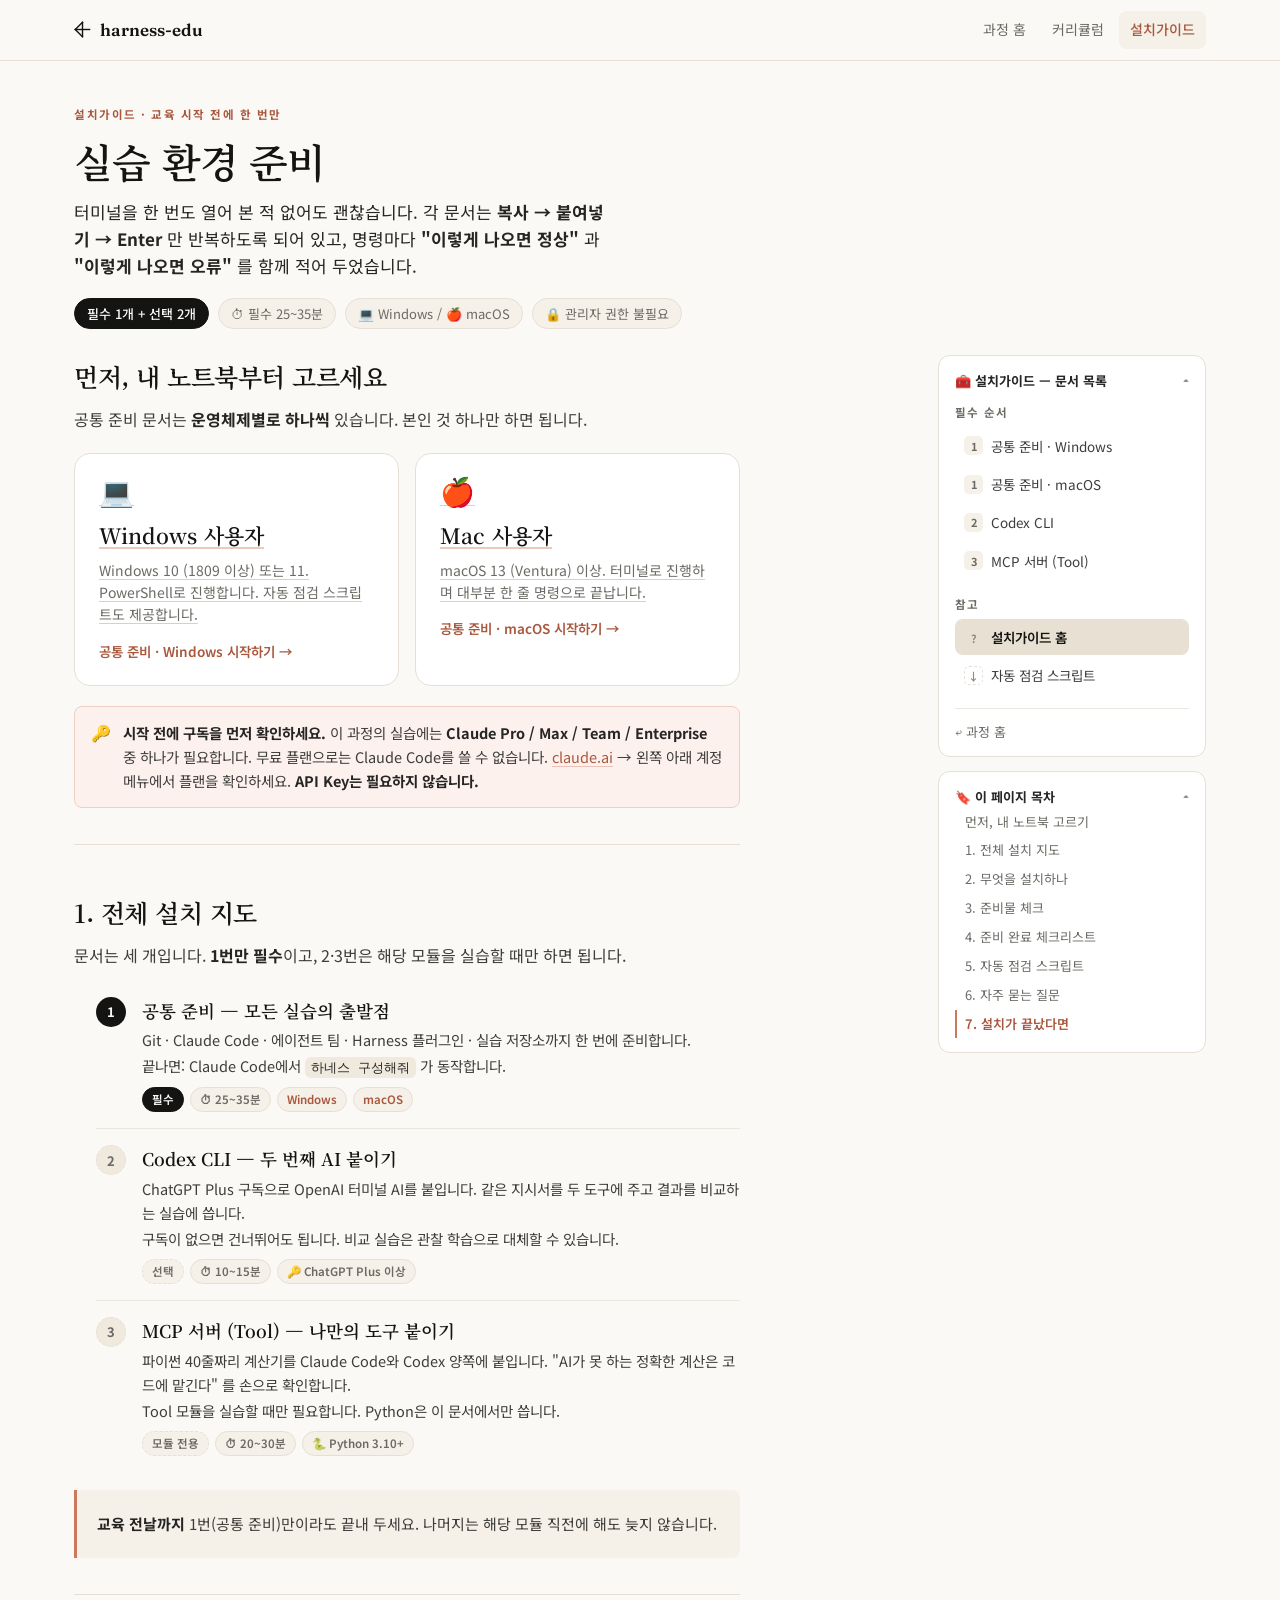
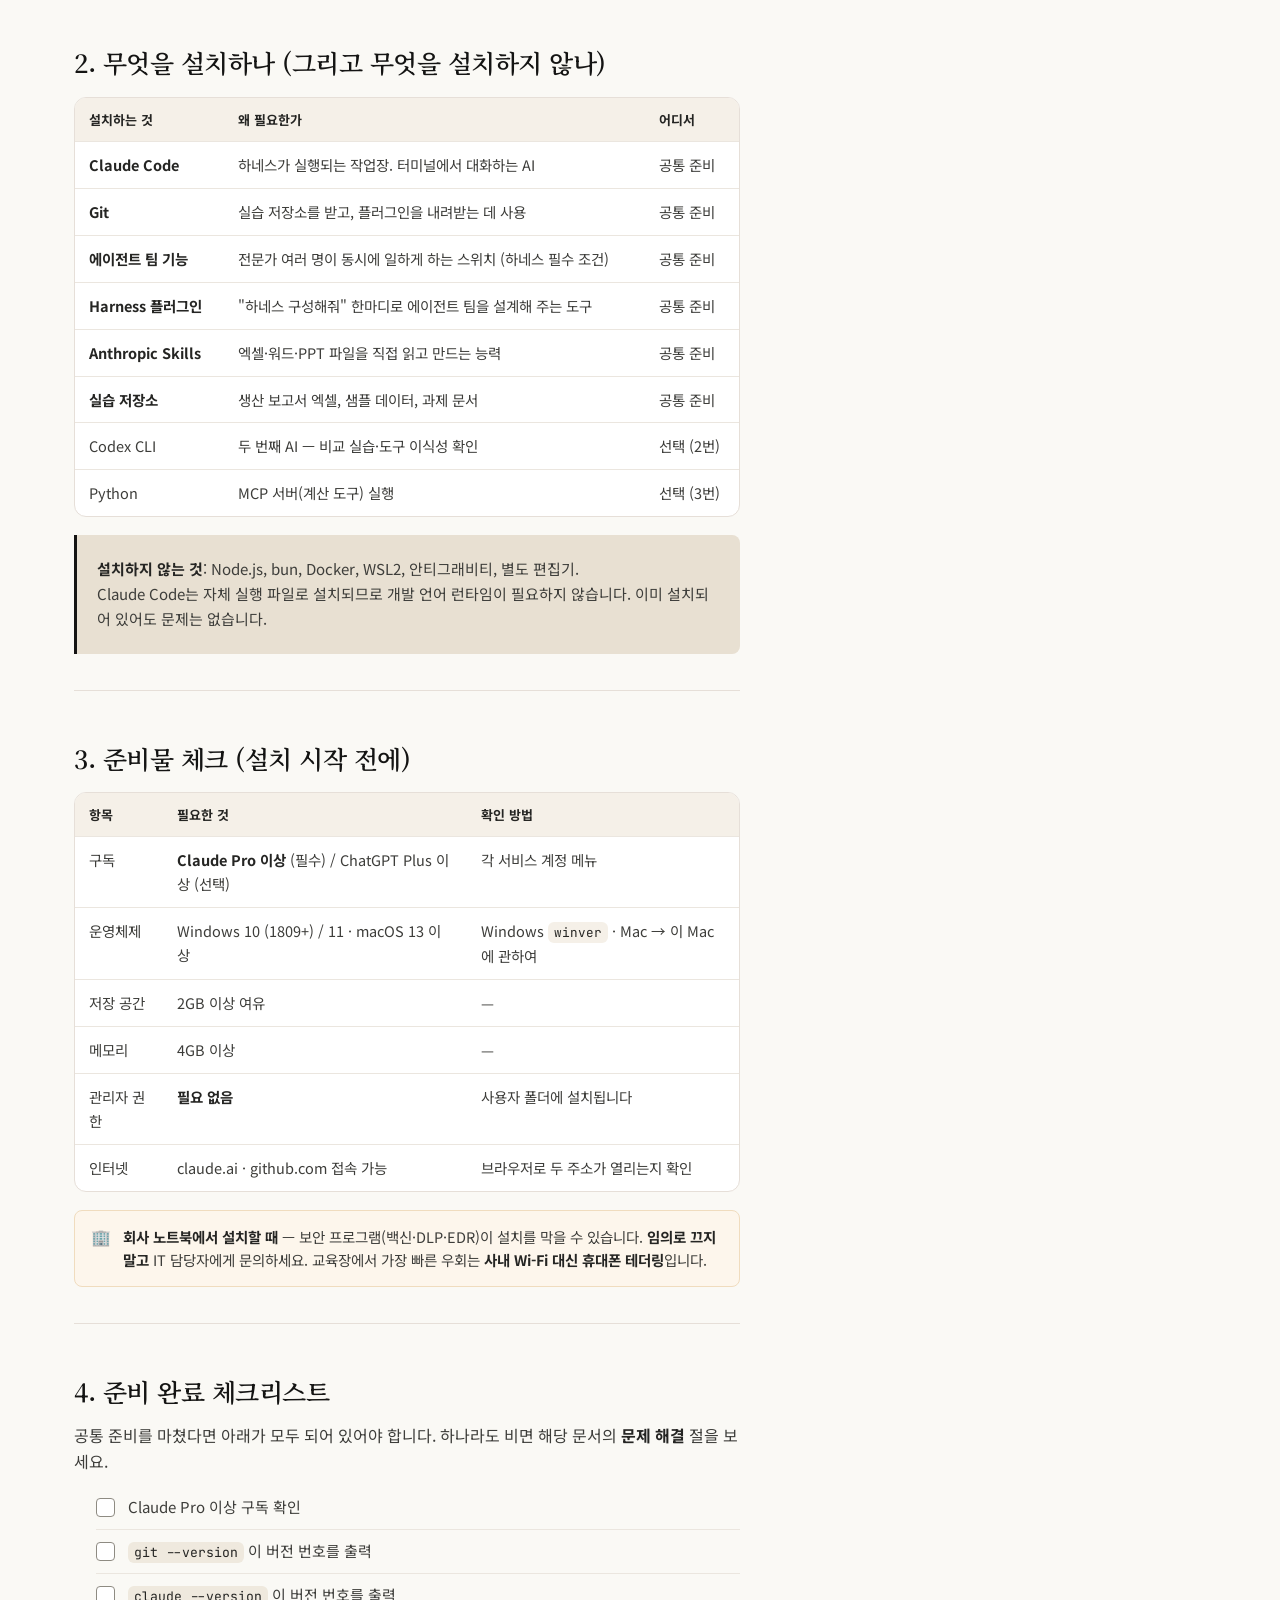
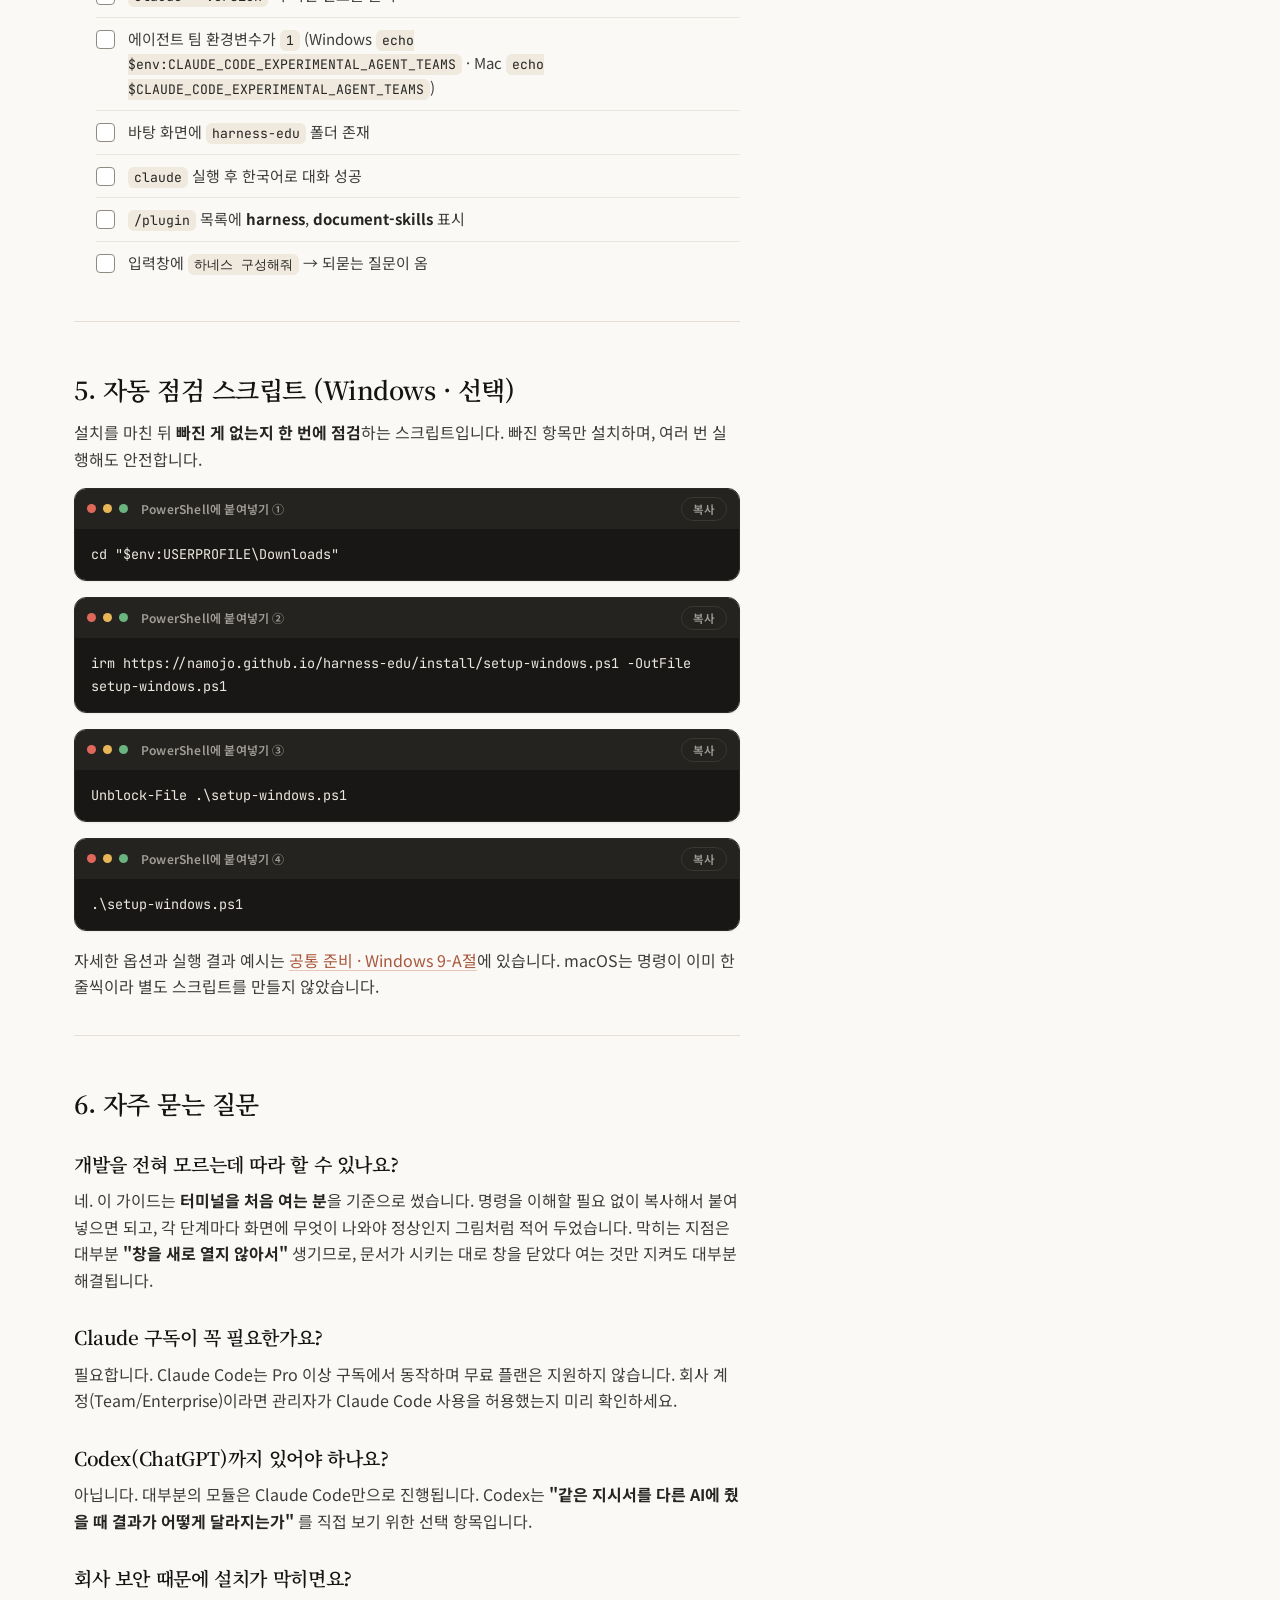
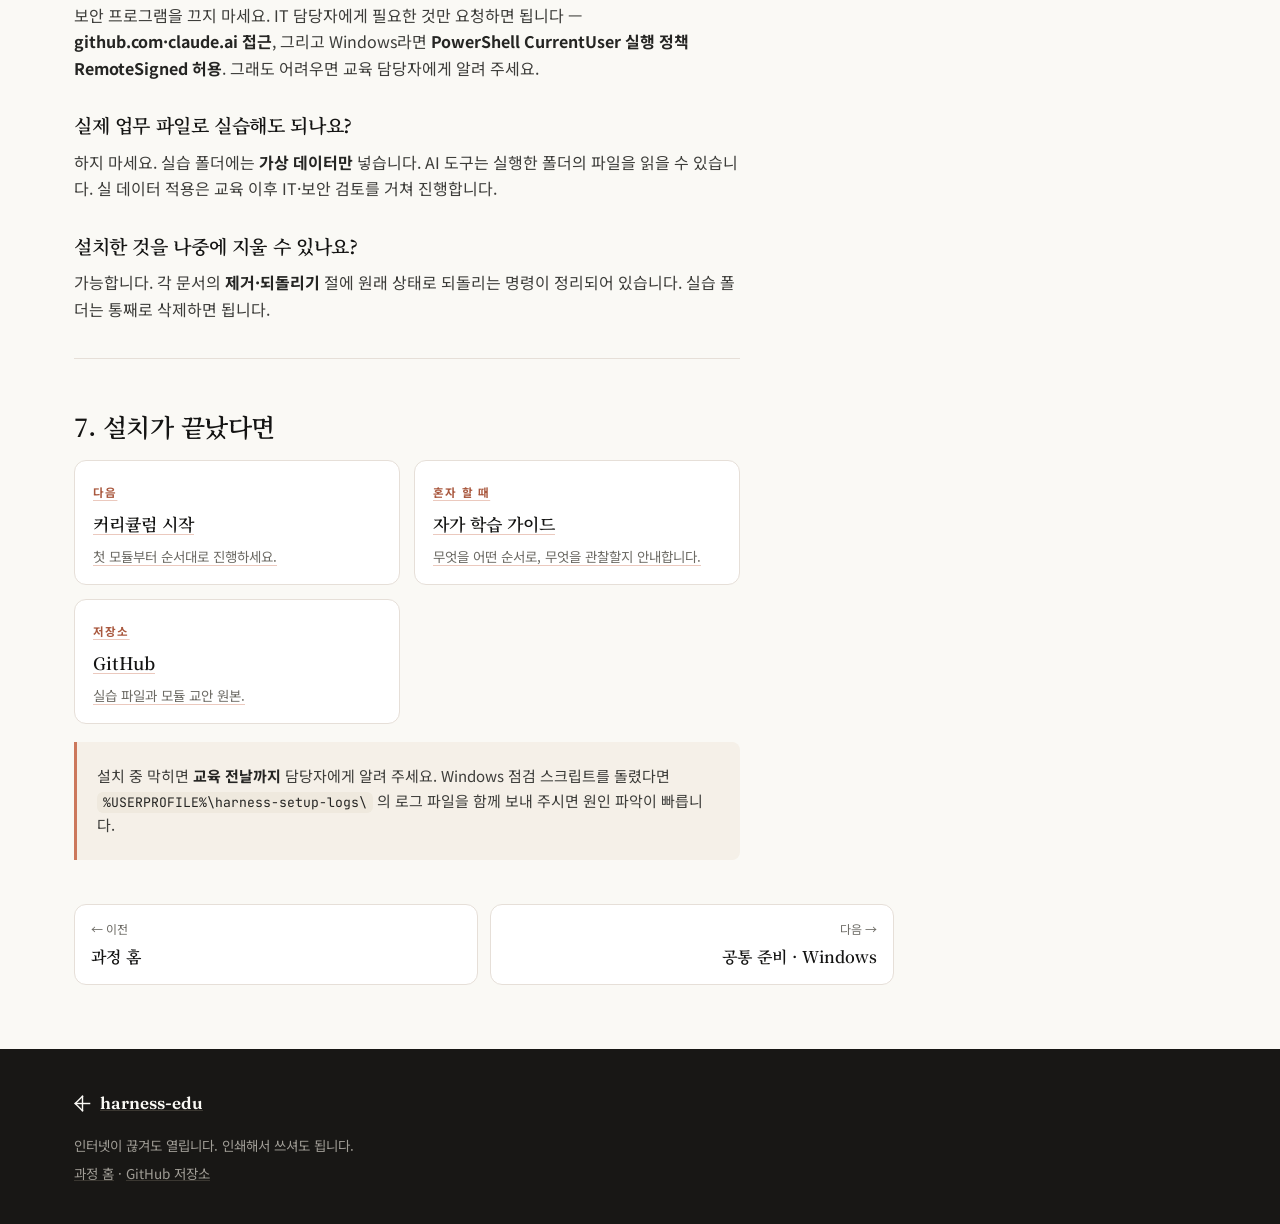
==== docs/install/index.html @ 48fcc291 "교육 사이트 개편: 설치가이드 + 7차시 커리큘럼 비전공자(광고·마케팅 실무자) 대상 교육 사이트를 새로 구성했다. 문서 구조는 law-edu의 설치문서 골격을, 색·서체는 기존 " ====
<!doctype html>
<html lang="ko">
<head>
<meta charset="utf-8">
<meta name="viewport" content="width=device-width, initial-scale=1">
<title>설치가이드 — 실습 환경 준비 · harness-edu</title>
<meta name="description" content="harness-edu 실습 환경 설치가이드 모음. 터미널을 처음 열어 보는 분도 순서대로 따라 하면 30분 안에 준비가 끝납니다.">
<link rel="icon" href="data:image/svg+xml,%3Csvg xmlns='http://www.w3.org/2000/svg' viewBox='0 0 24 24'%3E%3Crect width='24' height='24' fill='%23faf9f5'/%3E%3Cg fill='%23141413'%3E%3Crect x='11' y='1' width='2' height='22'/%3E%3Crect x='1' y='11' width='22' height='2'/%3E%3Crect x='3.8' y='3.8' width='2' height='16.4' transform='rotate(45 12 12)'/%3E%3Crect x='3.8' y='3.8' width='2' height='16.4' transform='rotate(-45 12 12)'/%3E%3C/g%3E%3C/svg%3E">
<link rel="preconnect" href="https://fonts.googleapis.com">
<link rel="preconnect" href="https://fonts.gstatic.com" crossorigin>
<link href="https://fonts.googleapis.com/css2?family=Fraunces:opsz,wght@9..144,400;9..144,600&family=Noto+Sans+KR:wght@400;500;700&family=Noto+Serif+KR:wght@500;600&family=JetBrains+Mono:wght@400;500&display=swap" rel="stylesheet">
<link rel="stylesheet" href="../assets/site.css">
</head>
<body data-page="install-home">
<a class="skip-link" href="#main">본문으로 건너뛰기</a>

<header class="topnav"><div class="wrap">
  <a class="brand" href="../index.html">
    <span class="spike" aria-hidden="true"><svg viewBox="0 0 24 24"><g fill="#141413"><rect x="11" y="1" width="2" height="22"/><rect x="1" y="11" width="22" height="2"/><rect x="3.8" y="3.8" width="2" height="16.4" transform="rotate(45 12 12)"/><rect x="3.8" y="3.8" width="2" height="16.4" transform="rotate(-45 12 12)"/></g></svg></span>
    <span class="brand-full">harness-edu</span>
  </a>
  <nav aria-label="주요 메뉴">
    <a href="../index.html">과정 홈</a>
    <a href="../index.html#curriculum">커리큘럼</a>
    <a href="index.html" aria-current="page">설치가이드</a>
  </nav>
</div></header>

<div class="wrap page-head">
  <div class="eyebrow">설치가이드 · 교육 시작 전에 한 번만</div>
  <h1>실습 환경 준비</h1>
  <p class="sub">터미널을 한 번도 열어 본 적 없어도 괜찮습니다. 각 문서는 <strong>복사 → 붙여넣기 → Enter</strong> 만 반복하도록 되어 있고, 명령마다 <strong>&quot;이렇게 나오면 정상&quot;</strong> 과 <strong>&quot;이렇게 나오면 오류&quot;</strong> 를 함께 적어 두었습니다.</p>
  <div class="meta">
    <span class="badge">필수 1개 + 선택 2개</span>
    <span>⏱ 필수 25~35분</span>
    <span>💻 Windows / 🍎 macOS</span>
    <span>🔒 관리자 권한 불필요</span>
  </div>
</div>

<div class="wrap layout">
  <main id="main" class="main-col">
    <article class="prose">

<h2 id="0-먼저-내-노트북-고르기">먼저, 내 노트북부터 고르세요</h2>

<p>공통 준비 문서는 <strong>운영체제별로 하나씩</strong> 있습니다. 본인 것 하나만 하면 됩니다.</p>

<div class="os-grid">
  <a class="os-card" href="setup-windows.html">
    <span class="os-icon" aria-hidden="true">💻</span>
    <strong>Windows 사용자</strong>
    <p>Windows 10 (1809 이상) 또는 11. PowerShell로 진행합니다. 자동 점검 스크립트도 제공합니다.</p>
    <span class="go">공통 준비 · Windows 시작하기 →</span>
  </a>
  <a class="os-card" href="setup-mac.html">
    <span class="os-icon" aria-hidden="true">🍎</span>
    <strong>Mac 사용자</strong>
    <p>macOS 13 (Ventura) 이상. 터미널로 진행하며 대부분 한 줄 명령으로 끝납니다.</p>
    <span class="go">공통 준비 · macOS 시작하기 →</span>
  </a>
</div>

<section class="callout callout-stop"><span class="callout-icon" aria-hidden="true">🔑</span><div class="callout-body">
<p><strong>시작 전에 구독을 먼저 확인하세요.</strong> 이 과정의 실습에는 <strong>Claude Pro / Max / Team / Enterprise</strong> 중 하나가 필요합니다. 무료 플랜으로는 Claude Code를 쓸 수 없습니다. <a href="https://claude.ai" target="_blank" rel="noopener">claude.ai</a> → 왼쪽 아래 계정 메뉴에서 플랜을 확인하세요. <strong>API Key는 필요하지 않습니다.</strong></p>
</div></section>

<hr>

<h2 id="1-전체-설치-지도">1. 전체 설치 지도</h2>

<p>문서는 세 개입니다. <strong>1번만 필수</strong>이고, 2·3번은 해당 모듈을 실습할 때만 하면 됩니다.</p>

<ul class="flow">
  <li>
    <span class="num">1</span>
    <div class="body">
      <strong><a href="setup-windows.html">공통 준비</a> — 모든 실습의 출발점</strong>
      <p>Git · Claude Code · 에이전트 팀 · Harness 플러그인 · 실습 저장소까지 한 번에 준비합니다.</p>
      <p class="muted">끝나면: Claude Code에서 <code>하네스 구성해줘</code> 가 동작합니다.</p>
      <div class="tags"><span class="tag req">필수</span><span class="tag">⏱ 25~35분</span><span class="tag"><a href="setup-windows.html">Windows</a></span><span class="tag"><a href="setup-mac.html">macOS</a></span></div>
    </div>
  </li>
  <li>
    <span class="num opt">2</span>
    <div class="body">
      <strong><a href="codex.html">Codex CLI</a> — 두 번째 AI 붙이기</strong>
      <p>ChatGPT Plus 구독으로 OpenAI 터미널 AI를 붙입니다. 같은 지시서를 두 도구에 주고 결과를 비교하는 실습에 씁니다.</p>
      <p class="muted">구독이 없으면 건너뛰어도 됩니다. 비교 실습은 관찰 학습으로 대체할 수 있습니다.</p>
      <div class="tags"><span class="tag opt">선택</span><span class="tag">⏱ 10~15분</span><span class="tag">🔑 ChatGPT Plus 이상</span></div>
    </div>
  </li>
  <li>
    <span class="num opt">3</span>
    <div class="body">
      <strong><a href="mcp-server.html">MCP 서버 (Tool)</a> — 나만의 도구 붙이기</strong>
      <p>파이썬 40줄짜리 계산기를 Claude Code와 Codex 양쪽에 붙입니다. &quot;AI가 못 하는 정확한 계산은 코드에 맡긴다&quot; 를 손으로 확인합니다.</p>
      <p class="muted">Tool 모듈을 실습할 때만 필요합니다. Python은 이 문서에서만 씁니다.</p>
      <div class="tags"><span class="tag opt">모듈 전용</span><span class="tag">⏱ 20~30분</span><span class="tag">🐍 Python 3.10+</span></div>
    </div>
  </li>
</ul>

<blockquote>
  <p><strong>교육 전날까지</strong> 1번(공통 준비)만이라도 끝내 두세요. 나머지는 해당 모듈 직전에 해도 늦지 않습니다.</p>
</blockquote>

<hr>

<h2 id="2-무엇을-설치하나">2. 무엇을 설치하나 (그리고 무엇을 설치하지 않나)</h2>

<div class="table-wrap"><table>
<thead><tr><th>설치하는 것</th><th>왜 필요한가</th><th>어디서</th></tr></thead>
<tbody>
<tr><td><strong>Claude Code</strong></td><td>하네스가 실행되는 작업장. 터미널에서 대화하는 AI</td><td>공통 준비</td></tr>
<tr><td><strong>Git</strong></td><td>실습 저장소를 받고, 플러그인을 내려받는 데 사용</td><td>공통 준비</td></tr>
<tr><td><strong>에이전트 팀 기능</strong></td><td>전문가 여러 명이 동시에 일하게 하는 스위치 (하네스 필수 조건)</td><td>공통 준비</td></tr>
<tr><td><strong>Harness 플러그인</strong></td><td>&quot;하네스 구성해줘&quot; 한마디로 에이전트 팀을 설계해 주는 도구</td><td>공통 준비</td></tr>
<tr><td><strong>Anthropic Skills</strong></td><td>엑셀·워드·PPT 파일을 직접 읽고 만드는 능력</td><td>공통 준비</td></tr>
<tr><td><strong>실습 저장소</strong></td><td>생산 보고서 엑셀, 샘플 데이터, 과제 문서</td><td>공통 준비</td></tr>
<tr><td>Codex CLI</td><td>두 번째 AI — 비교 실습·도구 이식성 확인</td><td>선택 (2번)</td></tr>
<tr><td>Python</td><td>MCP 서버(계산 도구) 실행</td><td>선택 (3번)</td></tr>
</tbody></table></div>

<blockquote class="rule">
  <p><strong>설치하지 않는 것</strong>: Node.js, bun, Docker, WSL2, 안티그래비티, 별도 편집기.<br>
  Claude Code는 자체 실행 파일로 설치되므로 개발 언어 런타임이 필요하지 않습니다. 이미 설치되어 있어도 문제는 없습니다.</p>
</blockquote>

<hr>

<h2 id="3-준비물-체크">3. 준비물 체크 (설치 시작 전에)</h2>

<div class="table-wrap"><table>
<thead><tr><th>항목</th><th>필요한 것</th><th>확인 방법</th></tr></thead>
<tbody>
<tr><td>구독</td><td><strong>Claude Pro 이상</strong> (필수) / ChatGPT Plus 이상 (선택)</td><td>각 서비스 계정 메뉴</td></tr>
<tr><td>운영체제</td><td>Windows 10 (1809+) / 11 · macOS 13 이상</td><td>Windows <code>winver</code> · Mac  → 이 Mac에 관하여</td></tr>
<tr><td>저장 공간</td><td>2GB 이상 여유</td><td>—</td></tr>
<tr><td>메모리</td><td>4GB 이상</td><td>—</td></tr>
<tr><td>관리자 권한</td><td><strong>필요 없음</strong></td><td>사용자 폴더에 설치됩니다</td></tr>
<tr><td>인터넷</td><td>claude.ai · github.com 접속 가능</td><td>브라우저로 두 주소가 열리는지 확인</td></tr>
</tbody></table></div>

<section class="callout callout-warn"><span class="callout-icon" aria-hidden="true">🏢</span><div class="callout-body">
<p><strong>회사 노트북에서 설치할 때</strong> — 보안 프로그램(백신·DLP·EDR)이 설치를 막을 수 있습니다. <strong>임의로 끄지 말고</strong> IT 담당자에게 문의하세요. 교육장에서 가장 빠른 우회는 <strong>사내 Wi-Fi 대신 휴대폰 테더링</strong>입니다.</p>
</div></section>

<hr>

<h2 id="4-준비-완료-체크리스트">4. 준비 완료 체크리스트</h2>

<p>공통 준비를 마쳤다면 아래가 모두 되어 있어야 합니다. 하나라도 비면 해당 문서의 <strong>문제 해결</strong> 절을 보세요.</p>

<ul class="checklist">
<li>Claude Pro 이상 구독 확인</li>
<li><code>git --version</code> 이 버전 번호를 출력</li>
<li><code>claude --version</code> 이 버전 번호를 출력</li>
<li>에이전트 팀 환경변수가 <code>1</code> (Windows <code>echo $env:CLAUDE_CODE_EXPERIMENTAL_AGENT_TEAMS</code> · Mac <code>echo $CLAUDE_CODE_EXPERIMENTAL_AGENT_TEAMS</code>)</li>
<li>바탕 화면에 <code>harness-edu</code> 폴더 존재</li>
<li><code>claude</code> 실행 후 한국어로 대화 성공</li>
<li><code>/plugin</code> 목록에 <strong>harness</strong>, <strong>document-skills</strong> 표시</li>
<li>입력창에 <code>하네스 구성해줘</code> → 되묻는 질문이 옴</li>
</ul>

<hr>

<h2 id="5-자동-점검-스크립트">5. 자동 점검 스크립트 (Windows · 선택)</h2>

<p>설치를 마친 뒤 <strong>빠진 게 없는지 한 번에 점검</strong>하는 스크립트입니다. 빠진 항목만 설치하며, 여러 번 실행해도 안전합니다.</p>

<div class="code-card is-term"><div class="terminal"><div class="terminal-bar"><i></i><i></i><i></i><span>PowerShell에 붙여넣기 ①</span><button type="button" class="copy-btn" data-copy>복사</button></div><div class="terminal-body"><pre>cd "$env:USERPROFILE\Downloads"</pre></div></div></div>
<div class="code-card is-term"><div class="terminal"><div class="terminal-bar"><i></i><i></i><i></i><span>PowerShell에 붙여넣기 ②</span><button type="button" class="copy-btn" data-copy>복사</button></div><div class="terminal-body"><pre>irm https://namojo.github.io/harness-edu/install/setup-windows.ps1 -OutFile setup-windows.ps1</pre></div></div></div>
<div class="code-card is-term"><div class="terminal"><div class="terminal-bar"><i></i><i></i><i></i><span>PowerShell에 붙여넣기 ③</span><button type="button" class="copy-btn" data-copy>복사</button></div><div class="terminal-body"><pre>Unblock-File .\setup-windows.ps1</pre></div></div></div>
<div class="code-card is-term"><div class="terminal"><div class="terminal-bar"><i></i><i></i><i></i><span>PowerShell에 붙여넣기 ④</span><button type="button" class="copy-btn" data-copy>복사</button></div><div class="terminal-body"><pre>.\setup-windows.ps1</pre></div></div></div>

<p>자세한 옵션과 실행 결과 예시는 <a href="setup-windows.html#9-a-자동-점검-스크립트">공통 준비 · Windows 9-A절</a>에 있습니다. macOS는 명령이 이미 한 줄씩이라 별도 스크립트를 만들지 않았습니다.</p>

<hr>

<h2 id="6-자주-묻는-질문">6. 자주 묻는 질문</h2>

<h3 id="faq-1">개발을 전혀 모르는데 따라 할 수 있나요?</h3>
<p>네. 이 가이드는 <strong>터미널을 처음 여는 분</strong>을 기준으로 썼습니다. 명령을 이해할 필요 없이 복사해서 붙여넣으면 되고, 각 단계마다 화면에 무엇이 나와야 정상인지 그림처럼 적어 두었습니다. 막히는 지점은 대부분 <strong>&quot;창을 새로 열지 않아서&quot;</strong> 생기므로, 문서가 시키는 대로 창을 닫았다 여는 것만 지켜도 대부분 해결됩니다.</p>

<h3 id="faq-2">Claude 구독이 꼭 필요한가요?</h3>
<p>필요합니다. Claude Code는 Pro 이상 구독에서 동작하며 무료 플랜은 지원하지 않습니다. 회사 계정(Team/Enterprise)이라면 관리자가 Claude Code 사용을 허용했는지 미리 확인하세요.</p>

<h3 id="faq-3">Codex(ChatGPT)까지 있어야 하나요?</h3>
<p>아닙니다. 대부분의 모듈은 Claude Code만으로 진행됩니다. Codex는 <strong>&quot;같은 지시서를 다른 AI에 줬을 때 결과가 어떻게 달라지는가&quot;</strong> 를 직접 보기 위한 선택 항목입니다.</p>

<h3 id="faq-4">회사 보안 때문에 설치가 막히면요?</h3>
<p>보안 프로그램을 끄지 마세요. IT 담당자에게 필요한 것만 요청하면 됩니다 — <strong>github.com·claude.ai 접근</strong>, 그리고 Windows라면 <strong>PowerShell CurrentUser 실행 정책 RemoteSigned 허용</strong>. 그래도 어려우면 교육 담당자에게 알려 주세요.</p>

<h3 id="faq-5">실제 업무 파일로 실습해도 되나요?</h3>
<p>하지 마세요. 실습 폴더에는 <strong>가상 데이터만</strong> 넣습니다. AI 도구는 실행한 폴더의 파일을 읽을 수 있습니다. 실 데이터 적용은 교육 이후 IT·보안 검토를 거쳐 진행합니다.</p>

<h3 id="faq-6">설치한 것을 나중에 지울 수 있나요?</h3>
<p>가능합니다. 각 문서의 <strong>제거·되돌리기</strong> 절에 원래 상태로 되돌리는 명령이 정리되어 있습니다. 실습 폴더는 통째로 삭제하면 됩니다.</p>

<hr>

<h2 id="7-설치가-끝났다면">7. 설치가 끝났다면</h2>

<div class="next-grid">
  <a class="next-card" href="../index.html#curriculum"><span class="k">다음</span><strong>커리큘럼 시작</strong><span>첫 모듈부터 순서대로 진행하세요.</span></a>
  <a class="next-card" href="https://github.com/namojo/harness-edu/blob/main/%EC%9E%90%EA%B0%80%ED%95%99%EC%8A%B5_%EA%B0%80%EC%9D%B4%EB%93%9C.md" target="_blank" rel="noopener"><span class="k">혼자 할 때</span><strong>자가 학습 가이드</strong><span>무엇을 어떤 순서로, 무엇을 관찰할지 안내합니다.</span></a>
  <a class="next-card" href="https://github.com/namojo/harness-edu" target="_blank" rel="noopener"><span class="k">저장소</span><strong>GitHub</strong><span>실습 파일과 모듈 교안 원본.</span></a>
</div>

<blockquote>
  <p>설치 중 막히면 <strong>교육 전날까지</strong> 담당자에게 알려 주세요. Windows 점검 스크립트를 돌렸다면 <code>%USERPROFILE%\harness-setup-logs\</code> 의 로그 파일을 함께 보내 주시면 원인 파악이 빠릅니다.</p>
</blockquote>

    </article>

<nav class="pager" aria-label="페이지 이동">
  <a class="pager-prev" href="../index.html"><span class="dir">← 이전</span><strong>과정 홈</strong></a>
  <a class="pager-next" href="setup-windows.html"><span class="dir">다음 →</span><strong>공통 준비 · Windows</strong></a>
</nav>
  </main>

  <aside class="side" aria-label="설치가이드 내비게이션">
    <details class="side-box" open>
      <summary>🧰 설치가이드 — 문서 목록</summary>
      <h4>필수 순서</h4>
      <div class="map-group">
        <a class="map-link" href="setup-windows.html"><b>1</b>공통 준비 · Windows</a>
        <a class="map-link" href="setup-mac.html"><b>1</b>공통 준비 · macOS</a>
        <a class="map-link" href="codex.html"><b>2</b>Codex CLI</a>
        <a class="map-link" href="mcp-server.html"><b>3</b>MCP 서버 (Tool)</a>
      </div>
      <h4 class="mt">참고</h4>
      <div class="map-group">
        <a class="map-link opt on" href="index.html"><b>?</b>설치가이드 홈</a>
        <a class="map-link opt" href="setup-windows.ps1"><b>↓</b>자동 점검 스크립트</a>
      </div>
      <a class="map-home" href="../index.html">↩ 과정 홈</a>
    </details>
    <details class="side-box side-toc" open>
      <summary>🔖 이 페이지 목차</summary>
      <h4>이 페이지 목차</h4>
      <ul class="toc-list">
        <li><a href="#0-먼저-내-노트북-고르기">먼저, 내 노트북 고르기</a></li>
        <li><a href="#1-전체-설치-지도">1. 전체 설치 지도</a></li>
        <li><a href="#2-무엇을-설치하나">2. 무엇을 설치하나</a></li>
        <li><a href="#3-준비물-체크">3. 준비물 체크</a></li>
        <li><a href="#4-준비-완료-체크리스트">4. 준비 완료 체크리스트</a></li>
        <li><a href="#5-자동-점검-스크립트">5. 자동 점검 스크립트</a></li>
        <li><a href="#6-자주-묻는-질문">6. 자주 묻는 질문</a></li>
        <li><a href="#7-설치가-끝났다면">7. 설치가 끝났다면</a></li>
      </ul>
    </details>
  </aside>
</div>

<footer><div class="wrap">
  <a class="brand" href="../index.html">
    <span class="spike" aria-hidden="true"><svg viewBox="0 0 24 24"><g fill="#faf9f5"><rect x="11" y="1" width="2" height="22"/><rect x="1" y="11" width="22" height="2"/><rect x="3.8" y="3.8" width="2" height="16.4" transform="rotate(45 12 12)"/><rect x="3.8" y="3.8" width="2" height="16.4" transform="rotate(-45 12 12)"/></g></svg></span>
    harness-edu
  </a>
  <p>인터넷이 끊겨도 열립니다. 인쇄해서 쓰셔도 됩니다.</p>
  <p><a href="../index.html">과정 홈</a> · <a href="https://github.com/namojo/harness-edu" target="_blank" rel="noopener">GitHub 저장소</a></p>
</div></footer>

<script src="../assets/site.js"></script>
</body>
</html>
---- docs/assets/site.css ----
/* harness-edu 설치가이드 공용 스타일
   - 색·서체는 docs/index.html 의 디자인 토큰을 따른다.
   - 문서 컴포넌트(code-card / callout / side-toc)는 설치가이드 전용. */

:root{
  --canvas:#faf9f5; --surface-soft:#f5f0e8; --surface-card:#efe9de; --surface-cream-strong:#e8e0d2;
  --surface-dark:#181715; --surface-dark-elevated:#252320;
  --hairline:#e6dfd8; --hairline-soft:#ebe6df;
  --primary:#cc785c; --primary-active:#a9583e; --teal:#5db8a6; --amber:#e8a55a;
  --ink:#141413; --body-strong:#252523; --body:#3d3d3a; --muted:#6c6a64; --muted-soft:#8e8b82;
  --on-dark:#faf9f5; --on-dark-soft:#a09d96; --success:#5db872; --danger:#c0553b;
  --r-sm:6px; --r-md:8px; --r-lg:12px; --r-xl:16px; --pill:9999px;
  --serif:"Noto Serif KR","Fraunces",Garamond,"Times New Roman",serif;
  --serif-latin:"Fraunces","Noto Serif KR",Garamond,serif;
  --sans:"Inter","Noto Sans KR",-apple-system,BlinkMacSystemFont,"Segoe UI",sans-serif;
  --mono:"JetBrains Mono",ui-monospace,SFMono-Regular,Menlo,Consolas,monospace;
  --maxw:1180px;
}

*{box-sizing:border-box;margin:0;padding:0}
html{scroll-behavior:smooth;scroll-padding-top:84px}
body{background:var(--canvas);color:var(--body);font-family:var(--sans);font-size:16px;line-height:1.65;-webkit-font-smoothing:antialiased;text-rendering:optimizeLegibility}
h1,h2,h3,h4,h5{font-family:var(--serif);color:var(--ink);font-weight:600;letter-spacing:-.02em;line-height:1.25}
a{color:inherit;text-decoration:none}
.wrap{max-width:var(--maxw);margin:0 auto;padding:0 24px}

.skip-link{position:absolute;left:-9999px;top:0;background:var(--ink);color:var(--on-dark);padding:10px 16px;border-radius:0 0 var(--r-md) 0;z-index:100}
.skip-link:focus{left:0}

/* ── 상단 내비게이션 ─────────────────────────────────────────── */
.topnav{position:sticky;top:0;z-index:50;background:rgba(250,249,245,.88);backdrop-filter:saturate(180%) blur(12px);border-bottom:1px solid var(--hairline)}
.topnav .wrap{display:flex;align-items:center;gap:20px;height:60px}
.brand{display:inline-flex;align-items:center;gap:9px;font-family:var(--serif-latin);font-size:17px;font-weight:600;color:var(--ink);white-space:nowrap}
.brand .spike{width:17px;height:17px;display:inline-block;flex:0 0 auto}
.brand .spike svg{width:100%;height:100%;display:block}
.topnav nav{display:flex;gap:4px;margin-left:auto;flex-wrap:wrap}
.topnav nav a{font-size:14px;color:var(--muted);padding:7px 11px;border-radius:var(--r-md);transition:background .15s,color .15s}
.topnav nav a:hover{background:var(--surface-soft);color:var(--ink)}
.topnav nav a[aria-current="page"]{color:var(--primary-active);background:var(--surface-soft);font-weight:500}

/* ── 페이지 머리 ─────────────────────────────────────────────── */
.page-head{padding:44px 24px 26px}
.eyebrow{font-size:11.5px;font-weight:700;letter-spacing:1.5px;text-transform:uppercase;color:var(--primary-active)}
.page-head h1{font-size:clamp(28px,4vw,40px);margin:12px 0 0}
.page-head .sub{margin-top:12px;font-size:17px;line-height:1.6;color:var(--body-strong);max-width:60ch}
.page-head .meta{display:flex;gap:9px;flex-wrap:wrap;margin-top:18px;font-size:13px;color:var(--muted)}
.page-head .meta>span{display:inline-flex;align-items:center;gap:5px;background:var(--surface-soft);border:1px solid var(--hairline);border-radius:var(--pill);padding:4px 12px}
.page-head .meta .badge{background:var(--ink);color:var(--on-dark);border-color:var(--ink);font-weight:500}
.page-head .meta .badge-opt{background:var(--surface-card);color:var(--body-strong);border-color:var(--hairline)}

/* ── 2단 레이아웃 ───────────────────────────────────────────── */
.layout{display:grid;grid-template-columns:minmax(0,1fr) 268px;gap:44px;align-items:start;padding-bottom:64px}
.main-col{min-width:0}
.side{position:sticky;top:76px;display:flex;flex-direction:column;gap:14px}

/* ── 본문 타이포 ────────────────────────────────────────────── */
.prose{max-width:74ch}
.prose h2{font-size:25px;margin:46px 0 14px;padding-top:6px}
.prose h2:first-child{margin-top:0}
.prose h3{font-size:19px;margin:32px 0 10px}
.prose h4{font-size:16.5px;margin:24px 0 8px;font-family:var(--sans);font-weight:700}
.prose p{margin:12px 0}
.prose ul,.prose ol{margin:12px 0 12px 22px}
.prose li{margin:6px 0}
.prose li>p{margin:6px 0}
.prose strong{color:var(--body-strong);font-weight:700}
.prose .muted{color:var(--muted);font-size:14px}
.prose hr{border:0;border-top:1px solid var(--hairline);margin:36px 0}
.prose a:not(.btn){color:var(--primary-active);text-decoration:underline;text-decoration-color:rgba(204,120,92,.4);text-underline-offset:3px}
.prose a:not(.btn):hover{text-decoration-color:var(--primary-active)}
/* 카드형 링크는 밑줄을 쓰지 않는다 */
.prose .os-card,.prose .next-card,.prose .flow strong a,.prose .tag a,.prose .pager a{text-decoration:none}
.prose .flow strong a:hover,.prose .tag a:hover{text-decoration:underline;text-decoration-color:var(--primary-active)}
.prose code{font-family:var(--mono);font-size:.875em;background:var(--surface-card);border-radius:var(--r-sm);padding:2px 6px;color:var(--body-strong);word-break:break-word}
.prose kbd{font-family:var(--sans);font-size:.85em;font-weight:600;background:#fff;border:1px solid var(--hairline);border-bottom-width:2px;border-radius:var(--r-sm);padding:2px 7px;color:var(--ink);white-space:nowrap}

.prose blockquote{margin:18px 0;padding:16px 20px;background:var(--surface-soft);border-left:3px solid var(--primary);border-radius:0 var(--r-md) var(--r-md) 0}
.prose blockquote p{margin:6px 0;font-size:15px}
.prose blockquote.rule{background:var(--surface-cream-strong);border-left-color:var(--ink)}

/* ── 표 ─────────────────────────────────────────────────────── */
.table-wrap{overflow-x:auto;margin:18px 0;border:1px solid var(--hairline);border-radius:var(--r-lg);background:#fff}
.table-wrap table{border-collapse:collapse;width:100%;font-size:14.5px;min-width:460px}
.table-wrap th,.table-wrap td{text-align:left;padding:11px 14px;border-bottom:1px solid var(--hairline-soft);vertical-align:top}
.table-wrap thead th{background:var(--surface-soft);font-family:var(--sans);font-weight:700;font-size:13px;color:var(--body-strong);white-space:nowrap}
.table-wrap tbody tr:last-child td{border-bottom:0}
.table-wrap code{background:var(--surface-soft)}

/* ── 코드 카드 ──────────────────────────────────────────────── */
.code-card{margin:14px 0}
.code-bar{display:flex;align-items:center;gap:10px;padding:7px 12px;font-size:12px;font-weight:600;color:var(--muted);background:var(--surface-soft);border:1px solid var(--hairline);border-bottom:0;border-radius:var(--r-md) var(--r-md) 0 0}
.code-label{letter-spacing:.2px}
.copy-btn{margin-left:auto;font-family:var(--sans);font-size:11.5px;font-weight:600;color:var(--body-strong);background:#fff;border:1px solid var(--hairline);border-radius:var(--pill);padding:3px 11px;cursor:pointer;transition:background .15s,color .15s,border-color .15s}
.copy-btn:hover{background:var(--ink);color:var(--on-dark);border-color:var(--ink)}
.copy-btn.done{background:var(--success);border-color:var(--success);color:#fff}

.code-card pre{font-family:var(--mono);font-size:13.5px;line-height:1.7;white-space:pre-wrap;word-break:break-word;overflow-x:auto}

/* 주소창·검색창에 붙여넣는 짧은 문자열 */
.code-card.is-lite pre{background:#fff;border:1px solid var(--hairline);border-radius:0 0 var(--r-md) var(--r-md);padding:13px 15px;color:var(--body-strong)}

/* 터미널 붙여넣기 */
.code-card.is-term{margin:16px 0}
.terminal{border-radius:var(--r-lg);overflow:hidden;border:1px solid #2c2a26;box-shadow:0 1px 2px rgba(20,20,19,.06)}
.terminal-bar{display:flex;align-items:center;gap:7px;background:var(--surface-dark-elevated);padding:8px 12px;font-size:12px;color:var(--on-dark-soft)}
.terminal-bar i{width:9px;height:9px;border-radius:50%;background:#4a463f;flex:0 0 auto}
.terminal-bar i:first-child{background:#e0685a}
.terminal-bar i:nth-child(2){background:#e8b657}
.terminal-bar i:nth-child(3){background:#69b47f}
.terminal-bar span{margin-left:6px;font-family:var(--sans);font-weight:600;letter-spacing:.2px}
.terminal-bar .copy-btn{background:transparent;color:var(--on-dark-soft);border-color:#3a3731}
.terminal-bar .copy-btn:hover{background:var(--on-dark);color:var(--ink);border-color:var(--on-dark)}
.terminal-body{background:var(--surface-dark);padding:14px 16px}
.terminal-body pre{color:#ede9e0}

/* 예상 화면(출력) */
.code-card.is-out .code-bar{background:transparent;border-style:dashed}
.code-card.is-out pre{background:var(--surface-soft);border:1px dashed var(--hairline);border-radius:0 0 var(--r-md) var(--r-md);padding:13px 15px;color:var(--muted);font-size:13px}

/* AI 프롬프트 입력 */
.code-card.is-prompt .code-bar{background:#f3ece6;border-color:#e6d8cd;color:var(--primary-active)}
.code-card.is-prompt pre{background:#fffdfb;border:1px solid #e6d8cd;border-radius:0 0 var(--r-md) var(--r-md);padding:13px 15px;color:var(--body-strong);font-family:var(--sans);font-size:14.5px;line-height:1.6}

/* ── 콜아웃 ─────────────────────────────────────────────────── */
.callout{display:flex;gap:12px;margin:14px 0;padding:14px 16px;border-radius:var(--r-md);border:1px solid var(--hairline);background:#fff;font-size:14.5px}
.callout p{margin:0}
.callout p+p,.callout .code-card{margin-top:10px}
.callout-icon{flex:0 0 auto;font-size:16px;line-height:1.4}
.callout-body{min-width:0;flex:1}
.callout-expect{background:#f2faf8;border-color:#cfe9e2}
.callout-warn{background:#fdf6ec;border-color:#f0dcbe}
.callout-stop{background:#fdf1ee;border-color:#f0cec3}
.callout-tip{background:var(--surface-soft);border-color:var(--hairline)}

/* ── 체크리스트 ─────────────────────────────────────────────── */
.checklist{list-style:none;margin:16px 0 16px 0;padding:0}
.checklist li{position:relative;padding:9px 0 9px 32px;border-bottom:1px solid var(--hairline-soft);font-size:15px;margin:0}
.checklist li:last-child{border-bottom:0}
.checklist li::before{content:"";position:absolute;left:0;top:12px;width:17px;height:17px;border:1.5px solid var(--muted-soft);border-radius:4px;background:#fff}

/* ── 다음 단계 카드 ─────────────────────────────────────────── */
.next-grid{display:grid;grid-template-columns:repeat(auto-fit,minmax(220px,1fr));gap:14px;margin:18px 0}
.next-card{display:block;border:1px solid var(--hairline);border-radius:var(--r-lg);padding:16px 18px;background:#fff;transition:border-color .15s,transform .15s}
.next-card:hover{border-color:var(--primary);transform:translateY(-1px)}
.next-card .k{font-size:11.5px;font-weight:700;letter-spacing:1.2px;text-transform:uppercase;color:var(--primary-active)}
.next-card strong{display:block;font-family:var(--serif);font-size:17px;color:var(--ink);margin:6px 0 4px;font-weight:600}
.next-card span{font-size:13.5px;color:var(--muted);line-height:1.55}

/* ── 허브 전용 ──────────────────────────────────────────────── */
/* OS 선택 카드 */
.os-grid{display:grid;grid-template-columns:repeat(auto-fit,minmax(260px,1fr));gap:16px;margin:20px 0}
.os-card{display:block;border:1px solid var(--hairline);border-radius:var(--r-xl);padding:22px 24px;background:#fff;transition:border-color .15s,transform .15s,box-shadow .15s}
.os-card:hover{border-color:var(--primary);transform:translateY(-2px);box-shadow:0 6px 18px rgba(20,20,19,.06)}
.os-card .os-icon{font-size:28px;line-height:1}
.os-card strong{display:block;font-family:var(--serif);font-size:21px;color:var(--ink);margin:10px 0 6px;font-weight:600}
.os-card p{margin:0;font-size:14px;color:var(--muted);line-height:1.6}
.os-card .go{display:inline-block;margin-top:14px;font-size:13.5px;font-weight:600;color:var(--primary-active)}

/* 설치 순서 흐름 */
.flow{list-style:none;margin:20px 0;padding:0;counter-reset:flow}
.flow>li{position:relative;display:flex;gap:16px;padding:16px 0;border-top:1px solid var(--hairline-soft);margin:0}
.flow>li:first-child{border-top:0}
.flow .num{flex:0 0 auto;width:30px;height:30px;display:grid;place-items:center;border-radius:50%;background:var(--ink);color:var(--on-dark);font-family:var(--sans);font-size:13px;font-weight:700}
.flow .num.opt{background:var(--surface-card);color:var(--muted);border:1px dashed var(--hairline)}
.flow .body{min-width:0;flex:1}
.flow .body strong{display:block;font-family:var(--serif);font-size:17.5px;color:var(--ink);font-weight:600;margin-bottom:3px}
.flow .body strong a{color:inherit;text-decoration:none}
.flow .body strong a:hover{color:var(--primary-active)}
.flow .body p{margin:2px 0;font-size:14.5px;color:var(--body)}
.flow .tags{display:flex;gap:6px;flex-wrap:wrap;margin-top:8px}
.flow .tag{font-size:11.5px;font-weight:600;color:var(--muted);background:var(--surface-soft);border:1px solid var(--hairline);border-radius:var(--pill);padding:2px 9px}
.flow .tag.req{background:var(--ink);color:var(--on-dark);border-color:var(--ink)}
.flow .tag.opt{border-style:dashed}

/* ── 페이저 ─────────────────────────────────────────────────── */
.pager{display:flex;gap:12px;margin:44px 0 0;flex-wrap:wrap}
.pager a{flex:1 1 200px;border:1px solid var(--hairline);border-radius:var(--r-lg);padding:14px 16px;background:#fff;transition:border-color .15s}
.pager a:hover{border-color:var(--primary)}
.pager .dir{display:block;font-size:12px;color:var(--muted);margin-bottom:4px}
.pager strong{font-family:var(--serif);font-size:16px;color:var(--ink);font-weight:600}
.pager .pager-next{text-align:right}

/* ── 사이드바 ───────────────────────────────────────────────── */
.side-box{background:#fff;border:1px solid var(--hairline);border-radius:var(--r-lg);padding:14px 16px}
.side-box>summary{cursor:pointer;font-family:var(--sans);font-size:13px;font-weight:700;color:var(--body-strong);list-style:none}
.side-box>summary::-webkit-details-marker{display:none}
.side-box>summary::after{content:"▾";float:right;color:var(--muted-soft);font-size:11px}
.side-box[open]>summary::after{content:"▴"}
.side-toc h4{display:none} /* summary와 중복이라 화면에서는 감춘다 */
.side-box h4{font-family:var(--sans);font-size:11.5px;font-weight:700;letter-spacing:1.2px;text-transform:uppercase;color:var(--muted);margin:14px 0 8px}
.side-box h4.mt{margin-top:18px}
.map-group{display:flex;flex-direction:column;gap:2px}
.map-link{display:flex;align-items:center;gap:8px;font-size:13.5px;color:var(--body);padding:7px 9px;border-radius:var(--r-md);transition:background .15s,color .15s}
.map-link:hover{background:var(--surface-soft);color:var(--ink)}
.map-link.on{background:var(--surface-cream-strong);color:var(--ink);font-weight:600}
.map-link b{flex:0 0 auto;width:19px;height:19px;display:grid;place-items:center;background:var(--surface-soft);border-radius:5px;font-size:11px;font-weight:700;color:var(--muted)}
.map-link.on b{background:var(--primary);color:#fff}
.map-link.opt b{background:transparent;border:1px dashed var(--hairline);color:var(--muted-soft)}
.map-home{display:block;margin-top:14px;padding-top:12px;border-top:1px solid var(--hairline-soft);font-size:13px;color:var(--muted)}
.map-home:hover{color:var(--primary-active)}
.toc-list{list-style:none;margin:0;padding:0}
.toc-list a{display:block;font-size:13px;color:var(--muted);padding:5px 8px;border-left:2px solid transparent;line-height:1.45}
.toc-list a:hover{color:var(--ink);background:var(--surface-soft)}
.toc-list a.active{color:var(--primary-active);border-left-color:var(--primary);font-weight:600}
.toc-l3 a{padding-left:20px;font-size:12.5px}

/* ── 푸터 ───────────────────────────────────────────────────── */
footer{background:var(--surface-dark);color:var(--on-dark-soft);padding:40px 0 34px;font-size:13.5px}
footer .brand{color:var(--on-dark);margin-bottom:12px}
footer a{color:var(--on-dark-soft);text-decoration:underline;text-decoration-color:#3a3731}
footer a:hover{color:var(--on-dark)}
footer p{margin:5px 0;line-height:1.7}

/* ── 반응형 ─────────────────────────────────────────────────── */
@media (max-width:1000px){
  .layout{grid-template-columns:1fr;gap:28px}
  .side{position:static;order:-1}
  .side-box{padding:12px 14px}
  .side-box.side-toc{order:2}
}
@media (max-width:640px){
  body{font-size:15.5px}
  .wrap{padding:0 16px}
  .page-head{padding:30px 16px 20px}
  .prose h2{font-size:22px;margin-top:38px}
  .topnav .wrap{height:auto;padding:10px 16px;flex-wrap:wrap;gap:8px}
  .topnav nav{margin-left:0;width:100%}
  .brand-full{display:none}
}

/* ── 인쇄 ───────────────────────────────────────────────────── */
@media print{
  .topnav,.side,.pager,.copy-btn,.skip-link,footer{display:none!important}
  body{background:#fff;font-size:11pt}
  .layout{display:block;padding:0}
  .prose{max-width:none}
  .prose h2{page-break-after:avoid}
  .code-card,.callout,.table-wrap{page-break-inside:avoid}
  .terminal{border:1px solid #999}
  .terminal-bar{background:#eee;color:#333}
  .terminal-body{background:#f6f6f6}
  .terminal-body pre{color:#111}
  a{text-decoration:none}
}

/* ══════════════════════════════════════════════════════════════
   차시(교재) 페이지 전용 컴포넌트
   ══════════════════════════════════════════════════════════════ */

/* 이 차시에서 배우는 것 */
.goals{list-style:none;margin:16px 0;padding:0;display:grid;gap:10px}
.goals li{position:relative;padding:12px 16px 12px 44px;background:var(--surface-soft);border:1px solid var(--hairline);border-radius:var(--r-md);font-size:15px;margin:0}
.goals li::before{content:counter(g);counter-increment:g;position:absolute;left:14px;top:12px;width:20px;height:20px;display:grid;place-items:center;background:var(--primary);color:#fff;border-radius:50%;font-size:11.5px;font-weight:700;font-family:var(--sans)}
.goals{counter-reset:g}

/* 준비할 것 */
.prep{display:grid;grid-template-columns:repeat(auto-fit,minmax(200px,1fr));gap:12px;margin:16px 0}
.prep-item{border:1px solid var(--hairline);border-left:3px solid var(--teal);border-radius:var(--r-md);padding:12px 14px;background:#fff}
.prep-item b{display:block;font-family:var(--sans);font-size:12px;font-weight:700;letter-spacing:.6px;text-transform:uppercase;color:var(--muted);margin-bottom:4px}
.prep-item span{font-size:14.5px;color:var(--body-strong)}

/* 처음 나오는 말 (용어 사전) */
.terms{margin:16px 0;border:1px solid var(--hairline);border-radius:var(--r-lg);overflow:hidden;background:#fff}
.terms dl{margin:0;display:grid;grid-template-columns:minmax(110px,auto) 1fr}
.terms dt{font-family:var(--sans);font-weight:700;font-size:14px;color:var(--ink);padding:11px 14px;background:var(--surface-soft);border-bottom:1px solid var(--hairline-soft)}
.terms dd{margin:0;font-size:14.5px;padding:11px 16px;border-bottom:1px solid var(--hairline-soft);color:var(--body)}
.terms dt:last-of-type,.terms dd:last-of-type{border-bottom:0}

/* A/B 비교 */
.vs{display:grid;grid-template-columns:1fr 1fr;gap:14px;margin:18px 0}
.vs>div{border:1px solid var(--hairline);border-radius:var(--r-lg);padding:16px 18px;background:#fff}
.vs .bad{border-top:3px solid var(--danger)}
.vs .good{border-top:3px solid var(--success)}
.vs h4{margin:0 0 8px;font-family:var(--sans);font-size:13px;font-weight:700;letter-spacing:.4px;text-transform:uppercase;color:var(--muted)}
.vs .bad h4{color:var(--danger)}
.vs .good h4{color:#3f8f52}
.vs p{margin:6px 0;font-size:14.5px}
.vs ul{margin:8px 0 0 18px}
.vs li{font-size:14px;margin:4px 0}

/* 실습지(워크시트) */
.worksheet{margin:28px 0;border:2px dashed var(--hairline);border-radius:var(--r-xl);padding:24px;background:#fffdfa}
.worksheet>h3:first-child{margin-top:0}
.ws-head{display:flex;align-items:baseline;gap:12px;flex-wrap:wrap;padding-bottom:14px;margin-bottom:6px;border-bottom:1px solid var(--hairline)}
.ws-head strong{font-family:var(--serif);font-size:20px;color:var(--ink);font-weight:600}
.ws-head span{font-size:12.5px;color:var(--muted)}
.ws-step{margin:22px 0 10px;font-family:var(--sans);font-size:15.5px;font-weight:700;color:var(--ink)}
.ws-step em{font-style:normal;color:var(--primary-active);margin-right:6px}
.worksheet table td{height:40px}
.worksheet .blank{background:repeating-linear-gradient(180deg,transparent,transparent 38px,var(--hairline-soft) 38px,var(--hairline-soft) 39px)}
.fill{display:block;border-bottom:1px solid var(--muted-soft);min-height:30px;margin:10px 0}
.fill.tall{min-height:64px}

/* 차시 이동 카드 */
.lesson-nav{display:grid;grid-template-columns:repeat(auto-fit,minmax(200px,1fr));gap:12px;margin:18px 0}

@media (max-width:640px){
  .vs{grid-template-columns:1fr}
  .terms dl{grid-template-columns:1fr}
  .terms dt{border-bottom:0;padding-bottom:4px}
  .worksheet{padding:16px}
}

@media print{
  .worksheet{break-before:page;border-color:#999;background:#fff}
  .goals li,.prep-item,.terms,.vs>div{border-color:#bbb}
}

/* ══════════════════════════════════════════════════════════════
   사례(케이스) 컴포넌트 — 워크시트를 대체하는 실무 예시 블록
   ══════════════════════════════════════════════════════════════ */

/* 등장인물 소개 */
.persona{display:flex;gap:18px;align-items:flex-start;margin:20px 0;padding:20px 22px;border:1px solid var(--hairline);border-left:4px solid var(--primary);border-radius:var(--r-lg);background:#fff}
.persona .avatar{flex:0 0 auto;width:54px;height:54px;border-radius:50%;background:var(--surface-cream-strong);display:grid;place-items:center;font-size:27px}
.persona .who{min-width:0}
.persona h4{margin:0 0 4px;font-family:var(--serif);font-size:19px;font-weight:600}
.persona p{margin:4px 0;font-size:14.5px;color:var(--body)}
.persona .chips{display:flex;gap:6px;flex-wrap:wrap;margin-top:10px}
.persona .chips span{font-size:11.5px;font-weight:600;color:var(--muted);background:var(--surface-soft);border:1px solid var(--hairline);border-radius:var(--pill);padding:3px 10px}

/* 사례 본문 블록 */
.case{margin:26px 0;border:1px solid var(--hairline);border-radius:var(--r-xl);background:#fffdfa;padding:22px 24px}
.case-head{display:flex;align-items:baseline;gap:12px;flex-wrap:wrap;padding-bottom:12px;margin-bottom:8px;border-bottom:1px solid var(--hairline)}
.case-head strong{font-family:var(--serif);font-size:19px;color:var(--ink);font-weight:600}
.case-head span{font-size:12.5px;color:var(--muted)}
.case-head .tag-case{font-size:11px;font-weight:700;letter-spacing:.6px;text-transform:uppercase;color:#fff;background:var(--primary);border-radius:var(--pill);padding:3px 10px}
.case-step{margin:22px 0 8px;font-family:var(--sans);font-size:15.5px;font-weight:700;color:var(--ink)}
.case-step em{font-style:normal;color:var(--primary-active);margin-right:6px}
.case .table-wrap{background:#fff}
.case .callout{background:#fff}
.case>*:last-child{margin-bottom:0}

/* 해설 (왜 이렇게 했나) */
.why{margin:16px 0;padding:14px 18px;background:var(--surface-soft);border-radius:var(--r-md);border-left:3px solid var(--teal)}
.why b{display:block;font-family:var(--sans);font-size:12px;font-weight:700;letter-spacing:.8px;text-transform:uppercase;color:var(--muted);margin-bottom:6px}
.why p{margin:5px 0;font-size:14.5px}
.why ul{margin:6px 0 0 18px}
.why li{font-size:14.5px;margin:4px 0}

@media (max-width:640px){
  .persona{flex-direction:column;gap:12px;padding:16px}
  .case{padding:16px}
}
@media print{
  .case,.persona{break-inside:avoid;border-color:#bbb;background:#fff}
}
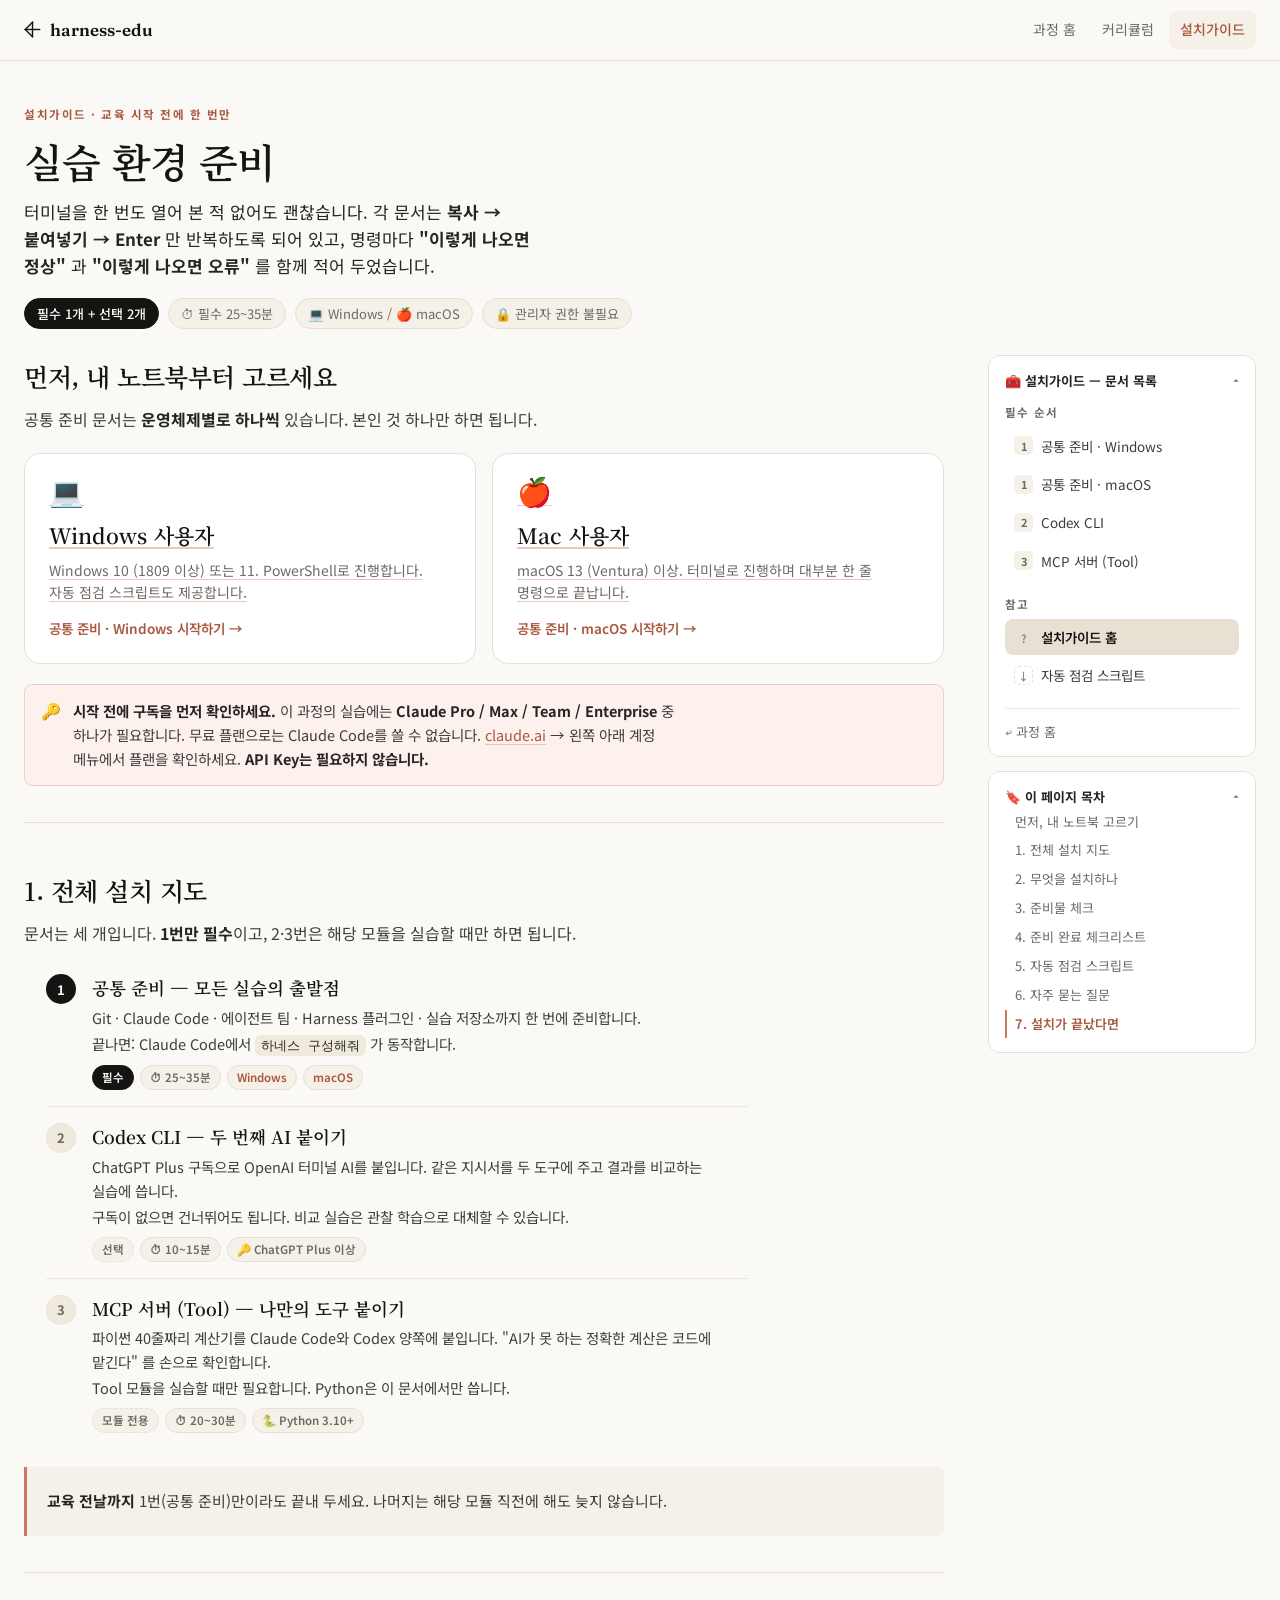
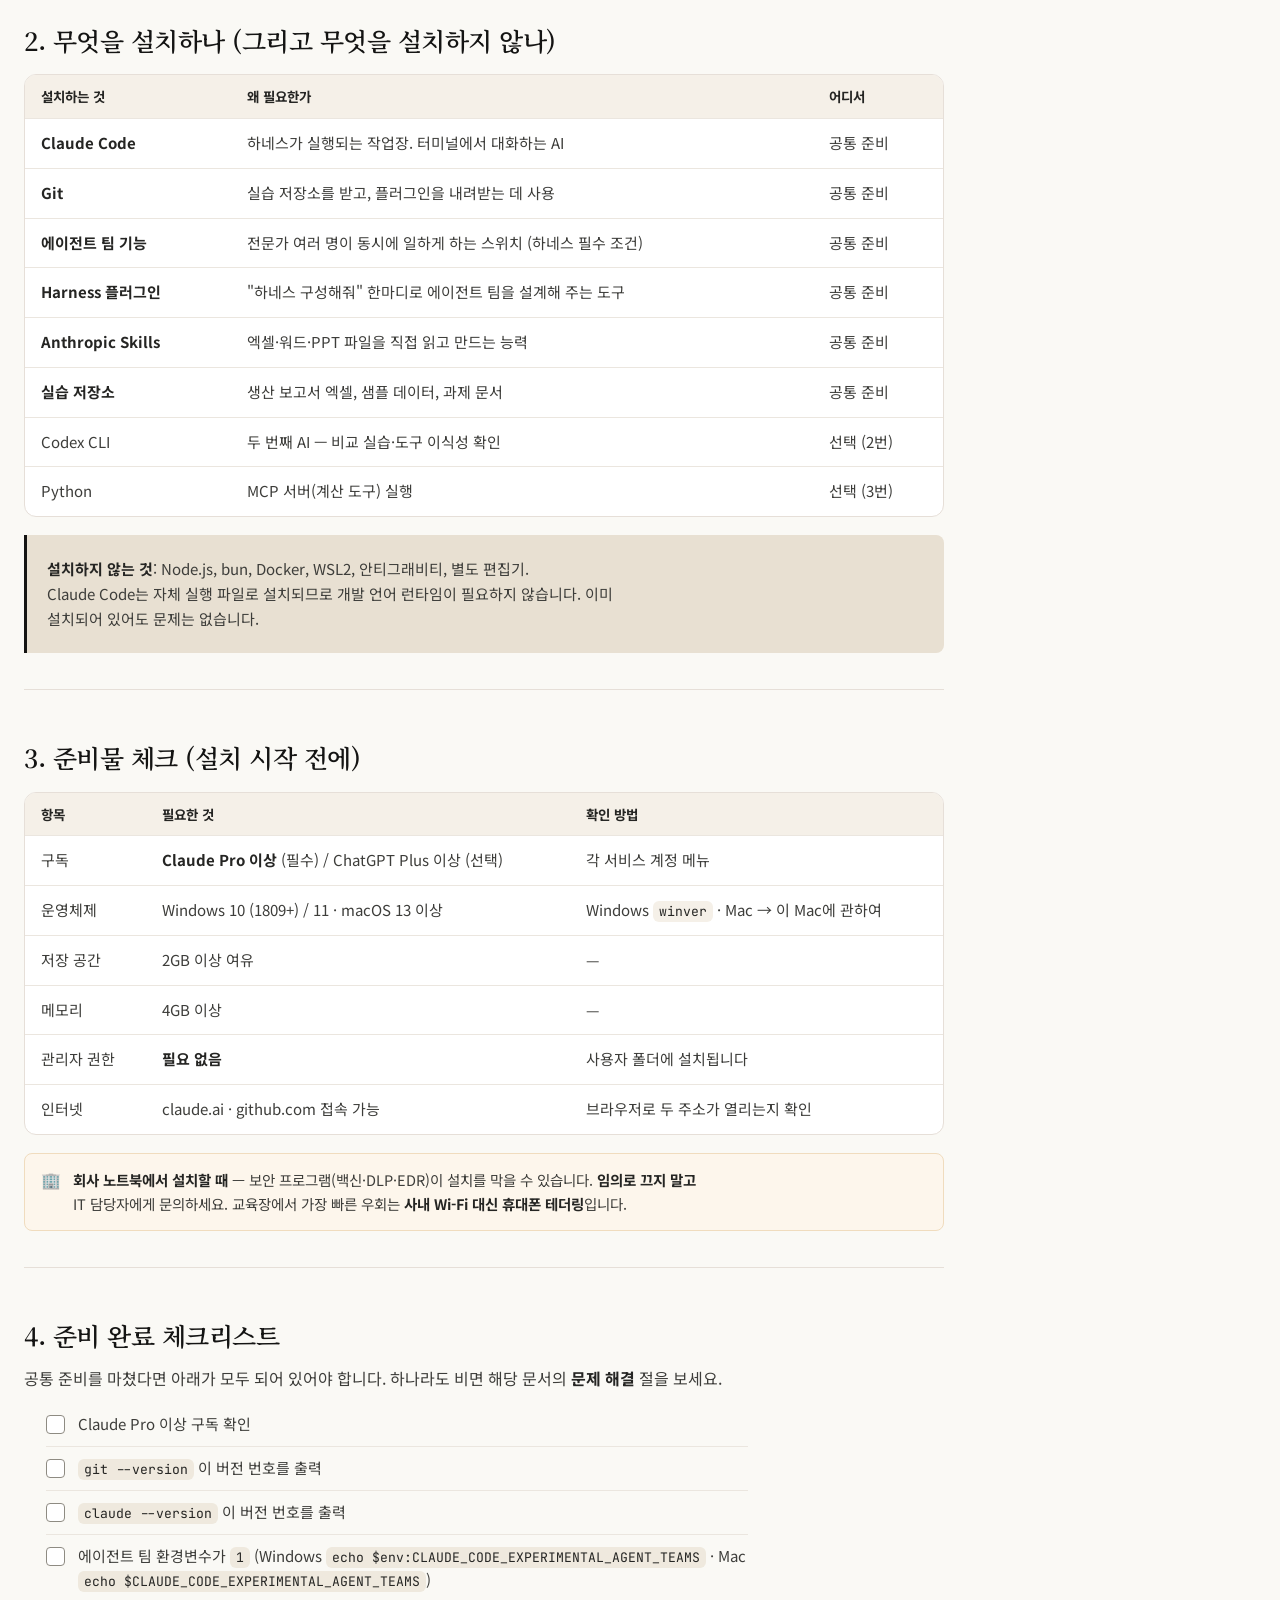
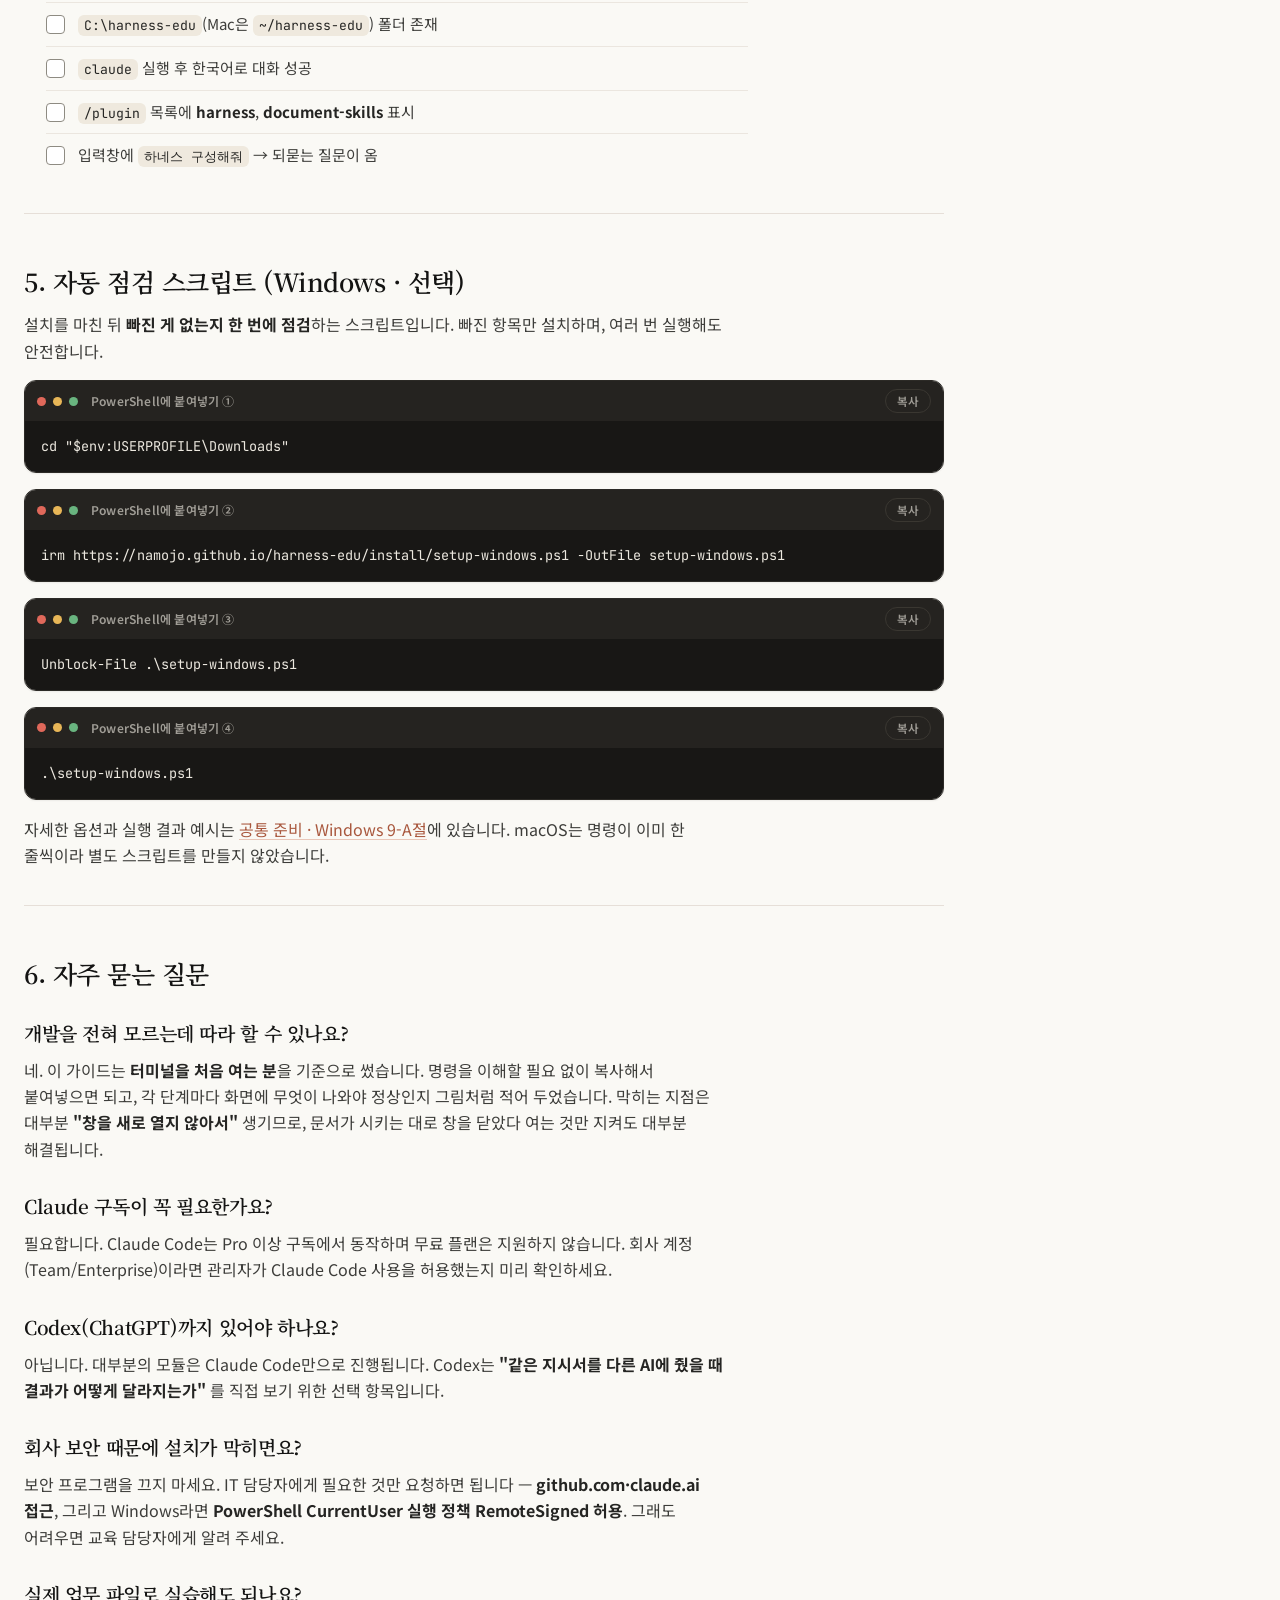
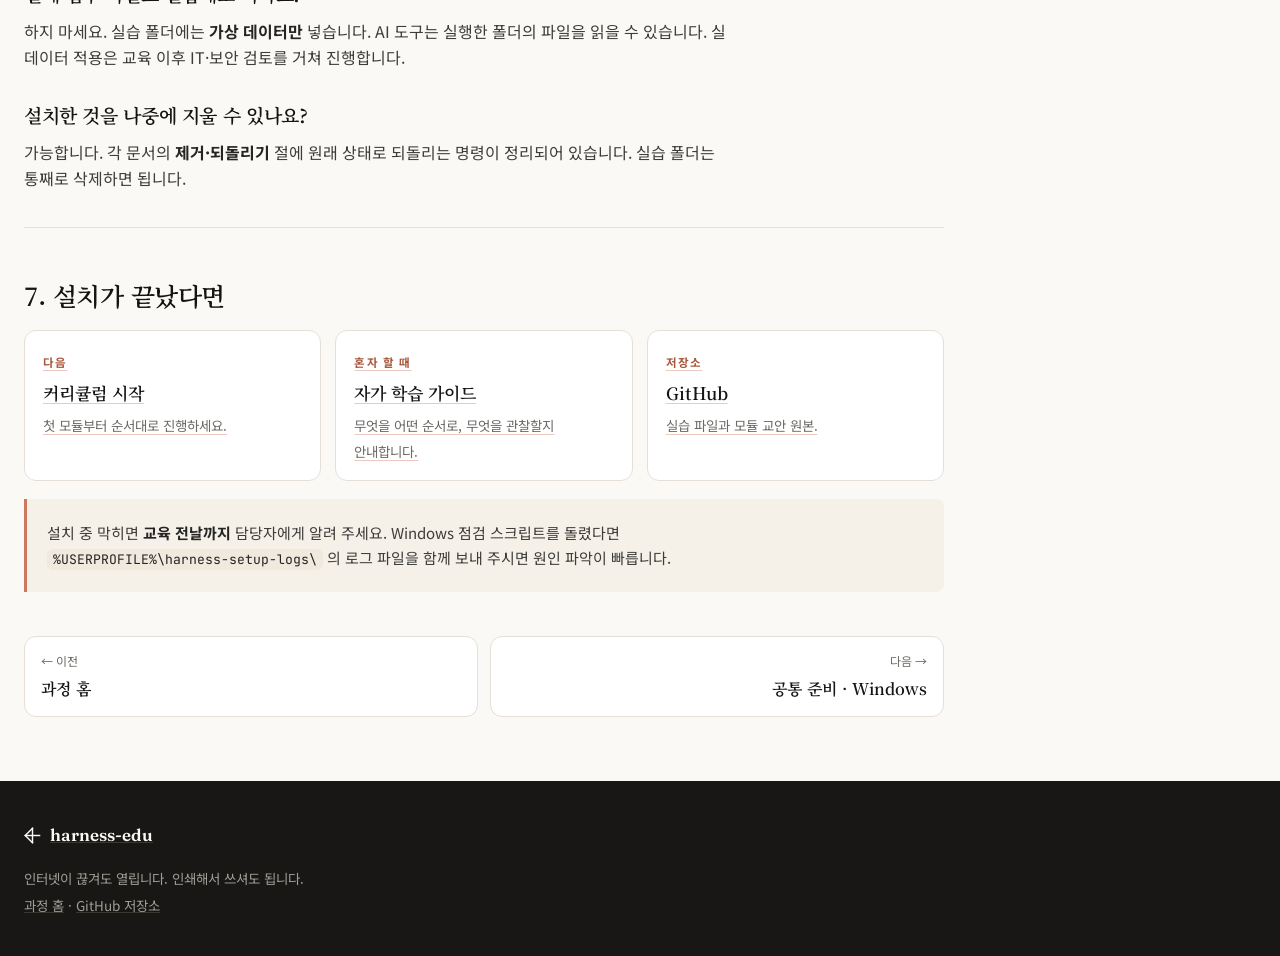
==== commit 95529e6d: "실습 경로를 C:\harness-edu 로 변경 — OneDrive 동기화 문제 원천 차단 문제 바탕 화면에 git clone 하도록 안내했는데, 대부분의 PC에서 OneDrive" ====
--- a/docs/install/index.html
+++ b/docs/install/index.html
@@ -157,7 +157,7 @@
 <li><code>git --version</code> 이 버전 번호를 출력</li>
 <li><code>claude --version</code> 이 버전 번호를 출력</li>
 <li>에이전트 팀 환경변수가 <code>1</code> (Windows <code>echo $env:CLAUDE_CODE_EXPERIMENTAL_AGENT_TEAMS</code> · Mac <code>echo $CLAUDE_CODE_EXPERIMENTAL_AGENT_TEAMS</code>)</li>
-<li>바탕 화면에 <code>harness-edu</code> 폴더 존재</li>
+<li><code>C:\harness-edu</code>(Mac은 <code>~/harness-edu</code>) 폴더 존재</li>
 <li><code>claude</code> 실행 후 한국어로 대화 성공</li>
 <li><code>/plugin</code> 목록에 <strong>harness</strong>, <strong>document-skills</strong> 표시</li>
 <li>입력창에 <code>하네스 구성해줘</code> → 되묻는 질문이 옴</li>
--- a/docs/assets/site.css
+++ b/docs/assets/site.css
@@ -14,12 +14,14 @@
   --serif-latin:"Fraunces","Noto Serif KR",Garamond,serif;
   --sans:"Inter","Noto Sans KR",-apple-system,BlinkMacSystemFont,"Segoe UI",sans-serif;
   --mono:"JetBrains Mono",ui-monospace,SFMono-Regular,Menlo,Consolas,monospace;
-  --maxw:1180px;
+  --maxw:1340px;
 }
 
 *{box-sizing:border-box;margin:0;padding:0}
 html{scroll-behavior:smooth;scroll-padding-top:84px}
-body{background:var(--canvas);color:var(--body);font-family:var(--sans);font-size:16px;line-height:1.65;-webkit-font-smoothing:antialiased;text-rendering:optimizeLegibility}
+body{background:var(--canvas);color:var(--body);font-family:var(--sans);font-size:16px;line-height:1.65;-webkit-font-smoothing:antialiased;text-rendering:optimizeLegibility;
+  /* 한국어는 기본 규칙에서 글자 단위로 잘린다. keep-all 로 어절(공백) 단위 줄바꿈 강제 */
+  word-break:keep-all;overflow-wrap:break-word;hyphens:manual}
 h1,h2,h3,h4,h5{font-family:var(--serif);color:var(--ink);font-weight:600;letter-spacing:-.02em;line-height:1.25}
 a{color:inherit;text-decoration:none}
 .wrap{max-width:var(--maxw);margin:0 auto;padding:0 24px}
@@ -54,7 +56,11 @@
 .side{position:sticky;top:76px;display:flex;flex-direction:column;gap:14px}
 
 /* ── 본문 타이포 ────────────────────────────────────────────── */
-.prose{max-width:74ch}
+/* 읽는 폭은 텍스트에만 제한하고, 표·코드·카드는 단 전체를 쓴다.
+   (예전에는 .prose 전체를 74ch로 묶어 화면이 넓어져도 표가 좁게 눌렸다) */
+.prose{max-width:none}
+.prose > p,.prose > ul,.prose > ol,.prose > blockquote > p{max-width:78ch}
+.prose > h2,.prose > h3,.prose > h4{max-width:60ch}
 .prose h2{font-size:25px;margin:46px 0 14px;padding-top:6px}
 .prose h2:first-child{margin-top:0}
 .prose h3{font-size:19px;margin:32px 0 10px}
@@ -71,18 +77,23 @@
 /* 카드형 링크는 밑줄을 쓰지 않는다 */
 .prose .os-card,.prose .next-card,.prose .flow strong a,.prose .tag a,.prose .pager a{text-decoration:none}
 .prose .flow strong a:hover,.prose .tag a:hover{text-decoration:underline;text-decoration-color:var(--primary-active)}
-.prose code{font-family:var(--mono);font-size:.875em;background:var(--surface-card);border-radius:var(--r-sm);padding:2px 6px;color:var(--body-strong);word-break:break-word}
+.prose code{font-family:var(--mono);font-size:.875em;background:var(--surface-card);border-radius:var(--r-sm);padding:2px 6px;color:var(--body-strong);word-break:keep-all;overflow-wrap:break-word}
 .prose kbd{font-family:var(--sans);font-size:.85em;font-weight:600;background:#fff;border:1px solid var(--hairline);border-bottom-width:2px;border-radius:var(--r-sm);padding:2px 7px;color:var(--ink);white-space:nowrap}
 
 .prose blockquote{margin:18px 0;padding:16px 20px;background:var(--surface-soft);border-left:3px solid var(--primary);border-radius:0 var(--r-md) var(--r-md) 0}
 .prose blockquote p{margin:6px 0;font-size:15px}
 .prose blockquote.rule{background:var(--surface-cream-strong);border-left-color:var(--ink)}
 
+/* 박스(콜아웃·사례·용어) 안의 문장도 읽는 폭을 유지한다 — 폭이 넓어지면 한 줄이 너무 길어진다 */
+.callout-body > p,.case > p,.why p,.persona p,.flow .body p{max-width:78ch}
+.terms dd{max-width:80ch}
+.vs p,.vs li{max-width:52ch}
+
 /* ── 표 ─────────────────────────────────────────────────────── */
 .table-wrap{overflow-x:auto;margin:18px 0;border:1px solid var(--hairline);border-radius:var(--r-lg);background:#fff}
-.table-wrap table{border-collapse:collapse;width:100%;font-size:14.5px;min-width:460px}
-.table-wrap th,.table-wrap td{text-align:left;padding:11px 14px;border-bottom:1px solid var(--hairline-soft);vertical-align:top}
-.table-wrap thead th{background:var(--surface-soft);font-family:var(--sans);font-weight:700;font-size:13px;color:var(--body-strong);white-space:nowrap}
+.table-wrap table{border-collapse:collapse;width:100%;font-size:15px;min-width:460px}
+.table-wrap th,.table-wrap td{text-align:left;padding:12px 16px;border-bottom:1px solid var(--hairline-soft);vertical-align:top;word-break:keep-all;overflow-wrap:break-word}
+.table-wrap thead th{background:var(--surface-soft);font-family:var(--sans);font-weight:700;font-size:13.5px;color:var(--body-strong);white-space:normal;line-height:1.4}
 .table-wrap tbody tr:last-child td{border-bottom:0}
 .table-wrap code{background:var(--surface-soft)}
 
@@ -94,7 +105,7 @@
 .copy-btn:hover{background:var(--ink);color:var(--on-dark);border-color:var(--ink)}
 .copy-btn.done{background:var(--success);border-color:var(--success);color:#fff}
 
-.code-card pre{font-family:var(--mono);font-size:13.5px;line-height:1.7;white-space:pre-wrap;word-break:break-word;overflow-x:auto}
+.code-card pre{font-family:var(--mono);font-size:13.5px;line-height:1.7;white-space:pre-wrap;word-break:normal;overflow-wrap:anywhere;overflow-x:auto}
 
 /* 주소창·검색창에 붙여넣는 짧은 문자열 */
 .code-card.is-lite pre{background:#fff;border:1px solid var(--hairline);border-radius:0 0 var(--r-md) var(--r-md);padding:13px 15px;color:var(--body-strong)}
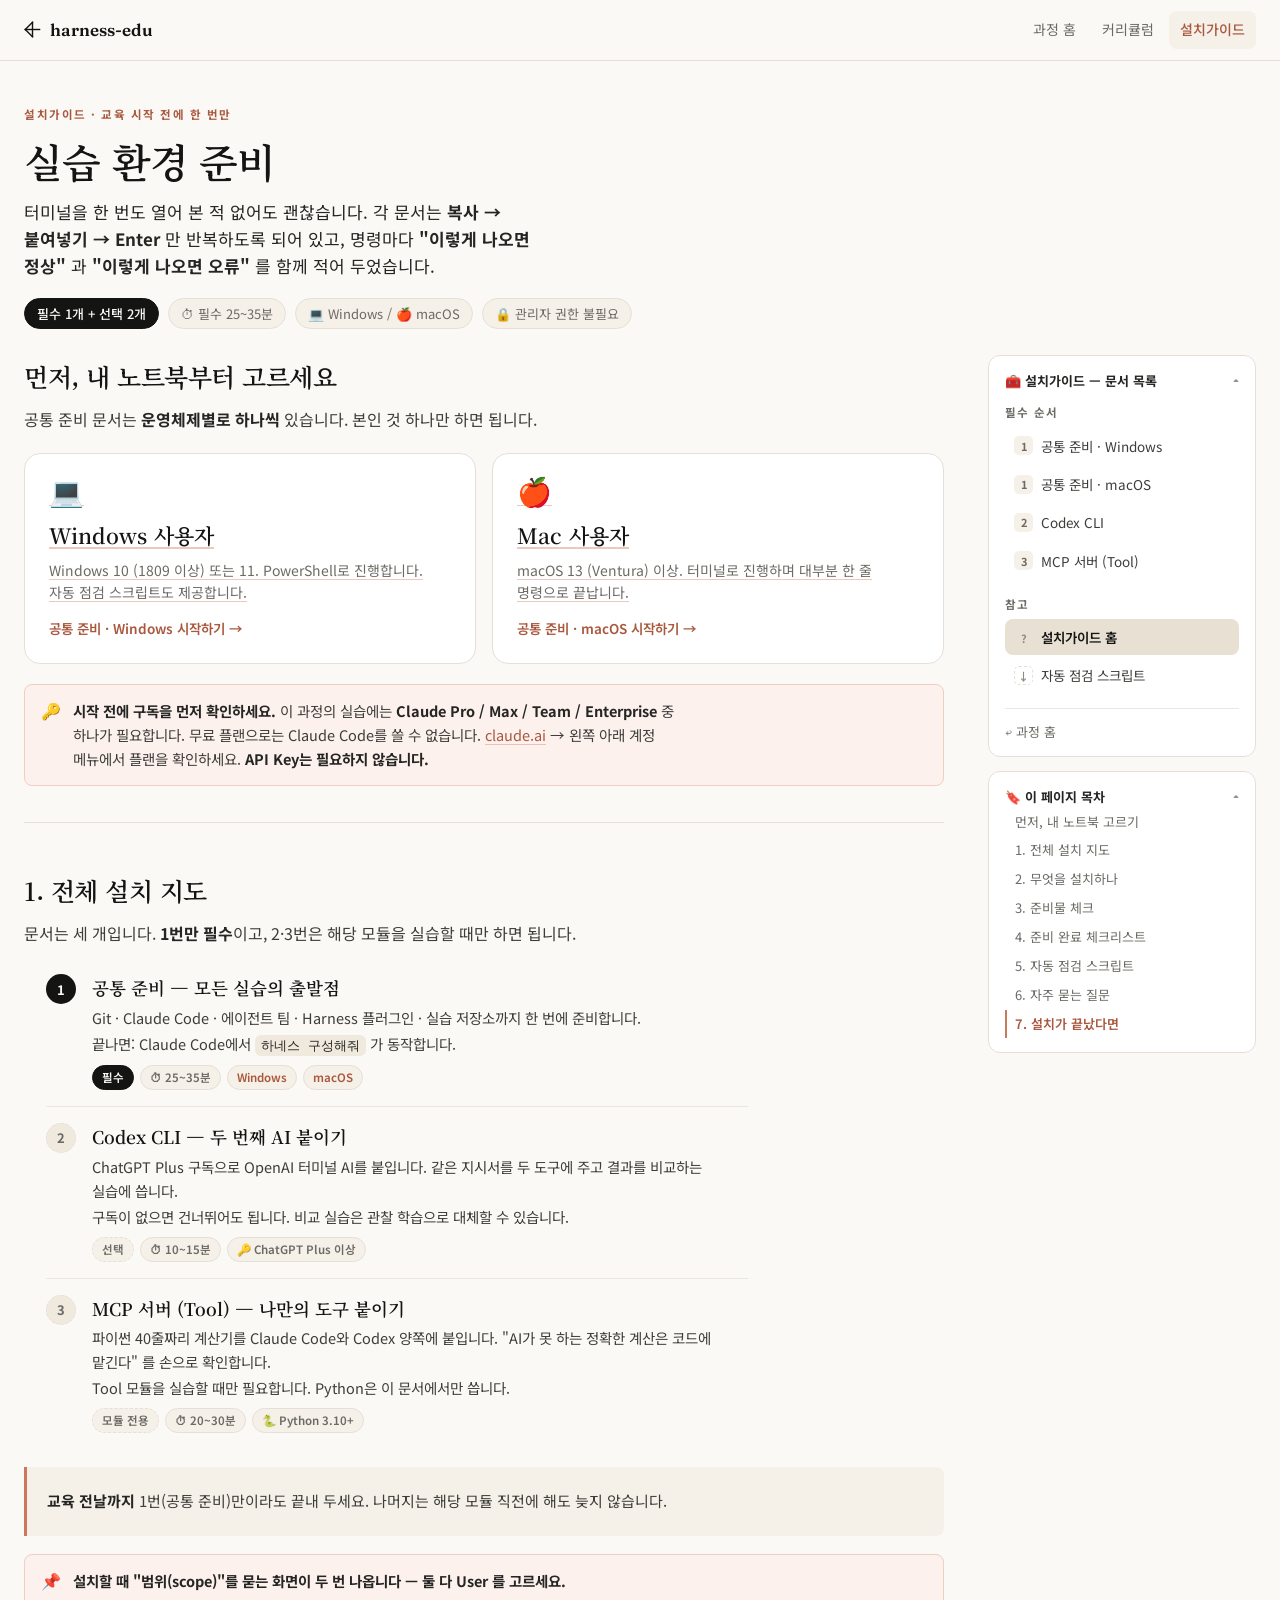
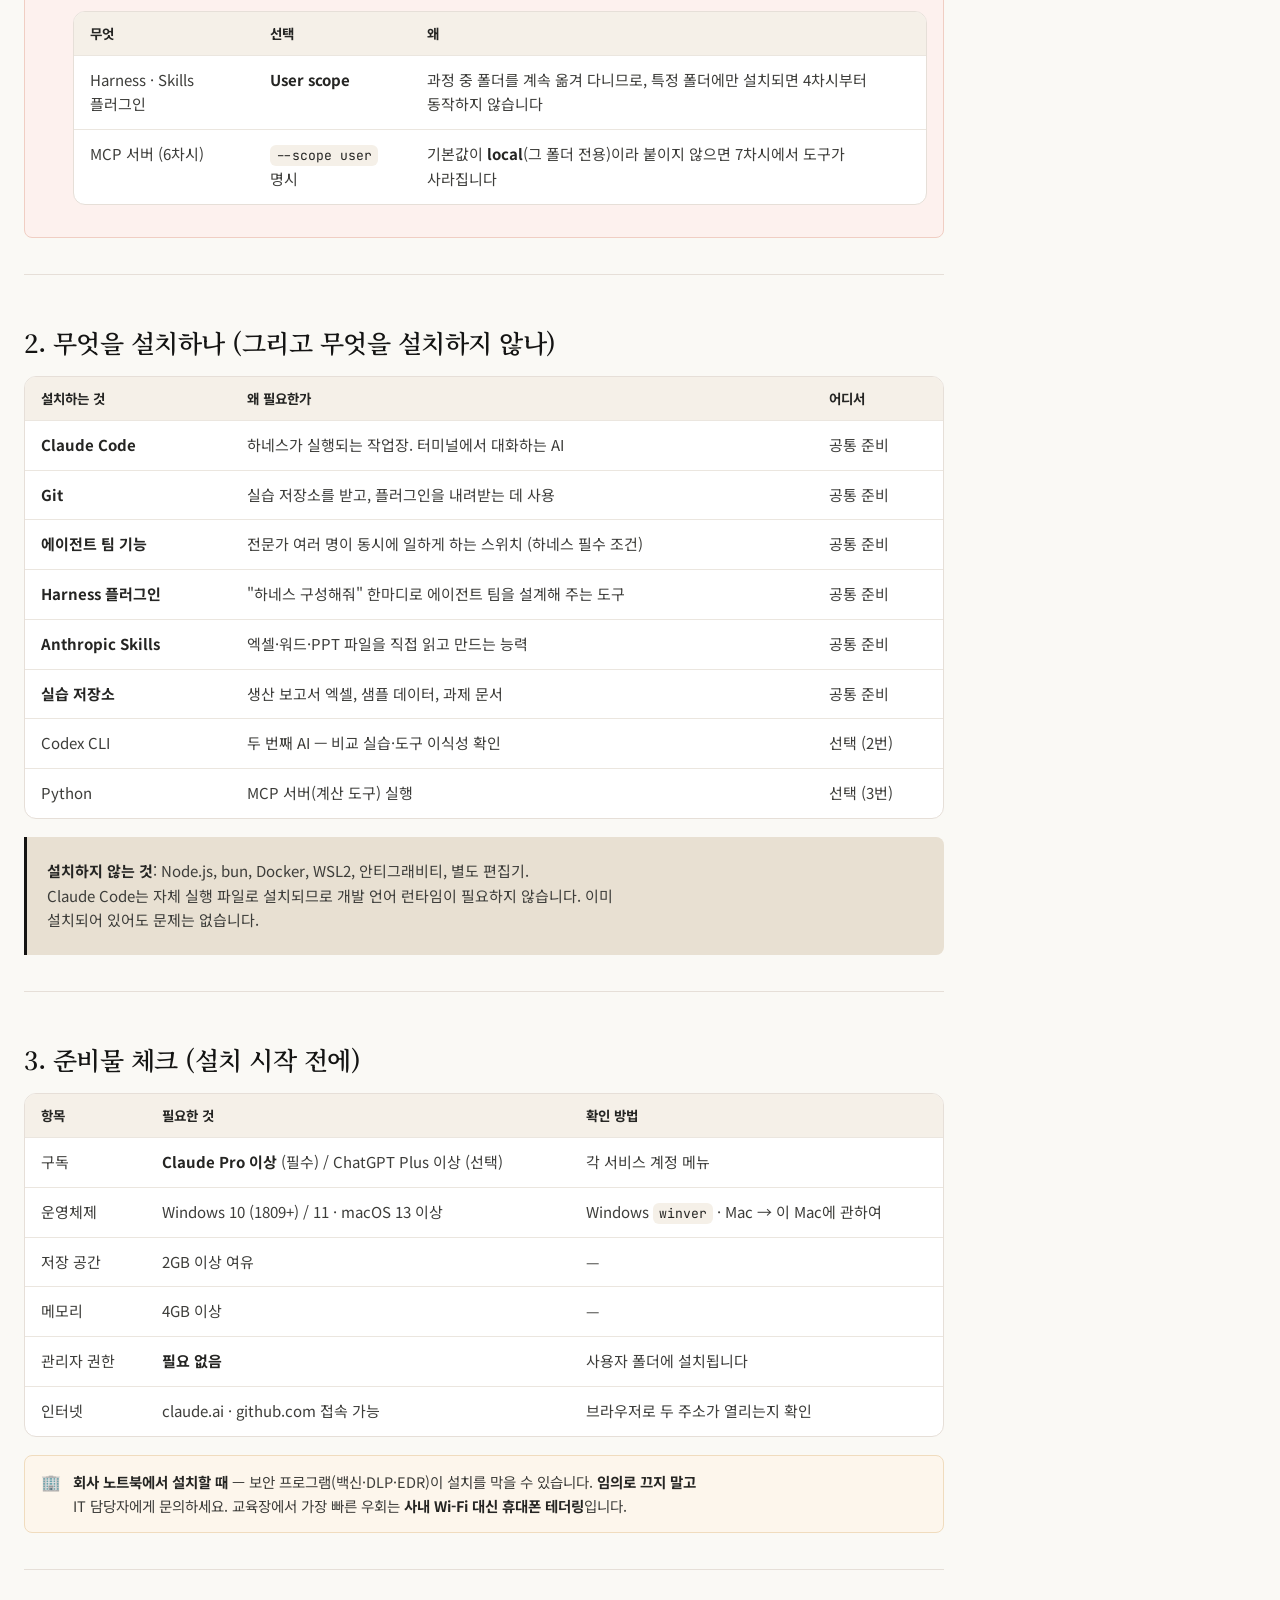
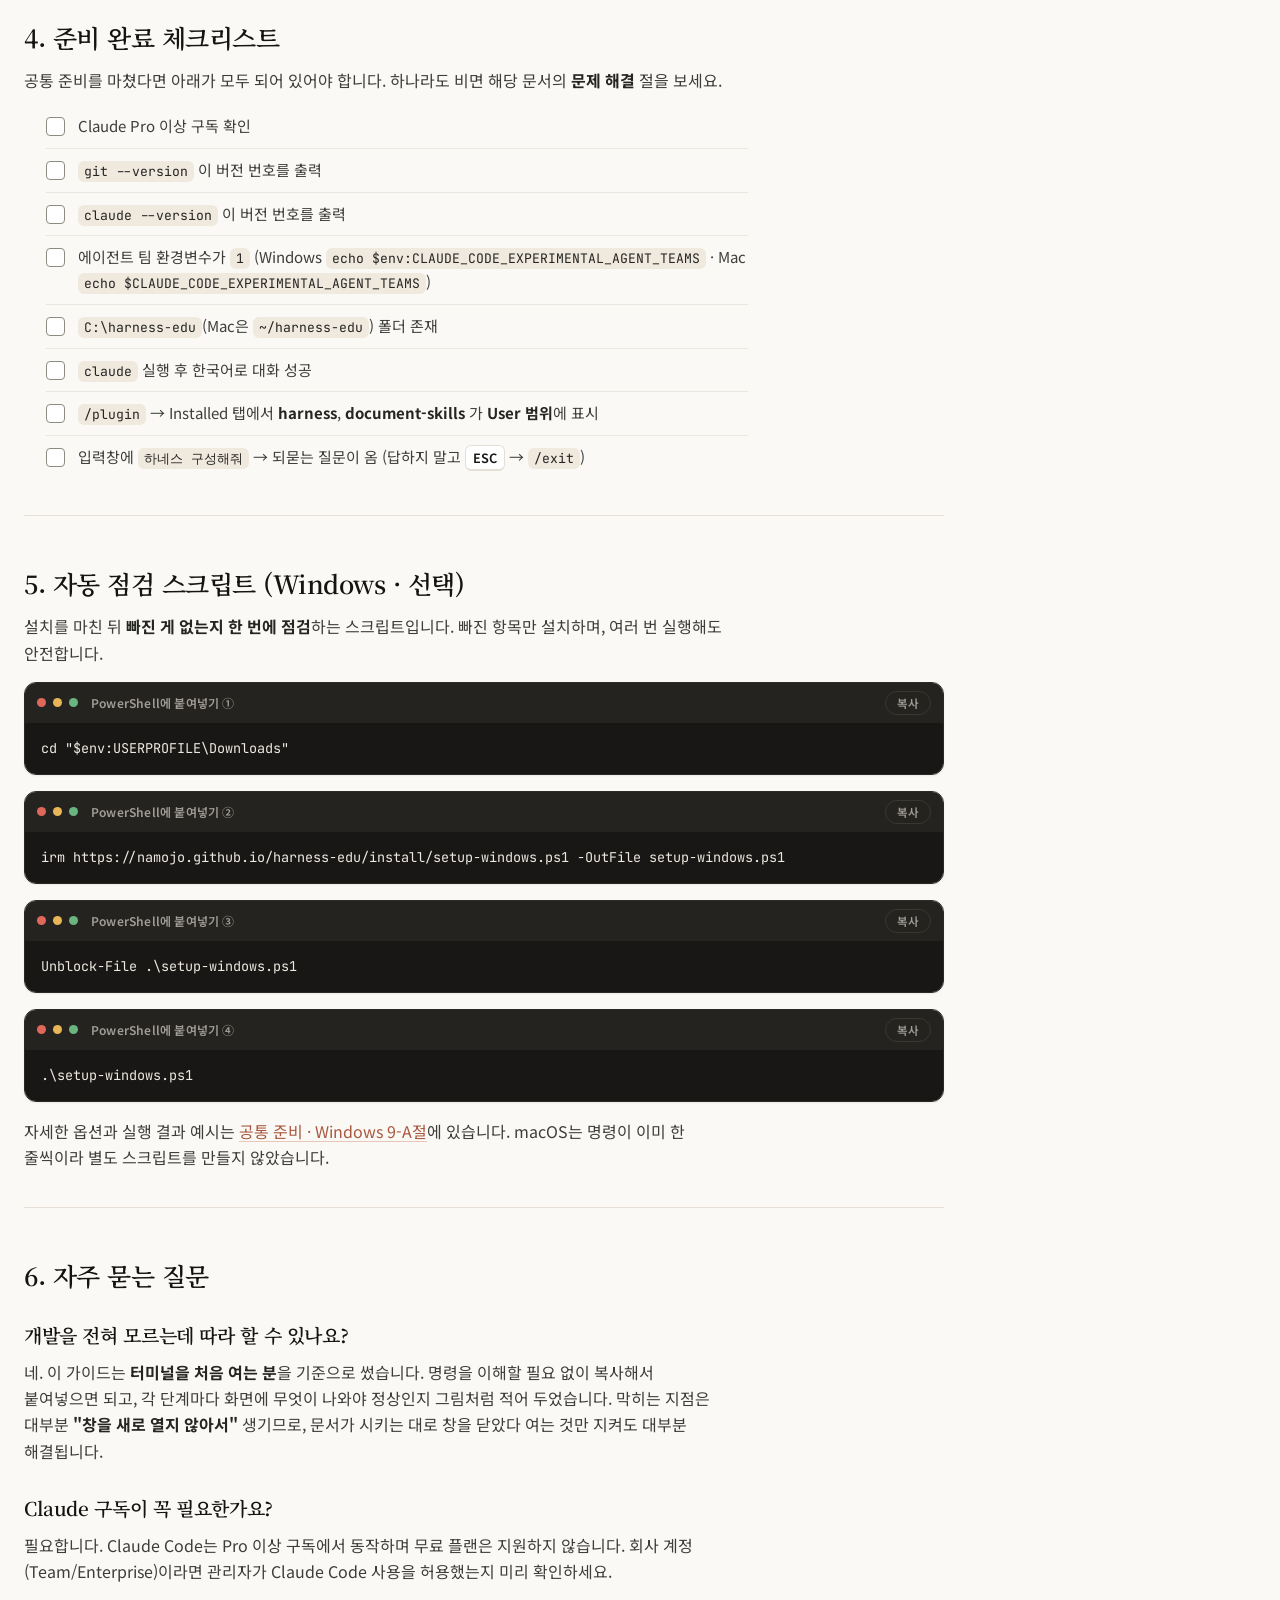
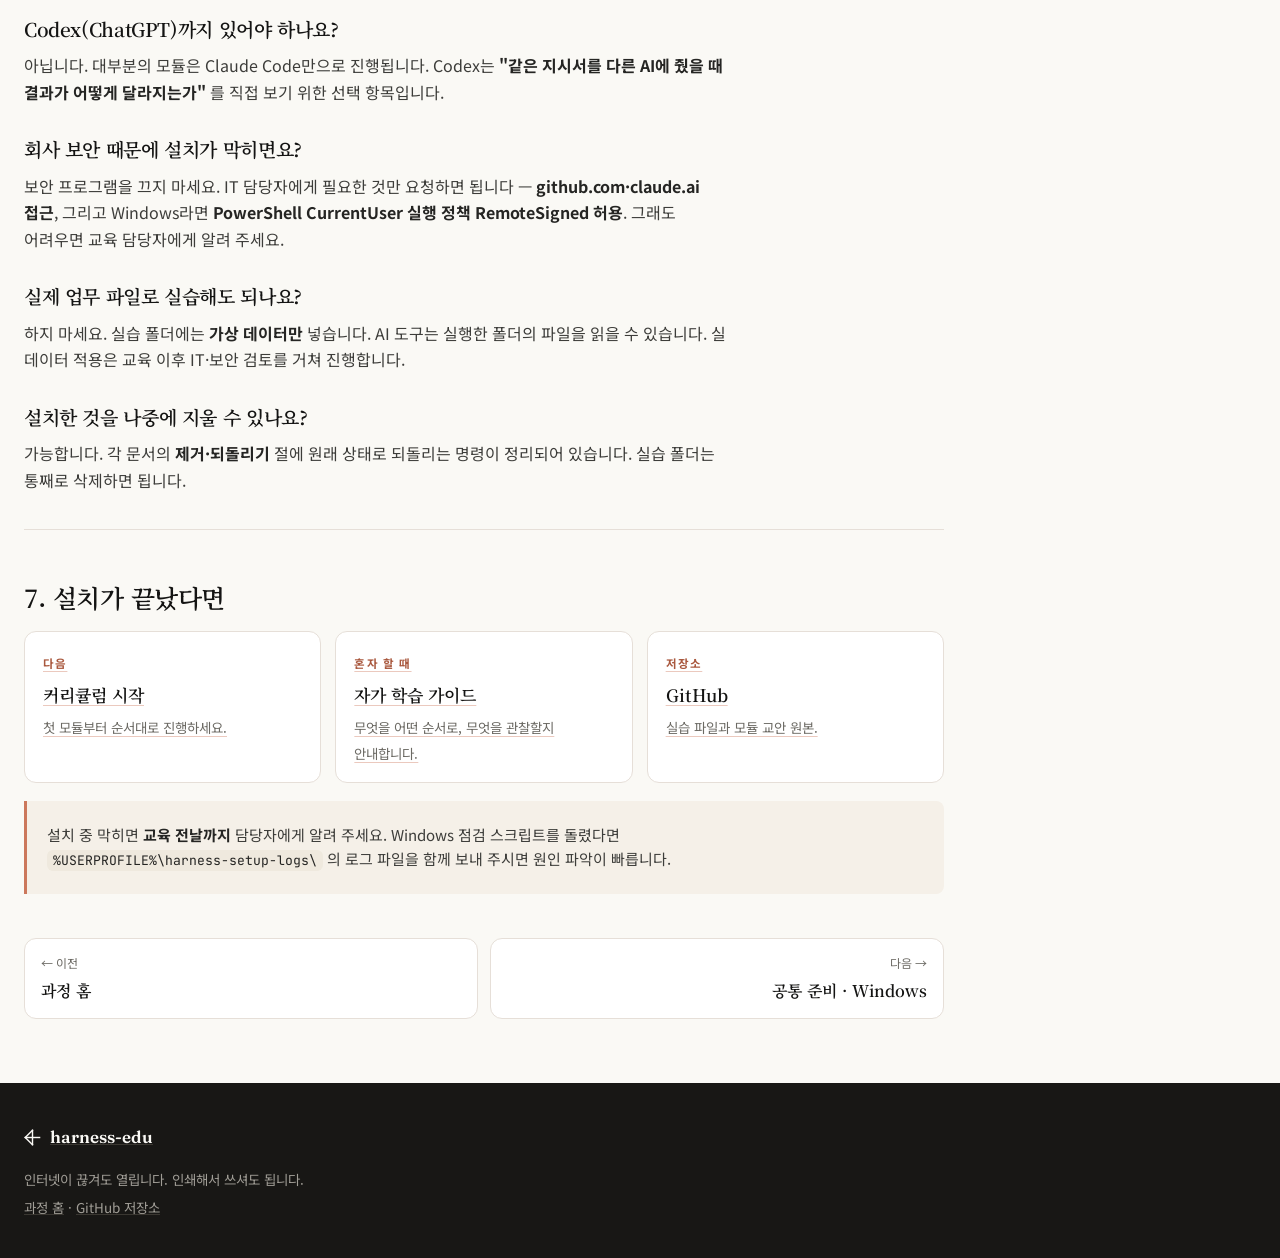
==== commit 86855df9: "설치 스코프 안내 추가 + 동작 확인 후 빠져나오는 방법 상세화 빠져 있던 것 1 — 설치 범위(scope) /plugin install 은 스코프 선택 화면을 띄우는데 안내가 없" ====
--- a/docs/install/index.html
+++ b/docs/install/index.html
@@ -105,6 +105,16 @@
   <p><strong>교육 전날까지</strong> 1번(공통 준비)만이라도 끝내 두세요. 나머지는 해당 모듈 직전에 해도 늦지 않습니다.</p>
 </blockquote>
 
+<section class="callout callout-stop"><span class="callout-icon" aria-hidden="true">📌</span><div class="callout-body">
+<p><strong>설치할 때 &quot;범위(scope)&quot;를 묻는 화면이 두 번 나옵니다 — 둘 다 <span style="white-space:nowrap">User</span> 를 고르세요.</strong></p>
+<div class="table-wrap"><table>
+<thead><tr><th style="width:180px">무엇</th><th>선택</th><th>왜</th></tr></thead>
+<tbody>
+<tr><td>Harness · Skills 플러그인</td><td><strong>User scope</strong></td><td>과정 중 폴더를 계속 옮겨 다니므로, 특정 폴더에만 설치되면 4차시부터 동작하지 않습니다</td></tr>
+<tr><td>MCP 서버 (6차시)</td><td><code>--scope user</code> 명시</td><td>기본값이 <strong>local</strong>(그 폴더 전용)이라 붙이지 않으면 7차시에서 도구가 사라집니다</td></tr>
+</tbody></table></div>
+</div></section>
+
 <hr>
 
 <h2 id="2-무엇을-설치하나">2. 무엇을 설치하나 (그리고 무엇을 설치하지 않나)</h2>
@@ -159,8 +169,8 @@
 <li>에이전트 팀 환경변수가 <code>1</code> (Windows <code>echo $env:CLAUDE_CODE_EXPERIMENTAL_AGENT_TEAMS</code> · Mac <code>echo $CLAUDE_CODE_EXPERIMENTAL_AGENT_TEAMS</code>)</li>
 <li><code>C:\harness-edu</code>(Mac은 <code>~/harness-edu</code>) 폴더 존재</li>
 <li><code>claude</code> 실행 후 한국어로 대화 성공</li>
-<li><code>/plugin</code> 목록에 <strong>harness</strong>, <strong>document-skills</strong> 표시</li>
-<li>입력창에 <code>하네스 구성해줘</code> → 되묻는 질문이 옴</li>
+<li><code>/plugin</code> → Installed 탭에서 <strong>harness</strong>, <strong>document-skills</strong> 가 <strong>User 범위</strong>에 표시</li>
+<li>입력창에 <code>하네스 구성해줘</code> → 되묻는 질문이 옴 (답하지 말고 <kbd>ESC</kbd> → <code>/exit</code>)</li>
 </ul>
 
 <hr>
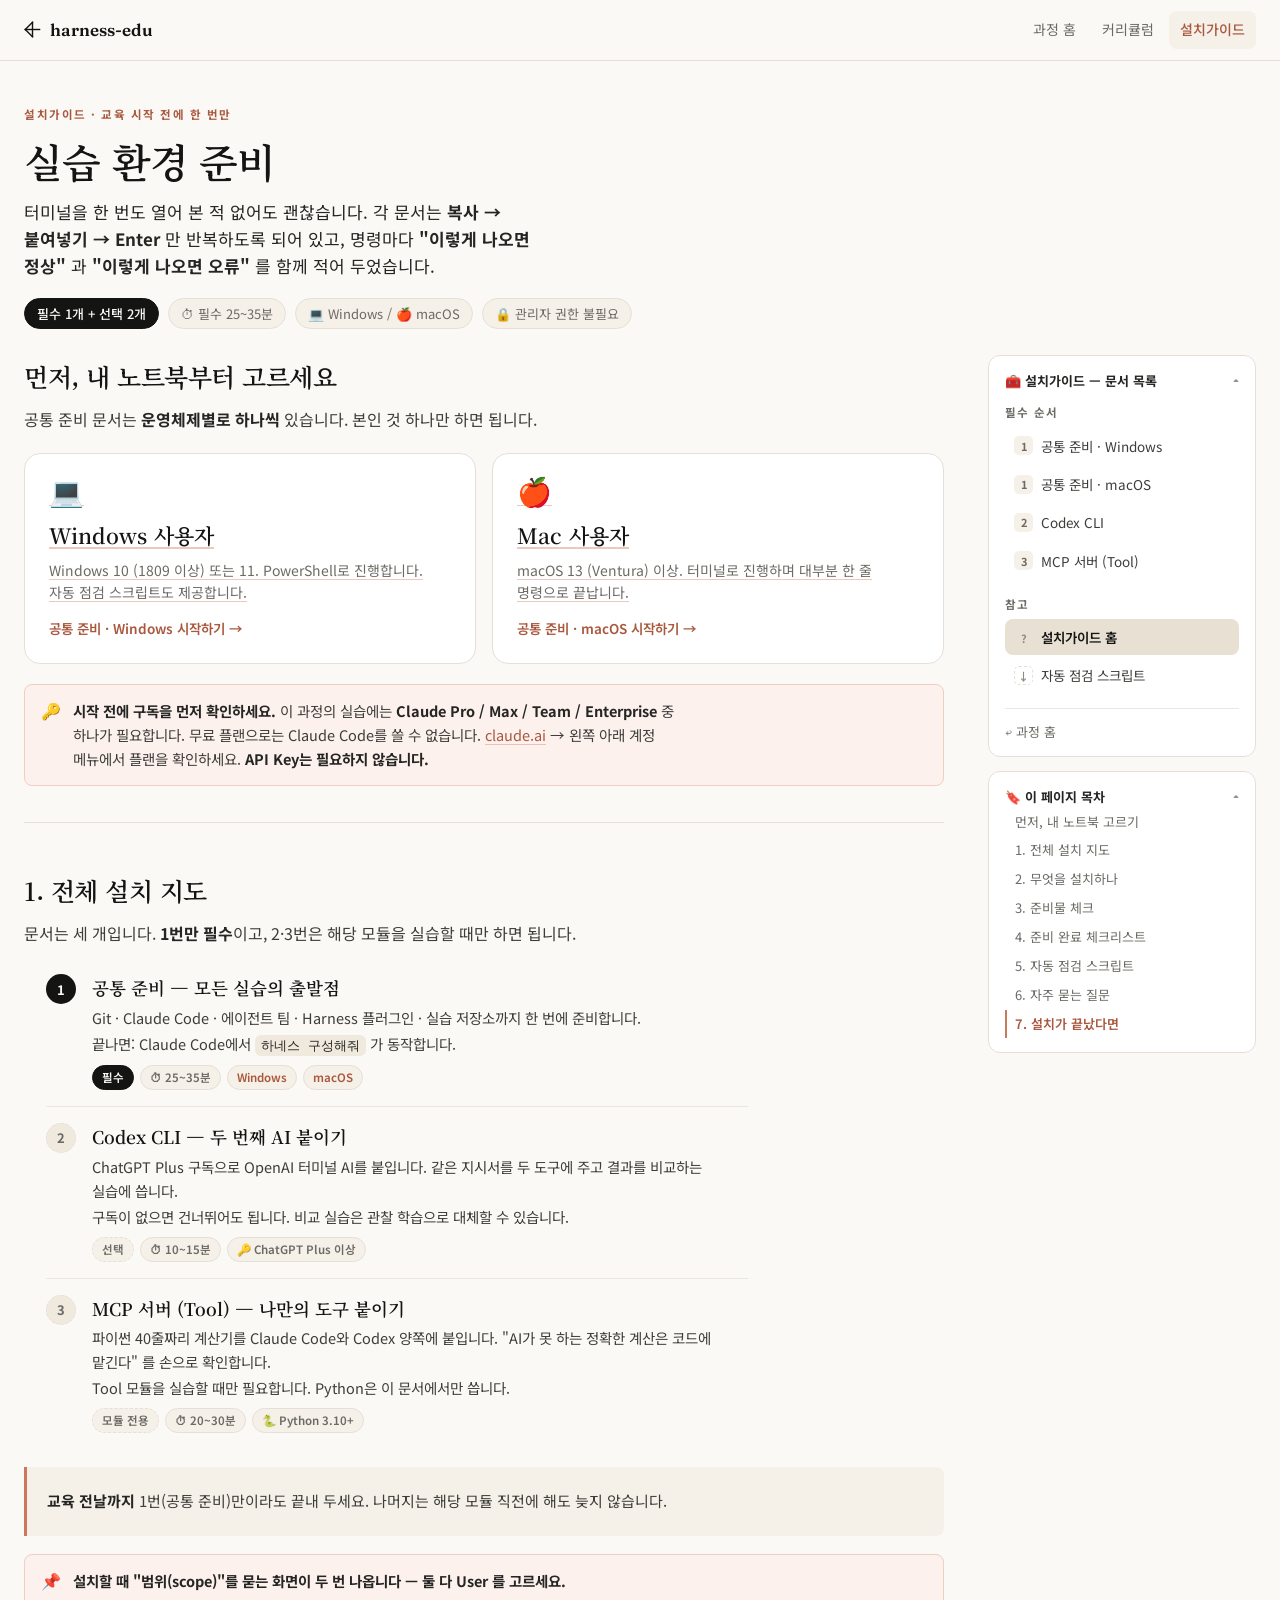
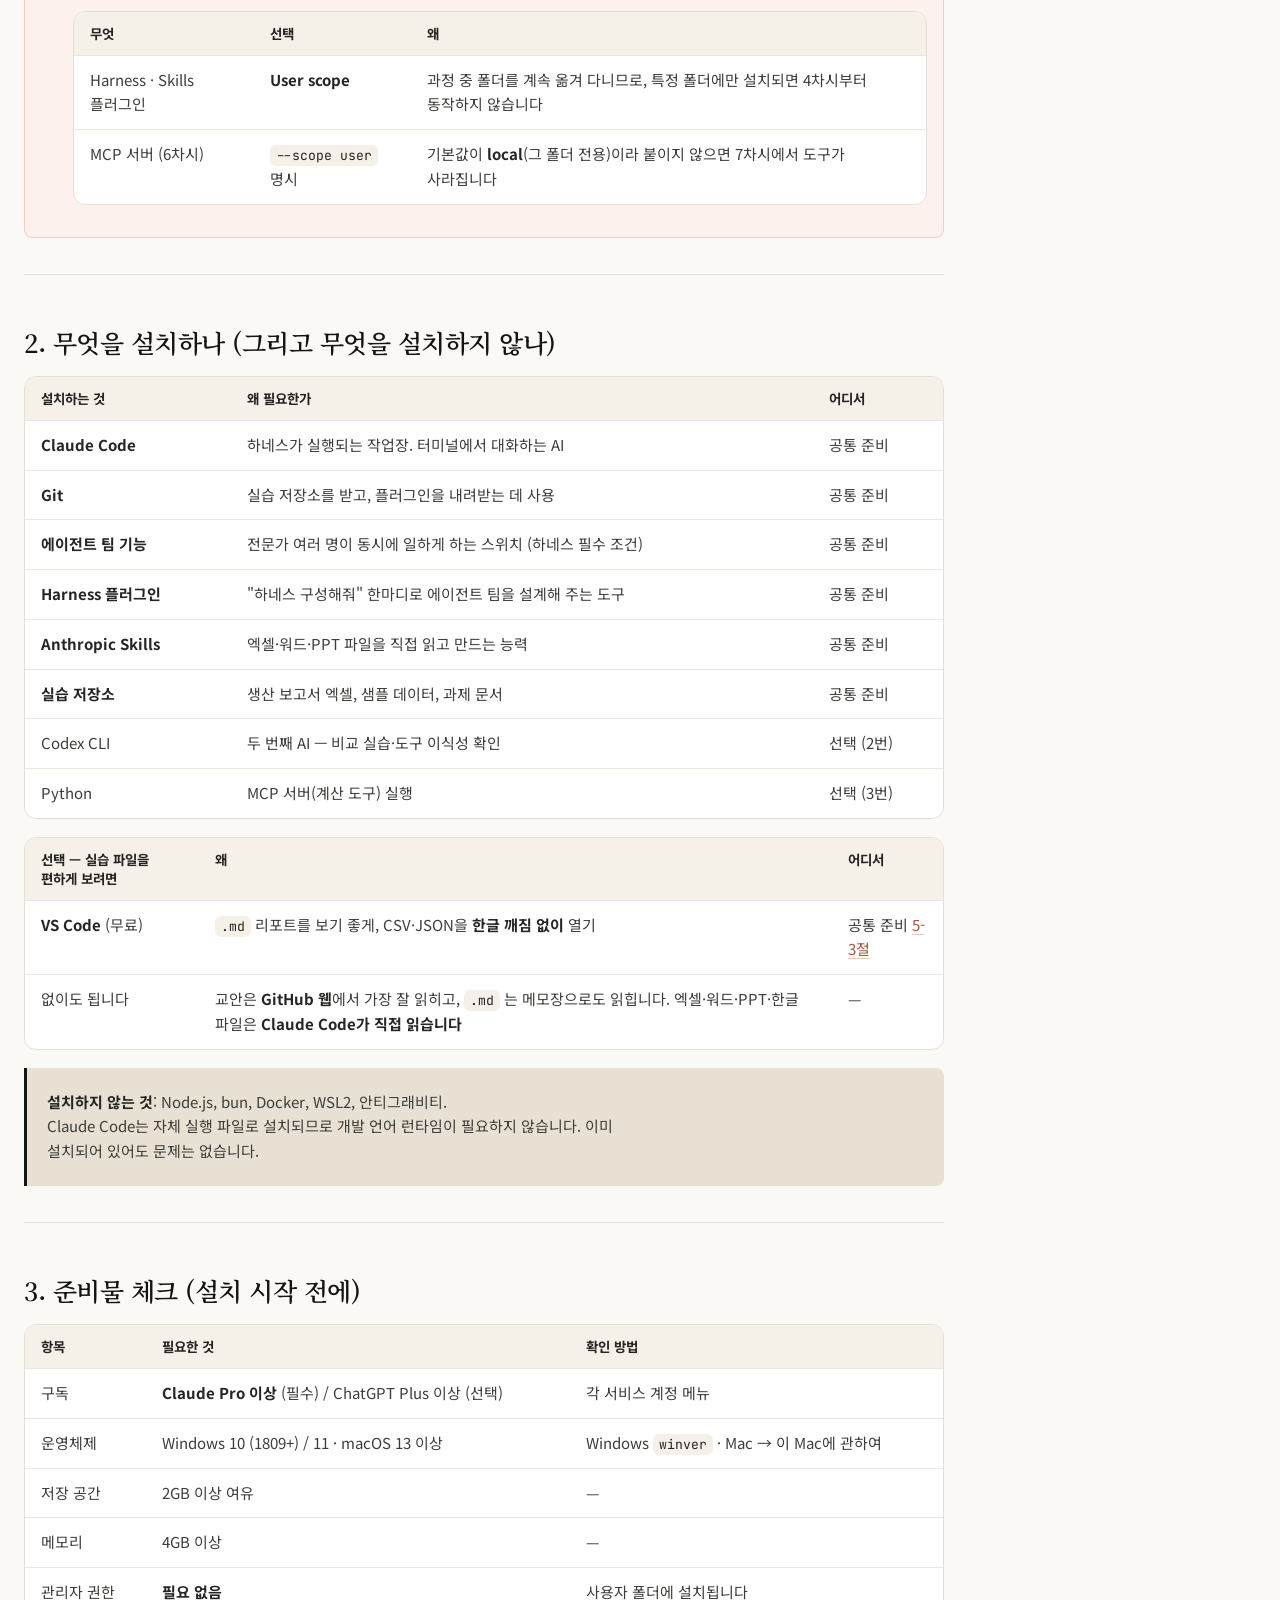
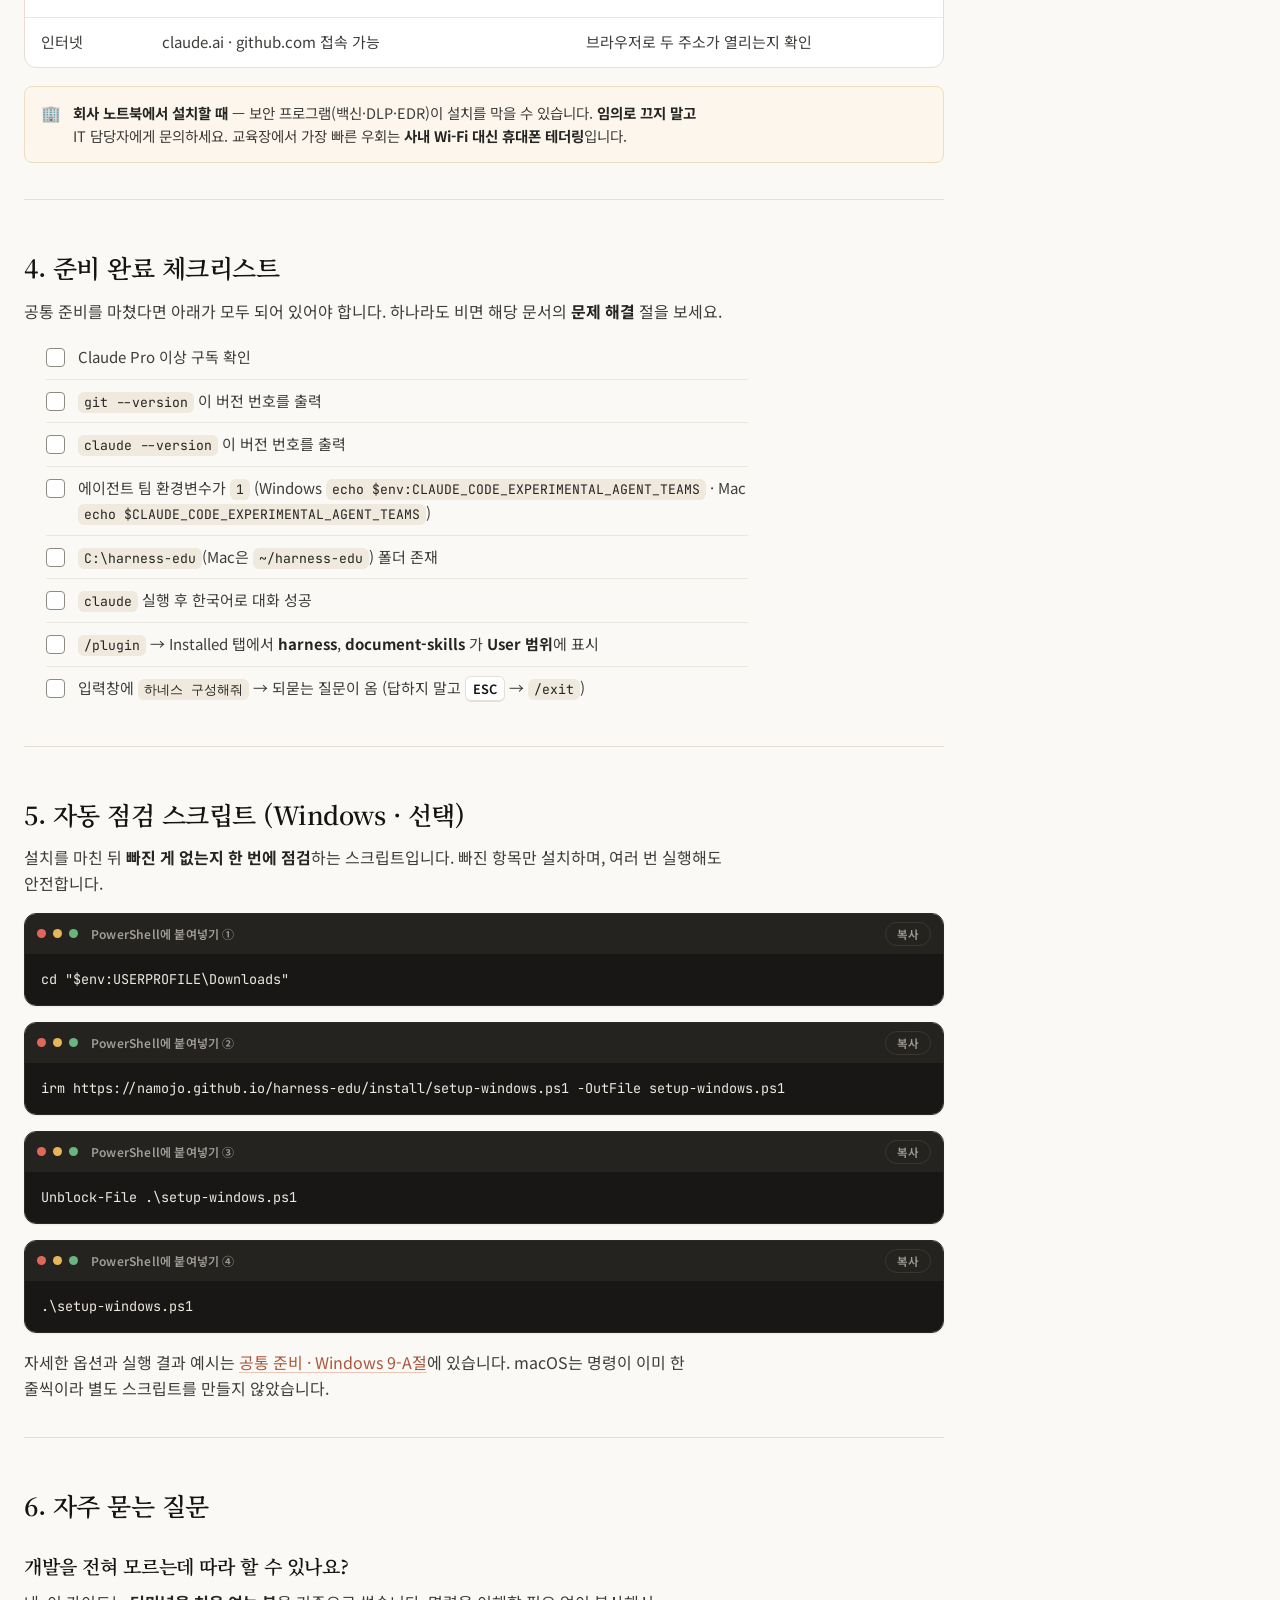
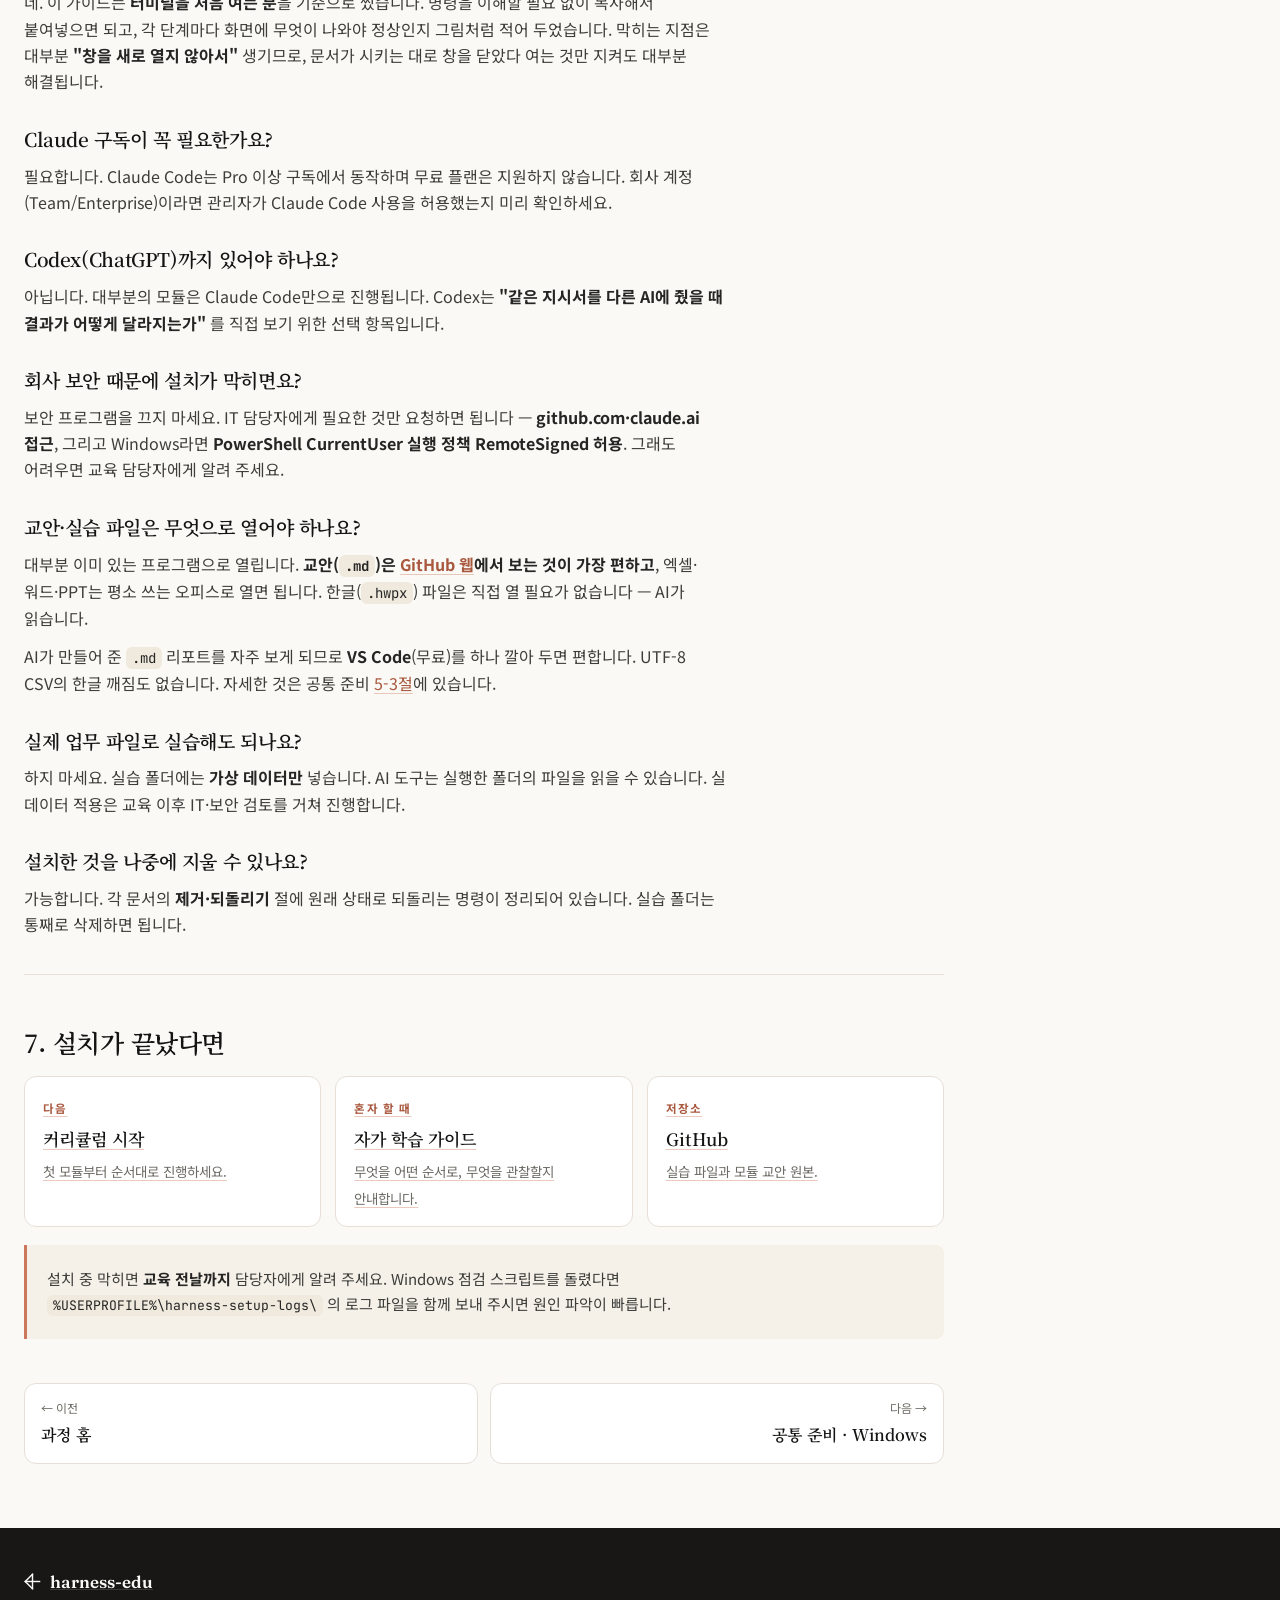
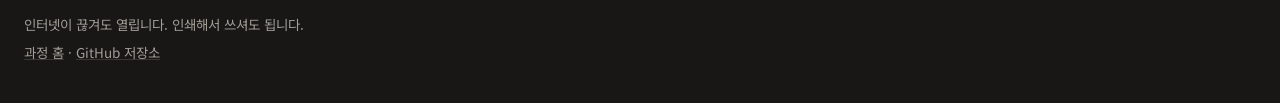
==== commit b37e9e94: "실습 파일 열기 안내 추가 + 차시별 교육시간 표기 제거 1) 실습 파일을 볼 프로그램 안내 (공통 준비 5-3절 신설) 교안·산출물이 .md / .csv / .xlsx / .do" ====
--- a/docs/install/index.html
+++ b/docs/install/index.html
@@ -132,8 +132,15 @@
 <tr><td>Python</td><td>MCP 서버(계산 도구) 실행</td><td>선택 (3번)</td></tr>
 </tbody></table></div>
 
+<div class="table-wrap"><table>
+<thead><tr><th>선택 — 실습 파일을 편하게 보려면</th><th>왜</th><th>어디서</th></tr></thead>
+<tbody>
+<tr><td><strong>VS Code</strong> (무료)</td><td><code>.md</code> 리포트를 보기 좋게, CSV·JSON을 <strong>한글 깨짐 없이</strong> 열기</td><td>공통 준비 <a href="setup-windows.html#5-3-실습-파일-여는-방법">5-3절</a></td></tr>
+<tr><td>없이도 됩니다</td><td>교안은 <strong>GitHub 웹</strong>에서 가장 잘 읽히고, <code>.md</code> 는 메모장으로도 읽힙니다. 엑셀·워드·PPT·한글 파일은 <strong>Claude Code가 직접 읽습니다</strong></td><td>—</td></tr>
+</tbody></table></div>
+
 <blockquote class="rule">
-  <p><strong>설치하지 않는 것</strong>: Node.js, bun, Docker, WSL2, 안티그래비티, 별도 편집기.<br>
+  <p><strong>설치하지 않는 것</strong>: Node.js, bun, Docker, WSL2, 안티그래비티.<br>
   Claude Code는 자체 실행 파일로 설치되므로 개발 언어 런타임이 필요하지 않습니다. 이미 설치되어 있어도 문제는 없습니다.</p>
 </blockquote>
 
@@ -201,6 +208,10 @@
 
 <h3 id="faq-4">회사 보안 때문에 설치가 막히면요?</h3>
 <p>보안 프로그램을 끄지 마세요. IT 담당자에게 필요한 것만 요청하면 됩니다 — <strong>github.com·claude.ai 접근</strong>, 그리고 Windows라면 <strong>PowerShell CurrentUser 실행 정책 RemoteSigned 허용</strong>. 그래도 어려우면 교육 담당자에게 알려 주세요.</p>
+
+<h3 id="faq-45">교안·실습 파일은 무엇으로 열어야 하나요?</h3>
+<p>대부분 이미 있는 프로그램으로 열립니다. <strong>교안(<code>.md</code>)은 <a href="https://github.com/namojo/harness-edu" target="_blank" rel="noopener">GitHub 웹</a>에서 보는 것이 가장 편하고</strong>, 엑셀·워드·PPT는 평소 쓰는 오피스로 열면 됩니다. 한글(<code>.hwpx</code>) 파일은 직접 열 필요가 없습니다 — AI가 읽습니다.</p>
+<p>AI가 만들어 준 <code>.md</code> 리포트를 자주 보게 되므로 <strong>VS Code</strong>(무료)를 하나 깔아 두면 편합니다. UTF-8 CSV의 한글 깨짐도 없습니다. 자세한 것은 공통 준비 <a href="setup-windows.html#5-3-실습-파일-여는-방법">5-3절</a>에 있습니다.</p>
 
 <h3 id="faq-5">실제 업무 파일로 실습해도 되나요?</h3>
 <p>하지 마세요. 실습 폴더에는 <strong>가상 데이터만</strong> 넣습니다. AI 도구는 실행한 폴더의 파일을 읽을 수 있습니다. 실 데이터 적용은 교육 이후 IT·보안 검토를 거쳐 진행합니다.</p>
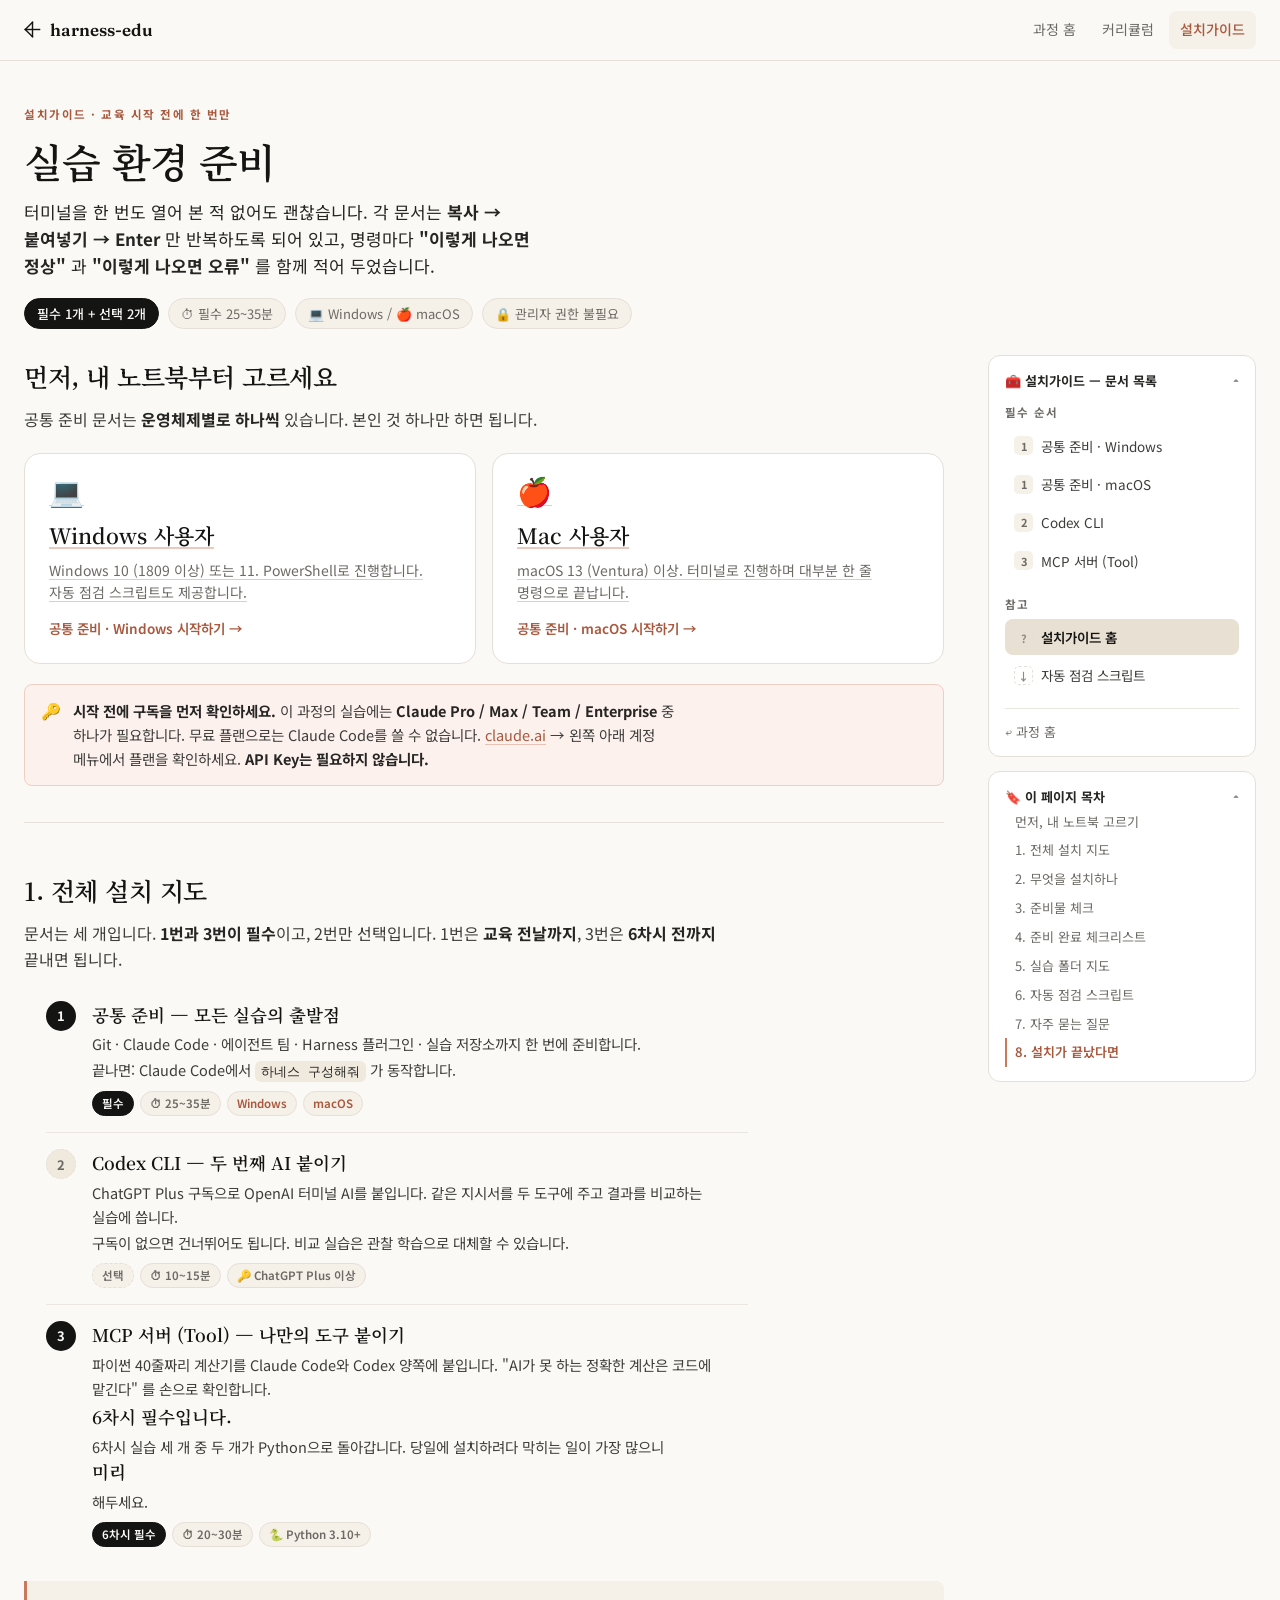
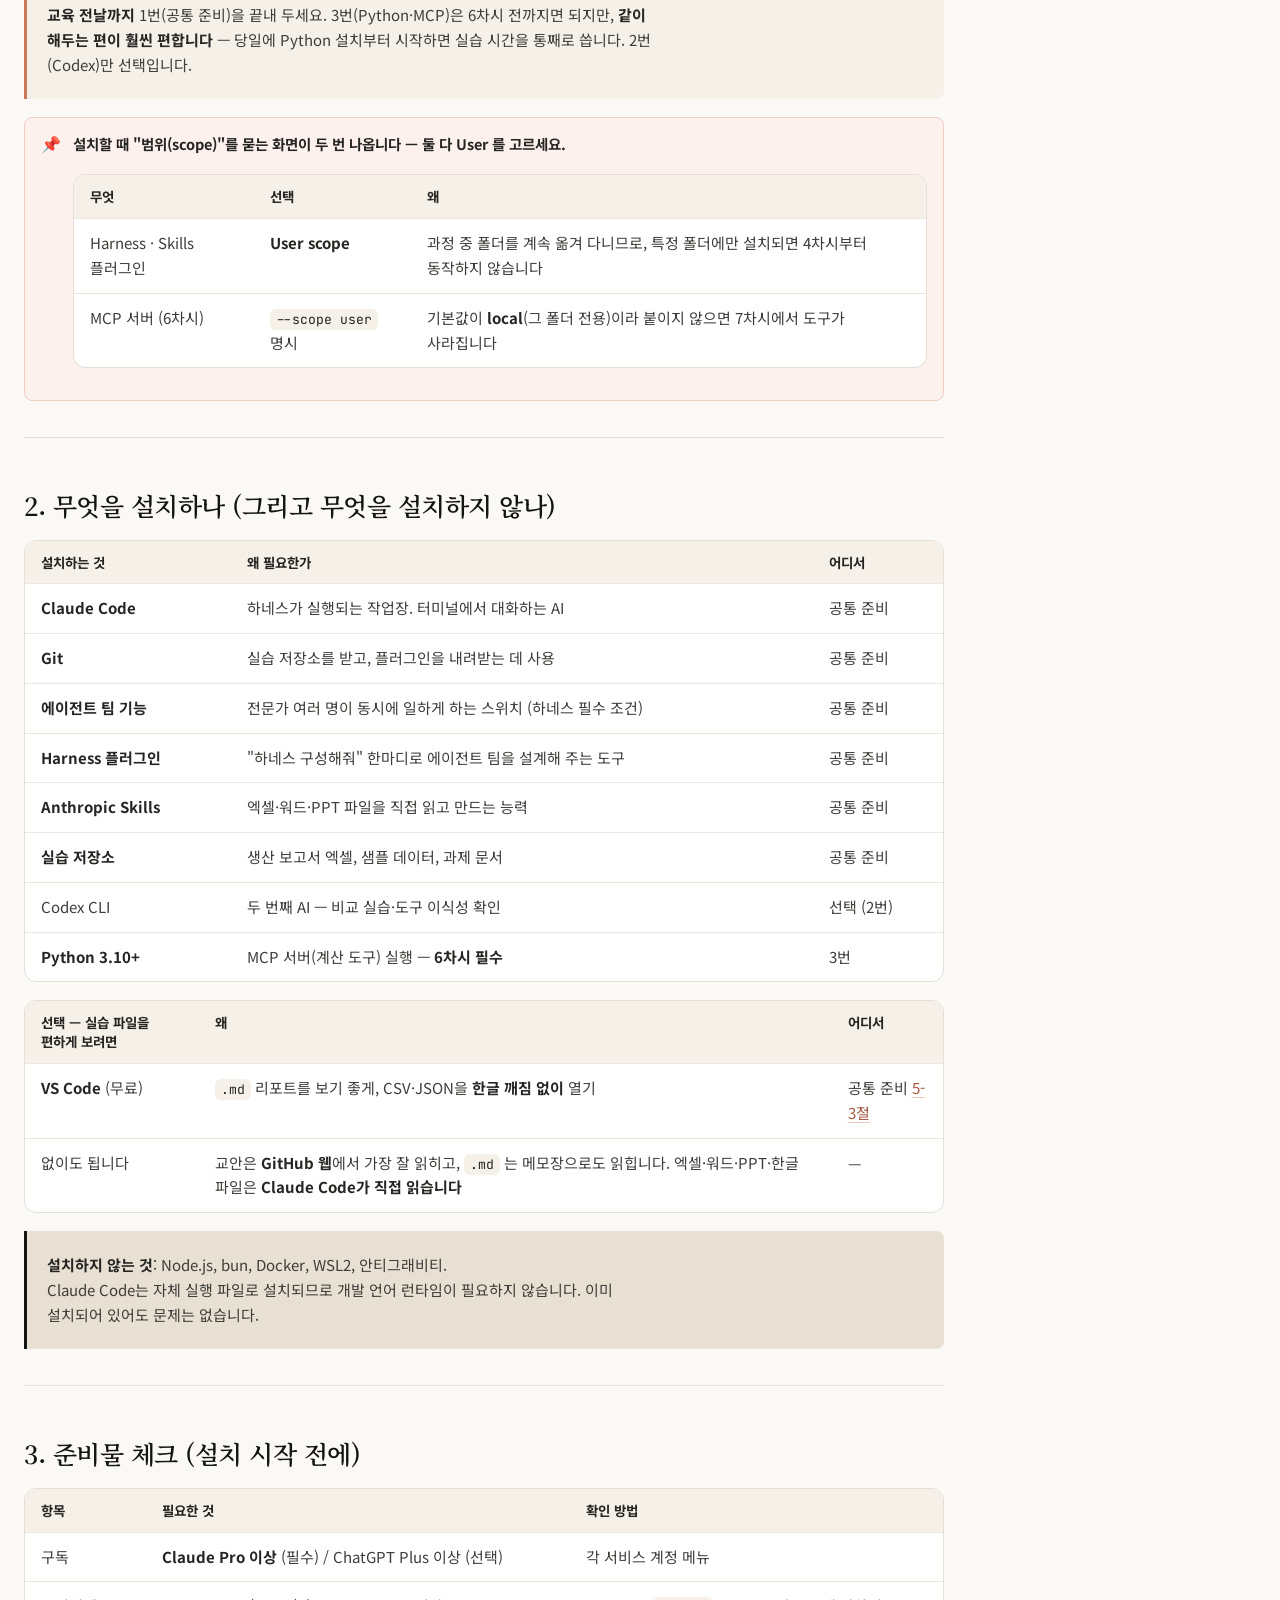
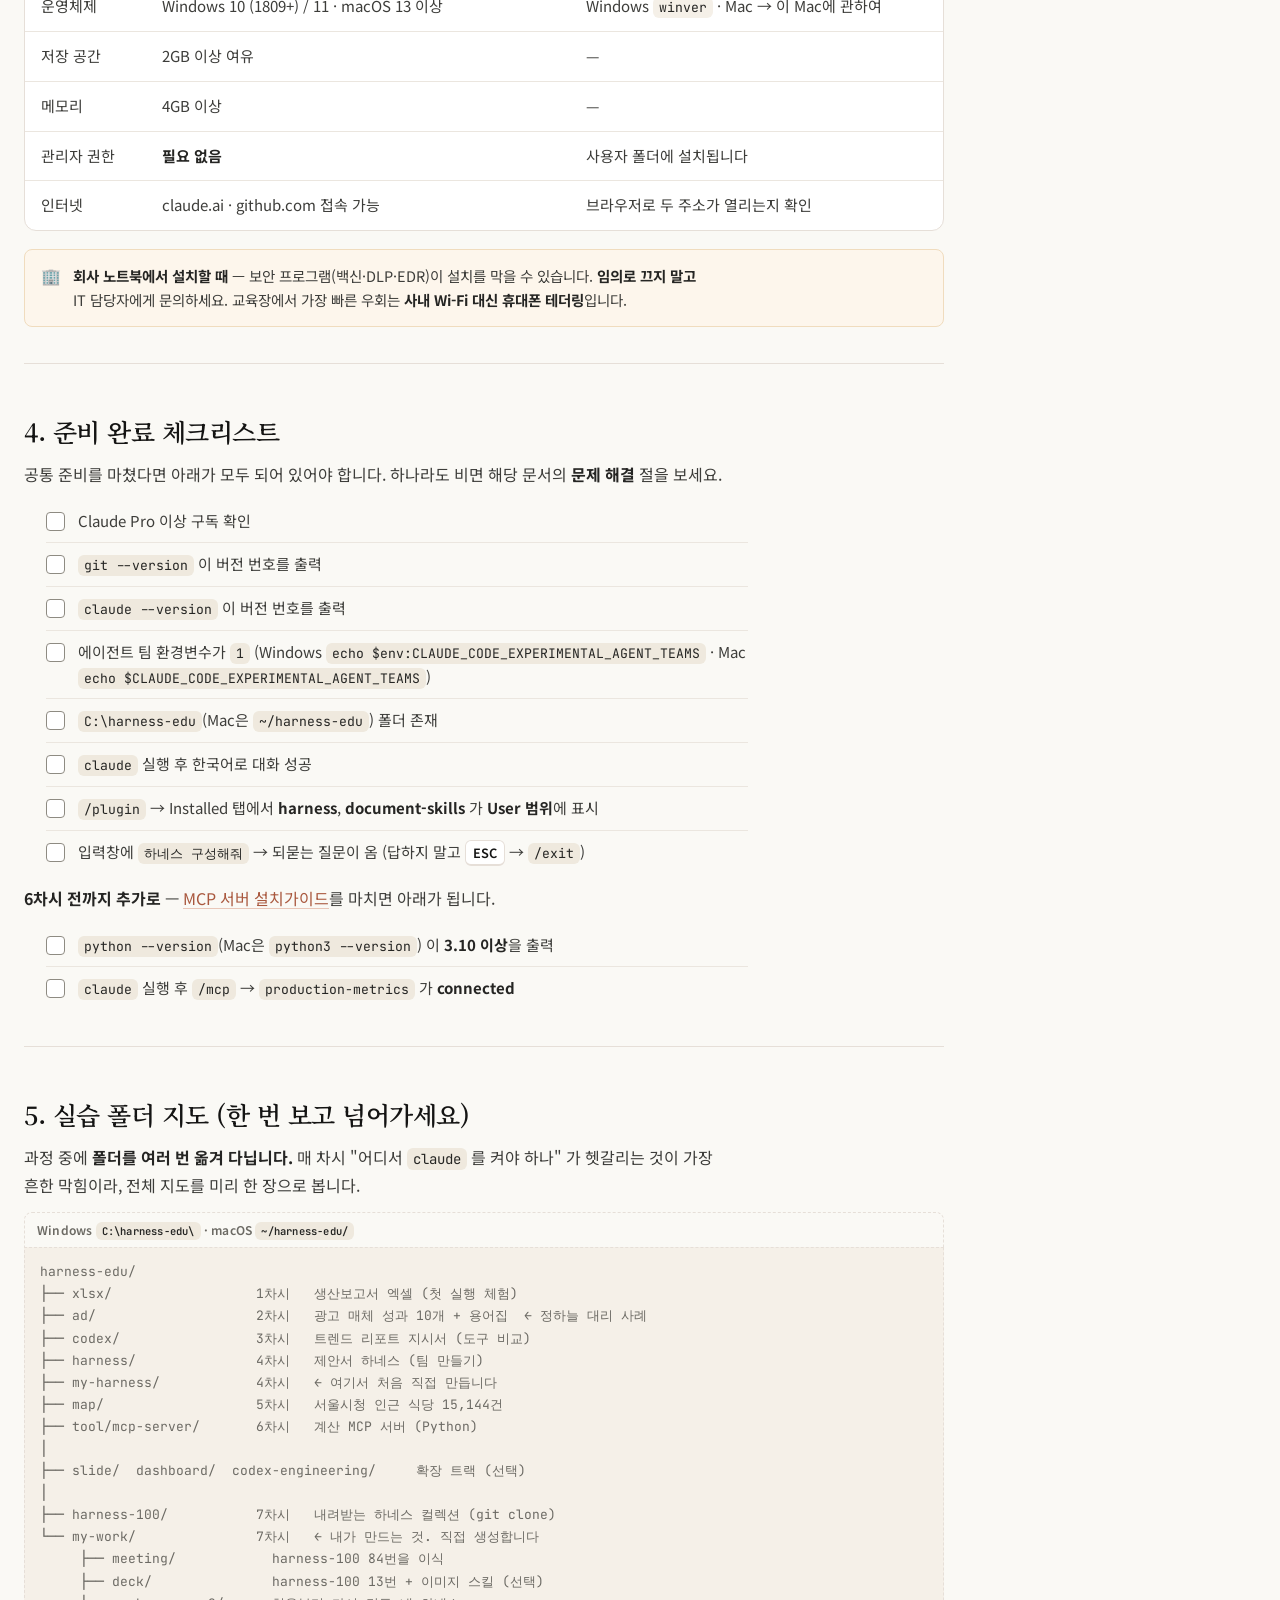
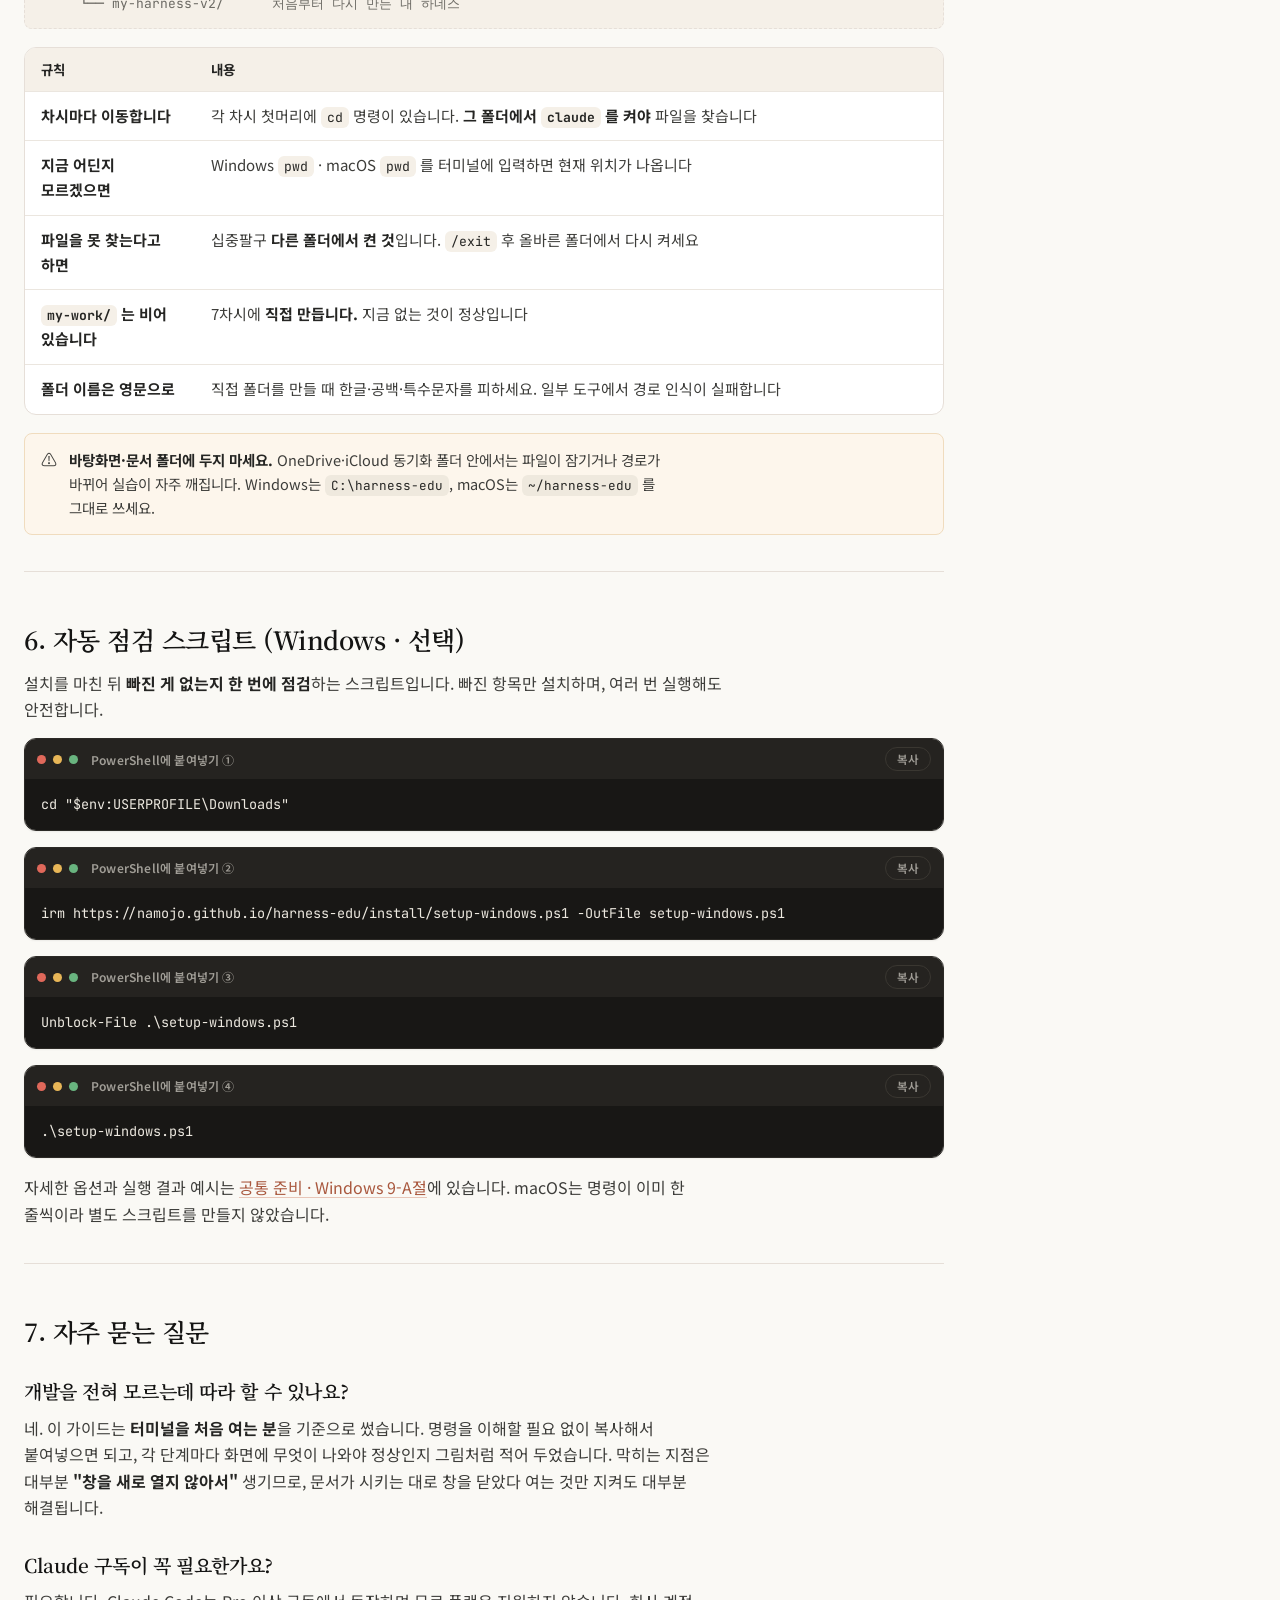
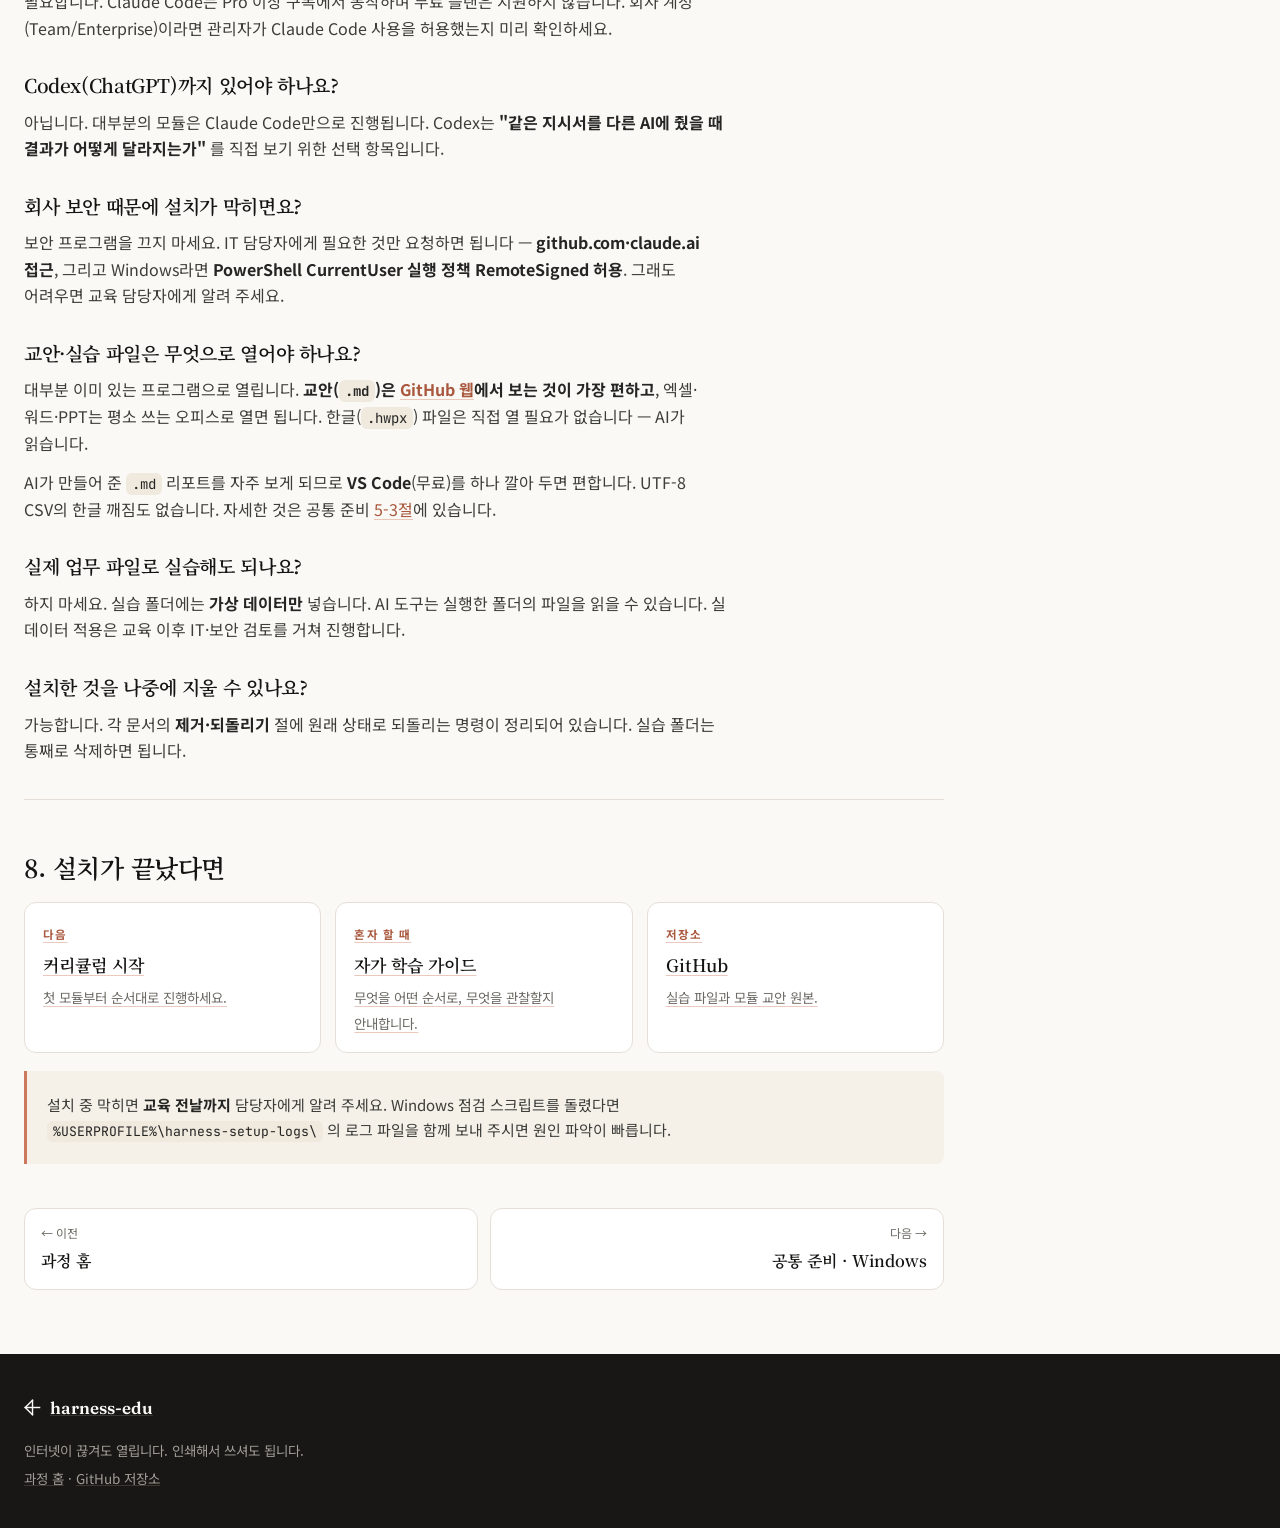
==== commit 3f239ba2: "초보자 이탈 지점 8곳 보강 + 차시 순서 근거 명시 1. Python 6차시 필수로 승격 — 설치 허브 지도/표/체크리스트, index STEP 5 신설,    MCP 가이드 §" ====
--- a/docs/install/index.html
+++ b/docs/install/index.html
@@ -69,7 +69,7 @@
 
 <h2 id="1-전체-설치-지도">1. 전체 설치 지도</h2>
 
-<p>문서는 세 개입니다. <strong>1번만 필수</strong>이고, 2·3번은 해당 모듈을 실습할 때만 하면 됩니다.</p>
+<p>문서는 세 개입니다. <strong>1번과 3번이 필수</strong>이고, 2번만 선택입니다. 1번은 <strong>교육 전날까지</strong>, 3번은 <strong>6차시 전까지</strong> 끝내면 됩니다.</p>
 
 <ul class="flow">
   <li>
@@ -91,18 +91,18 @@
     </div>
   </li>
   <li>
-    <span class="num opt">3</span>
+    <span class="num">3</span>
     <div class="body">
       <strong><a href="mcp-server.html">MCP 서버 (Tool)</a> — 나만의 도구 붙이기</strong>
       <p>파이썬 40줄짜리 계산기를 Claude Code와 Codex 양쪽에 붙입니다. &quot;AI가 못 하는 정확한 계산은 코드에 맡긴다&quot; 를 손으로 확인합니다.</p>
-      <p class="muted">Tool 모듈을 실습할 때만 필요합니다. Python은 이 문서에서만 씁니다.</p>
-      <div class="tags"><span class="tag opt">모듈 전용</span><span class="tag">⏱ 20~30분</span><span class="tag">🐍 Python 3.10+</span></div>
+      <p class="muted"><strong>6차시 필수입니다.</strong> 6차시 실습 세 개 중 두 개가 Python으로 돌아갑니다. 당일에 설치하려다 막히는 일이 가장 많으니 <strong>미리</strong> 해두세요.</p>
+      <div class="tags"><span class="tag req">6차시 필수</span><span class="tag">⏱ 20~30분</span><span class="tag">🐍 Python 3.10+</span></div>
     </div>
   </li>
 </ul>
 
 <blockquote>
-  <p><strong>교육 전날까지</strong> 1번(공통 준비)만이라도 끝내 두세요. 나머지는 해당 모듈 직전에 해도 늦지 않습니다.</p>
+  <p><strong>교육 전날까지</strong> 1번(공통 준비)을 끝내 두세요. 3번(Python·MCP)은 6차시 전까지면 되지만, <strong>같이 해두는 편이 훨씬 편합니다</strong> — 당일에 Python 설치부터 시작하면 실습 시간을 통째로 씁니다. 2번(Codex)만 선택입니다.</p>
 </blockquote>
 
 <section class="callout callout-stop"><span class="callout-icon" aria-hidden="true">📌</span><div class="callout-body">
@@ -129,7 +129,7 @@
 <tr><td><strong>Anthropic Skills</strong></td><td>엑셀·워드·PPT 파일을 직접 읽고 만드는 능력</td><td>공통 준비</td></tr>
 <tr><td><strong>실습 저장소</strong></td><td>생산 보고서 엑셀, 샘플 데이터, 과제 문서</td><td>공통 준비</td></tr>
 <tr><td>Codex CLI</td><td>두 번째 AI — 비교 실습·도구 이식성 확인</td><td>선택 (2번)</td></tr>
-<tr><td>Python</td><td>MCP 서버(계산 도구) 실행</td><td>선택 (3번)</td></tr>
+<tr><td><strong>Python 3.10+</strong></td><td>MCP 서버(계산 도구) 실행 — <strong>6차시 필수</strong></td><td>3번</td></tr>
 </tbody></table></div>
 
 <div class="table-wrap"><table>
@@ -180,9 +180,51 @@
 <li>입력창에 <code>하네스 구성해줘</code> → 되묻는 질문이 옴 (답하지 말고 <kbd>ESC</kbd> → <code>/exit</code>)</li>
 </ul>
 
-<hr>
-
-<h2 id="5-자동-점검-스크립트">5. 자동 점검 스크립트 (Windows · 선택)</h2>
+<p><strong>6차시 전까지 추가로</strong> — <a href="mcp-server.html">MCP 서버 설치가이드</a>를 마치면 아래가 됩니다.</p>
+
+<ul class="checklist">
+<li><code>python --version</code>(Mac은 <code>python3 --version</code>) 이 <strong>3.10 이상</strong>을 출력</li>
+<li><code>claude</code> 실행 후 <code>/mcp</code> → <code>production-metrics</code> 가 <strong>connected</strong></li>
+</ul>
+
+<hr>
+
+<h2 id="5-실습-폴더-지도">5. 실습 폴더 지도 (한 번 보고 넘어가세요)</h2>
+
+<p>과정 중에 <strong>폴더를 여러 번 옮겨 다닙니다.</strong> 매 차시 &quot;어디서 <code>claude</code> 를 켜야 하나&quot; 가 헷갈리는 것이 가장 흔한 막힘이라, 전체 지도를 미리 한 장으로 봅니다.</p>
+
+<div class="code-card is-out"><div class="code-bar"><span class="code-label">Windows <code>C:\harness-edu\</code> · macOS <code>~/harness-edu/</code></span></div><pre>harness-edu/
+├── xlsx/                  1차시   생산보고서 엑셀 (첫 실행 체험)
+├── ad/                    2차시   광고 매체 성과 10개 + 용어집  ← 정하늘 대리 사례
+├── codex/                 3차시   트렌드 리포트 지시서 (도구 비교)
+├── harness/               4차시   제안서 하네스 (팀 만들기)
+├── my-harness/            4차시   ← 여기서 처음 직접 만듭니다
+├── map/                   5차시   서울시청 인근 식당 15,144건
+├── tool/mcp-server/       6차시   계산 MCP 서버 (Python)
+│
+├── slide/  dashboard/  codex-engineering/     확장 트랙 (선택)
+│
+├── harness-100/           7차시   내려받는 하네스 컬렉션 (git clone)
+└── my-work/               7차시   ← 내가 만드는 것. 직접 생성합니다
+     ├── meeting/            harness-100 84번을 이식
+     ├── deck/               harness-100 13번 + 이미지 스킬 (선택)
+     └── my-harness-v2/      처음부터 다시 만든 내 하네스</pre></div>
+
+<div class="table-wrap"><table>
+<thead><tr><th style="width:170px">규칙</th><th>내용</th></tr></thead>
+<tbody>
+<tr><td><strong>차시마다 이동합니다</strong></td><td>각 차시 첫머리에 <code>cd</code> 명령이 있습니다. <strong>그 폴더에서 <code>claude</code> 를 켜야</strong> 파일을 찾습니다</td></tr>
+<tr><td><strong>지금 어딘지 모르겠으면</strong></td><td>Windows <code>pwd</code> · macOS <code>pwd</code> 를 터미널에 입력하면 현재 위치가 나옵니다</td></tr>
+<tr><td><strong>파일을 못 찾는다고 하면</strong></td><td>십중팔구 <strong>다른 폴더에서 켠 것</strong>입니다. <code>/exit</code> 후 올바른 폴더에서 다시 켜세요</td></tr>
+<tr><td><strong><code>my-work/</code> 는 비어 있습니다</strong></td><td>7차시에 <strong>직접 만듭니다.</strong> 지금 없는 것이 정상입니다</td></tr>
+<tr><td><strong>폴더 이름은 영문으로</strong></td><td>직접 폴더를 만들 때 한글·공백·특수문자를 피하세요. 일부 도구에서 경로 인식이 실패합니다</td></tr>
+</tbody></table></div>
+
+<section class="callout callout-warn"><span class="callout-icon" aria-hidden="true">⚠️</span><div class="callout-body"><p><strong>바탕화면·문서 폴더에 두지 마세요.</strong> OneDrive·iCloud 동기화 폴더 안에서는 파일이 잠기거나 경로가 바뀌어 실습이 자주 깨집니다. Windows는 <code>C:\harness-edu</code>, macOS는 <code>~/harness-edu</code> 를 그대로 쓰세요.</p></div></section>
+
+<hr>
+
+<h2 id="6-자동-점검-스크립트">6. 자동 점검 스크립트 (Windows · 선택)</h2>
 
 <p>설치를 마친 뒤 <strong>빠진 게 없는지 한 번에 점검</strong>하는 스크립트입니다. 빠진 항목만 설치하며, 여러 번 실행해도 안전합니다.</p>
 
@@ -195,7 +237,7 @@
 
 <hr>
 
-<h2 id="6-자주-묻는-질문">6. 자주 묻는 질문</h2>
+<h2 id="7-자주-묻는-질문">7. 자주 묻는 질문</h2>
 
 <h3 id="faq-1">개발을 전혀 모르는데 따라 할 수 있나요?</h3>
 <p>네. 이 가이드는 <strong>터미널을 처음 여는 분</strong>을 기준으로 썼습니다. 명령을 이해할 필요 없이 복사해서 붙여넣으면 되고, 각 단계마다 화면에 무엇이 나와야 정상인지 그림처럼 적어 두었습니다. 막히는 지점은 대부분 <strong>&quot;창을 새로 열지 않아서&quot;</strong> 생기므로, 문서가 시키는 대로 창을 닫았다 여는 것만 지켜도 대부분 해결됩니다.</p>
@@ -221,7 +263,7 @@
 
 <hr>
 
-<h2 id="7-설치가-끝났다면">7. 설치가 끝났다면</h2>
+<h2 id="8-설치가-끝났다면">8. 설치가 끝났다면</h2>
 
 <div class="next-grid">
   <a class="next-card" href="../index.html#curriculum"><span class="k">다음</span><strong>커리큘럼 시작</strong><span>첫 모듈부터 순서대로 진행하세요.</span></a>
@@ -267,9 +309,10 @@
         <li><a href="#2-무엇을-설치하나">2. 무엇을 설치하나</a></li>
         <li><a href="#3-준비물-체크">3. 준비물 체크</a></li>
         <li><a href="#4-준비-완료-체크리스트">4. 준비 완료 체크리스트</a></li>
-        <li><a href="#5-자동-점검-스크립트">5. 자동 점검 스크립트</a></li>
-        <li><a href="#6-자주-묻는-질문">6. 자주 묻는 질문</a></li>
-        <li><a href="#7-설치가-끝났다면">7. 설치가 끝났다면</a></li>
+        <li><a href="#5-실습-폴더-지도">5. 실습 폴더 지도</a></li>
+        <li><a href="#6-자동-점검-스크립트">6. 자동 점검 스크립트</a></li>
+        <li><a href="#7-자주-묻는-질문">7. 자주 묻는 질문</a></li>
+        <li><a href="#8-설치가-끝났다면">8. 설치가 끝났다면</a></li>
       </ul>
     </details>
   </aside>
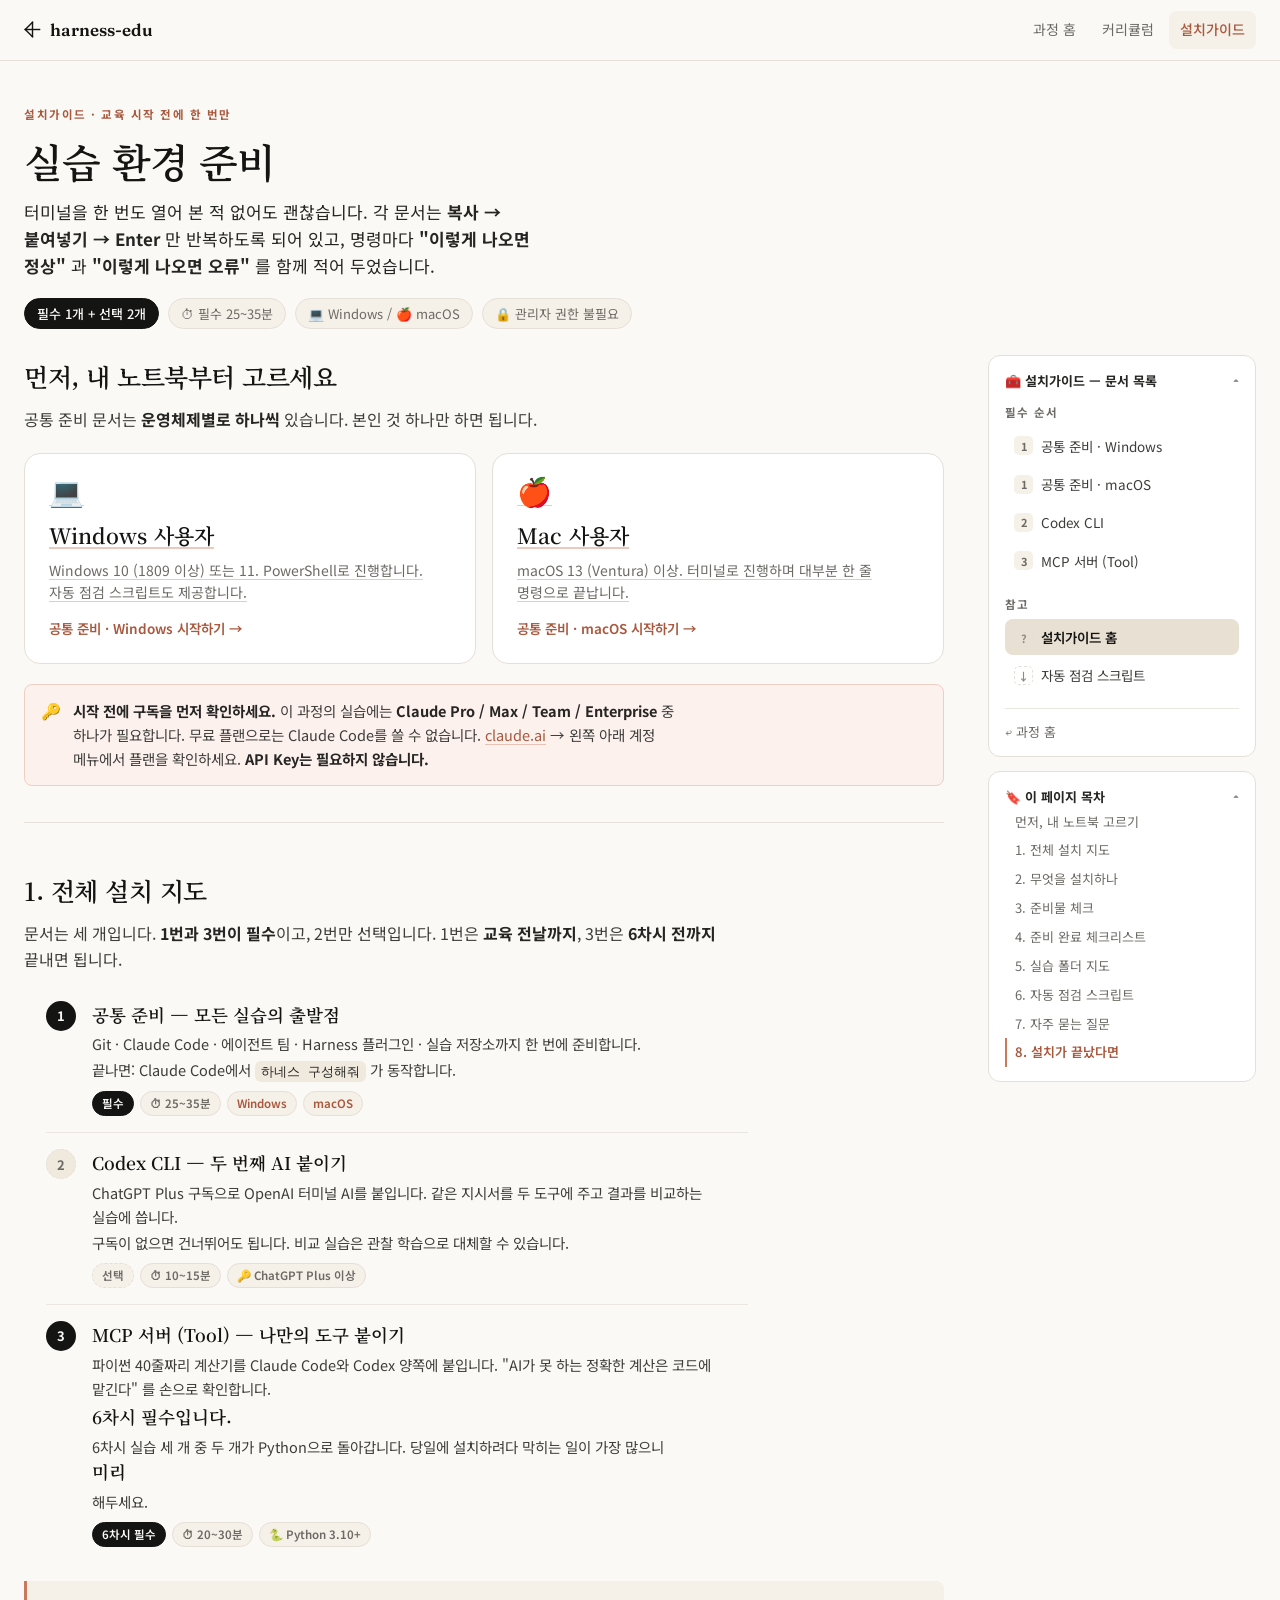
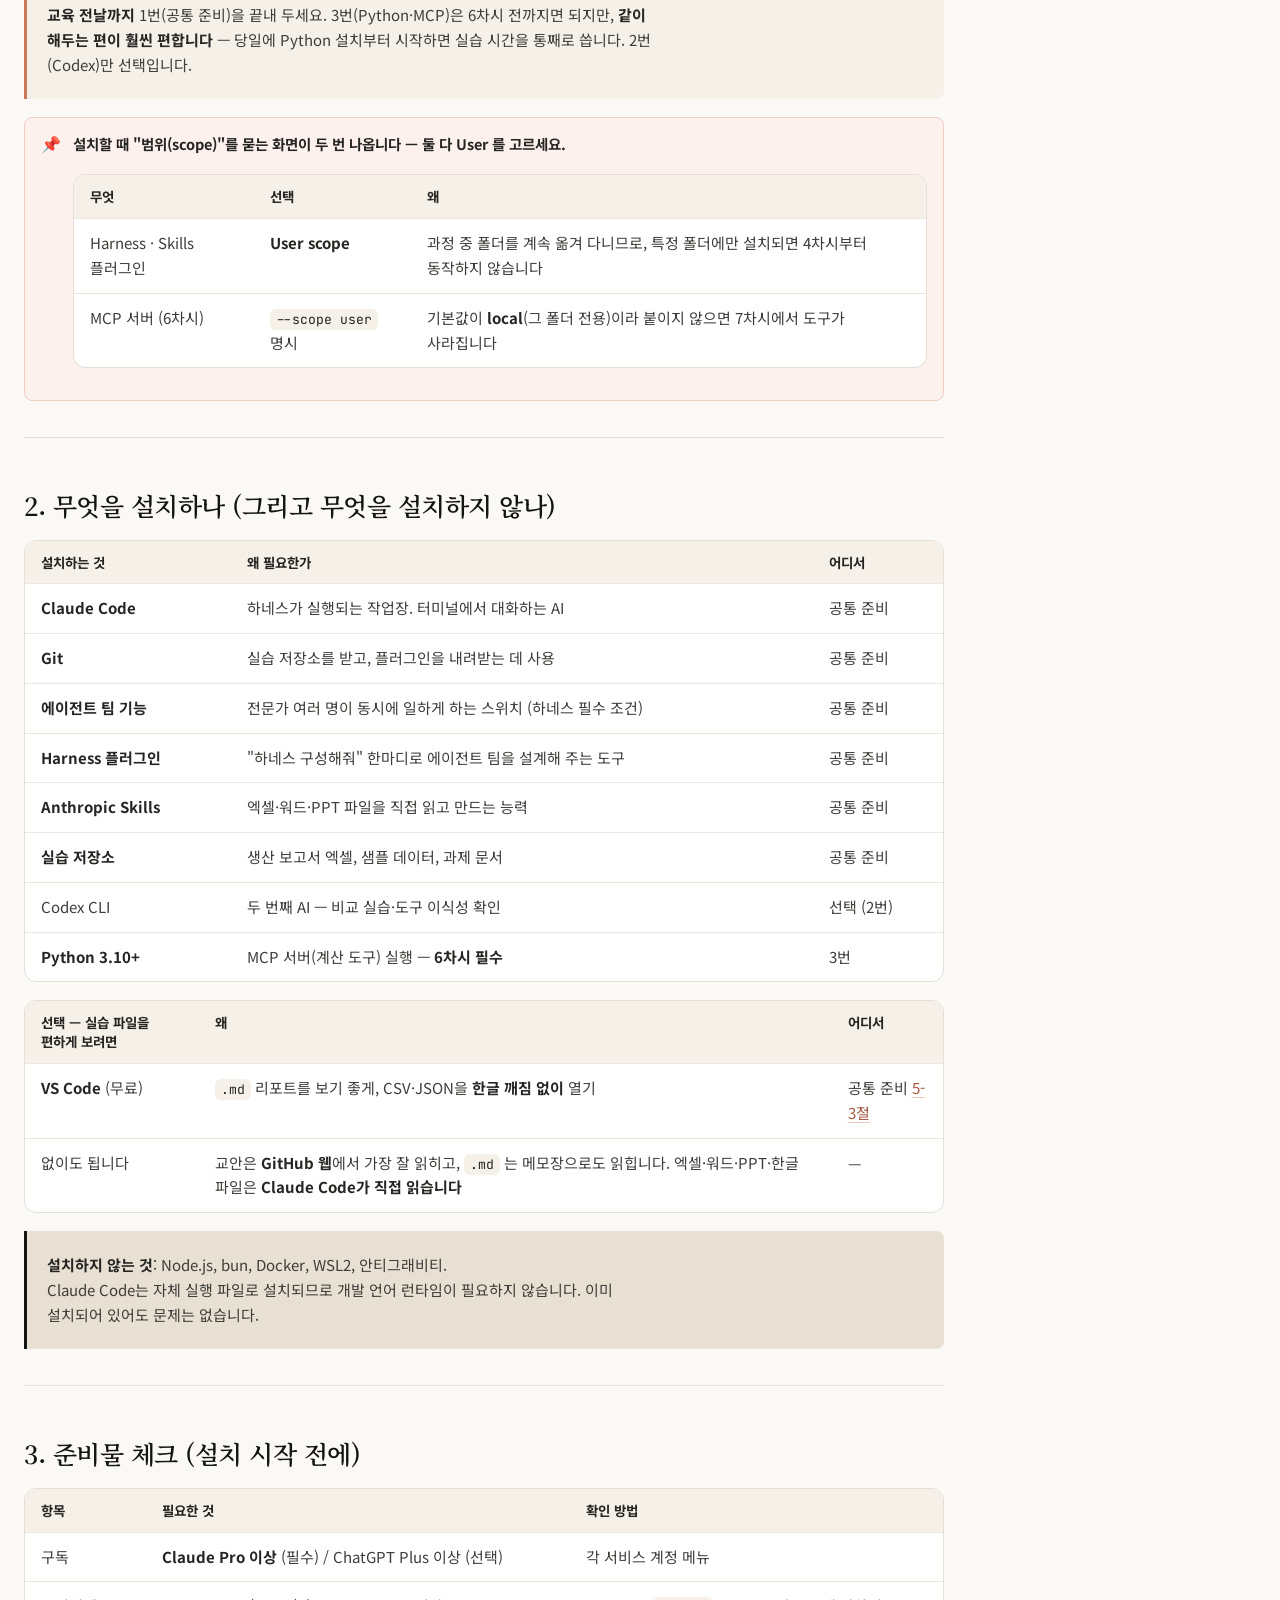
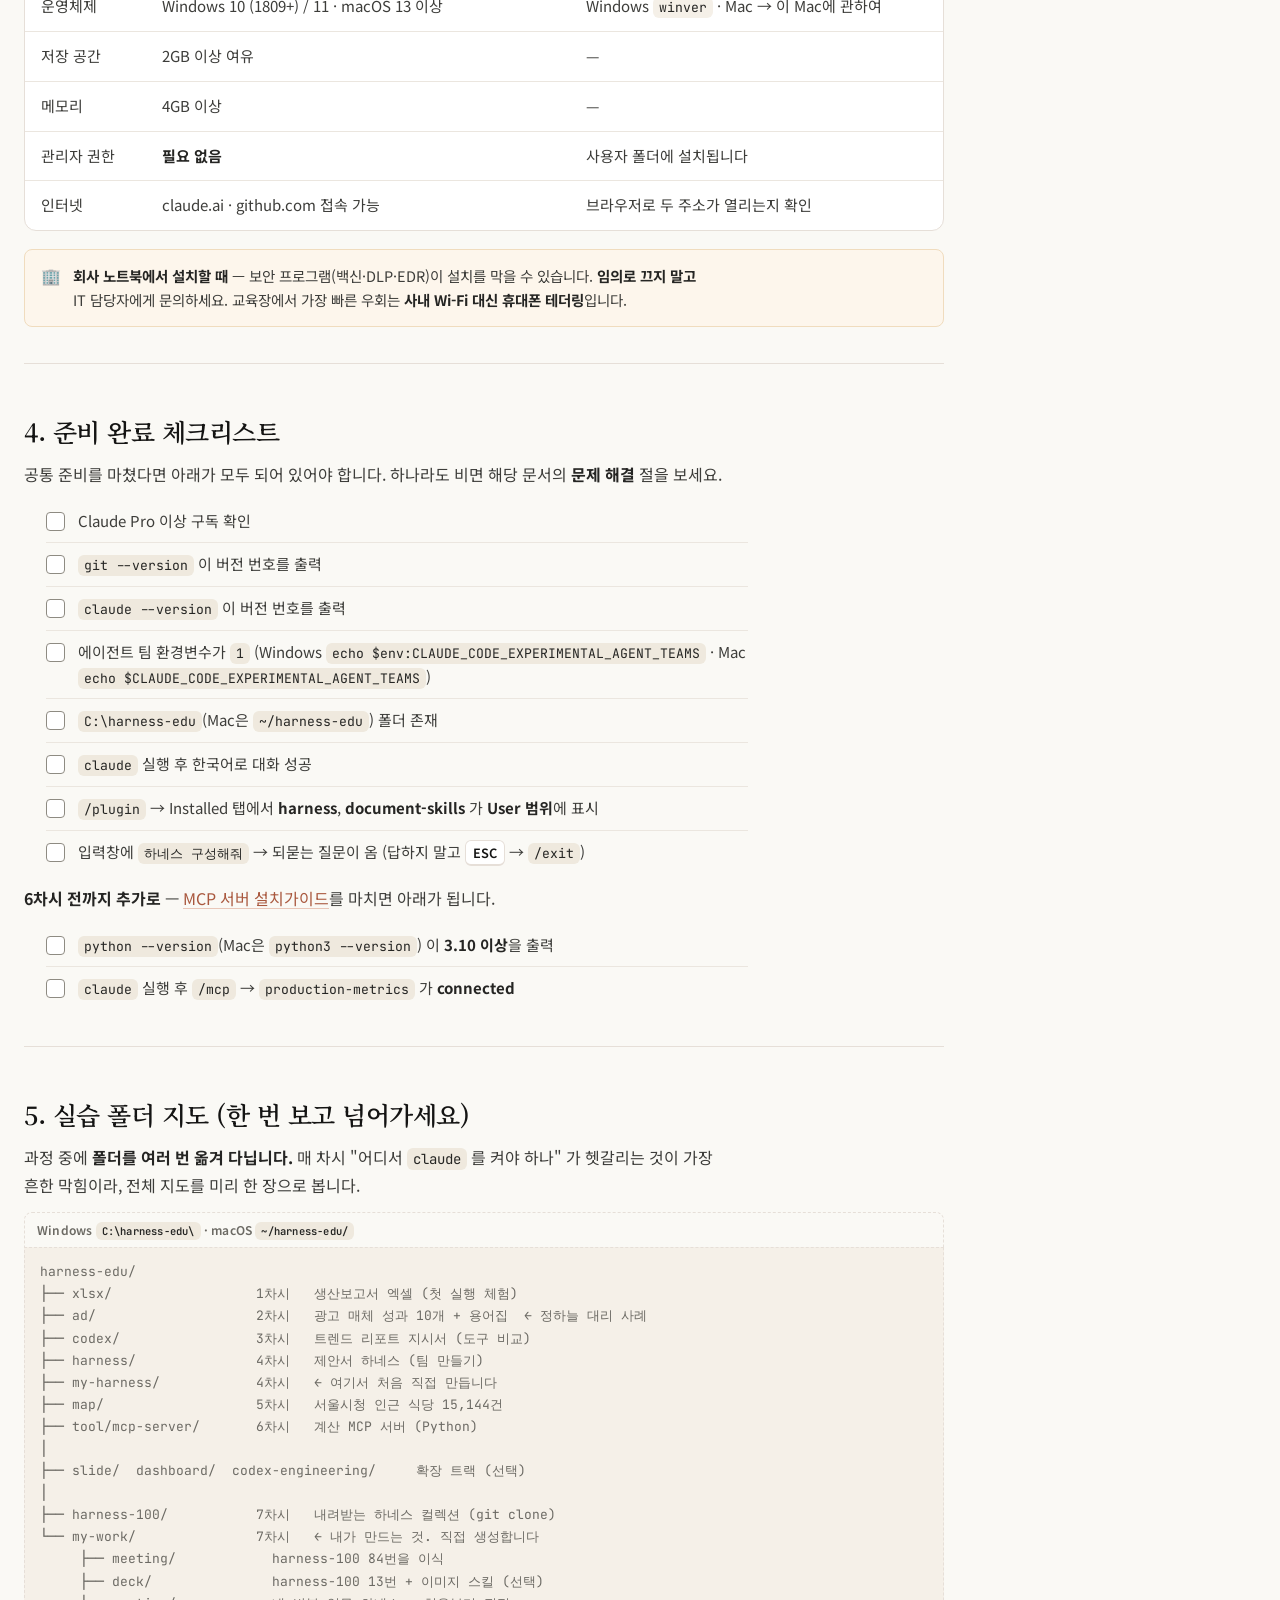
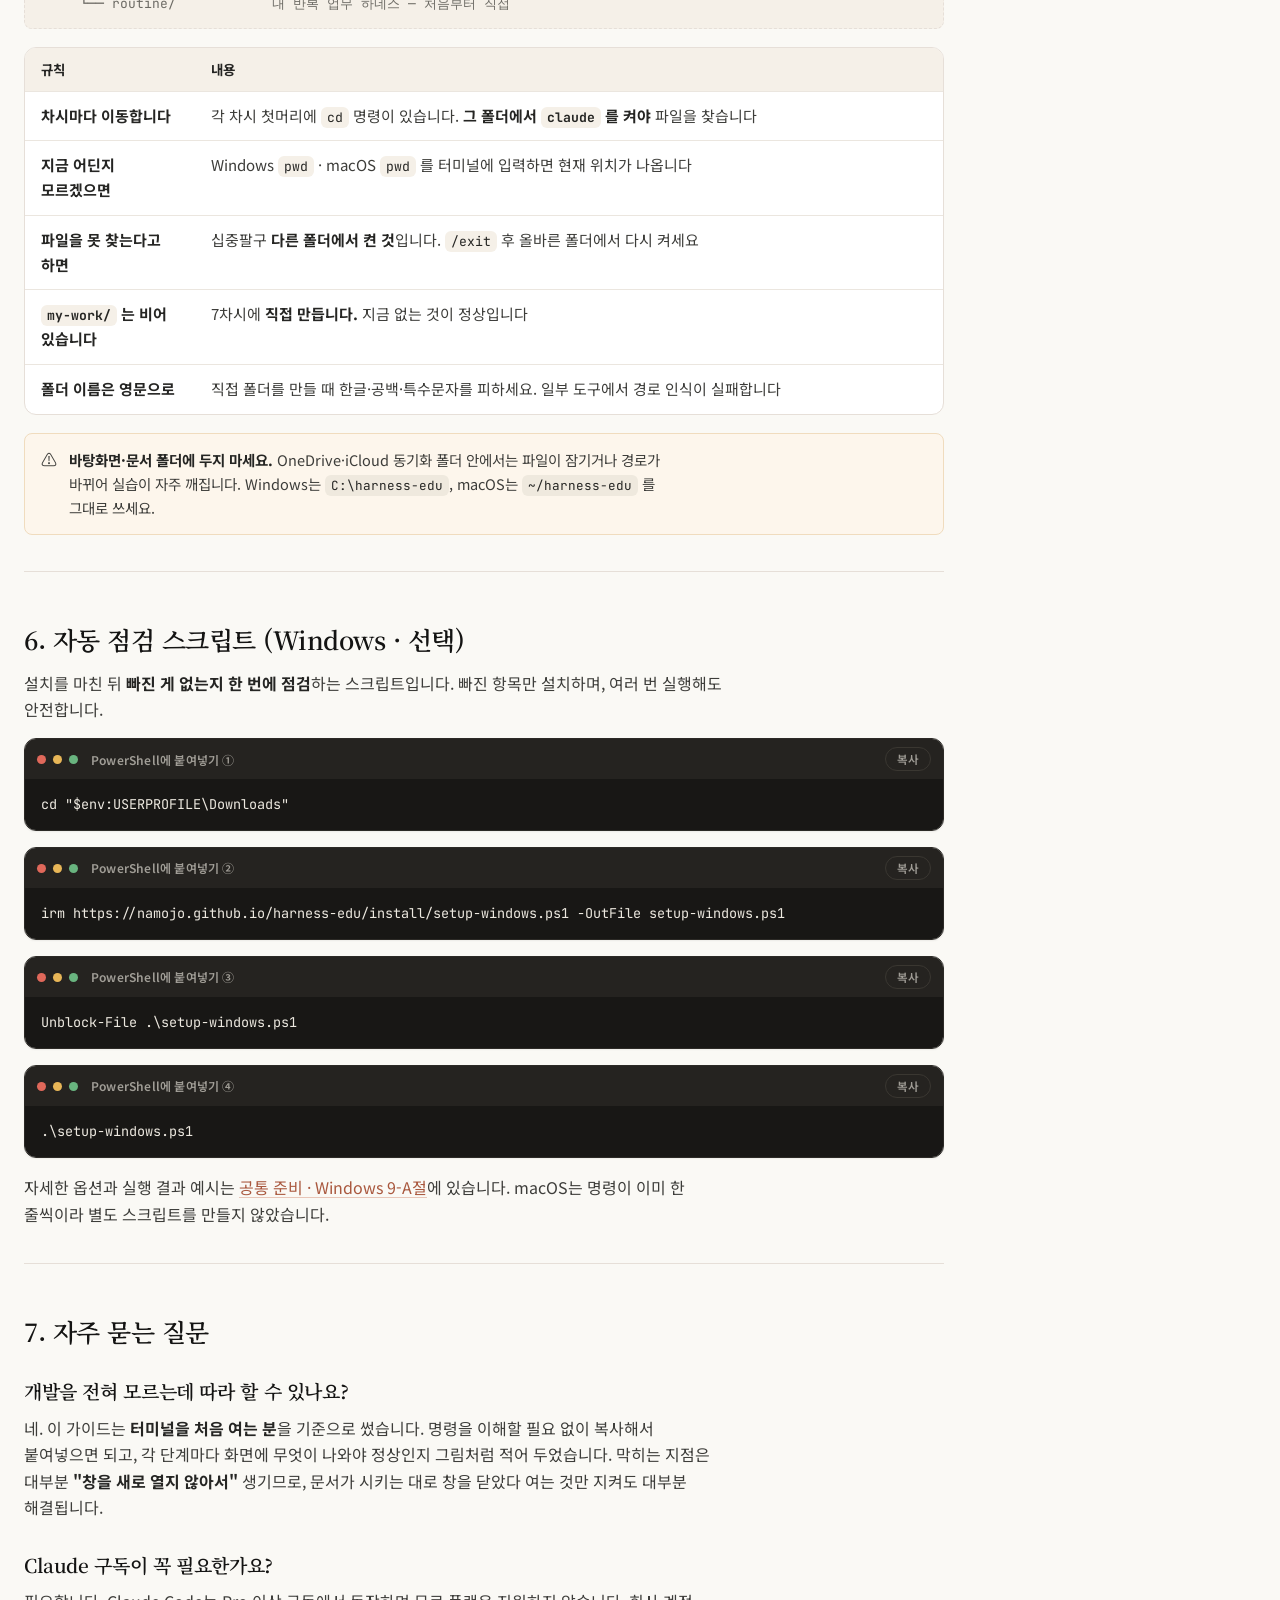
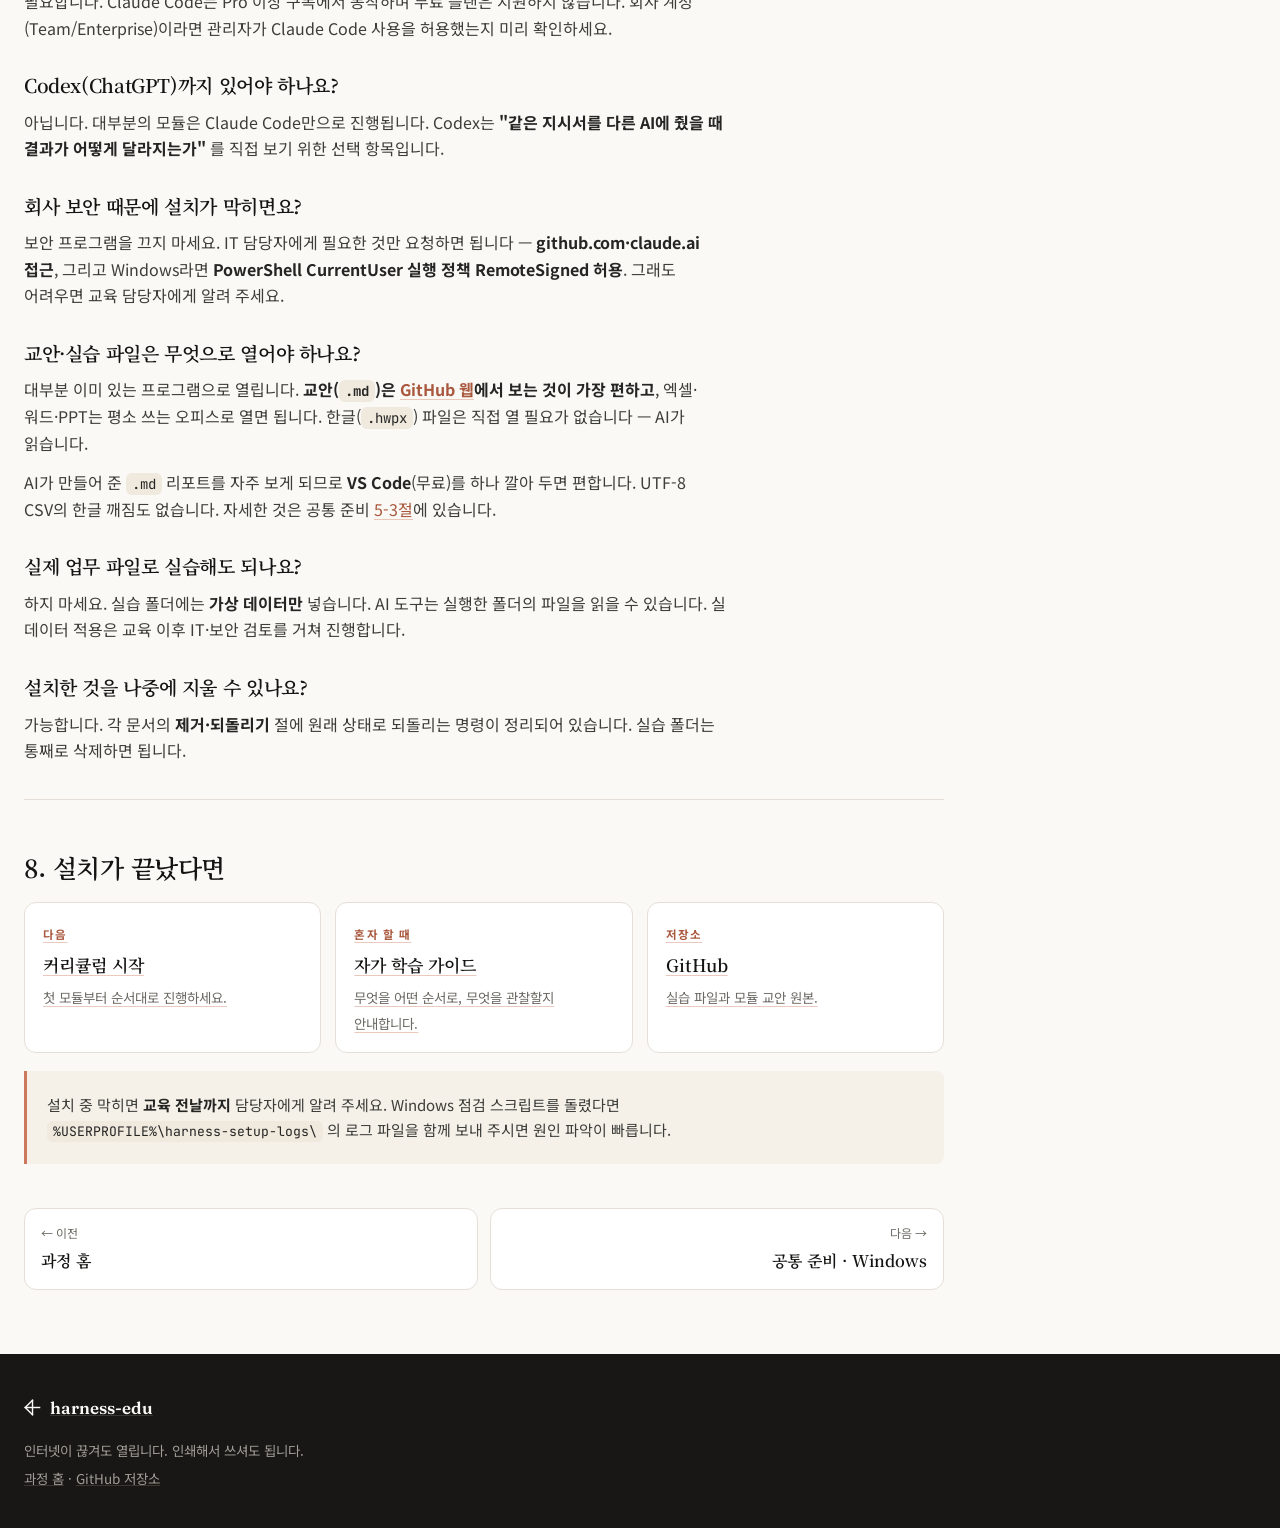
==== commit 3f64d7e8: "7차시 실습 D 폴더명을 my-harness-v2 → my-work/routine 으로 변경 이름에 -v2 를 붙여 재사용하면 4차시 my-harness/ 와 헷갈린다. 내용(반복" ====
--- a/docs/install/index.html
+++ b/docs/install/index.html
@@ -208,7 +208,7 @@
 └── my-work/               7차시   ← 내가 만드는 것. 직접 생성합니다
      ├── meeting/            harness-100 84번을 이식
      ├── deck/               harness-100 13번 + 이미지 스킬 (선택)
-     └── my-harness-v2/      처음부터 다시 만든 내 하네스</pre></div>
+     └── routine/            내 반복 업무 하네스 — 처음부터 직접</pre></div>
 
 <div class="table-wrap"><table>
 <thead><tr><th style="width:170px">규칙</th><th>내용</th></tr></thead>
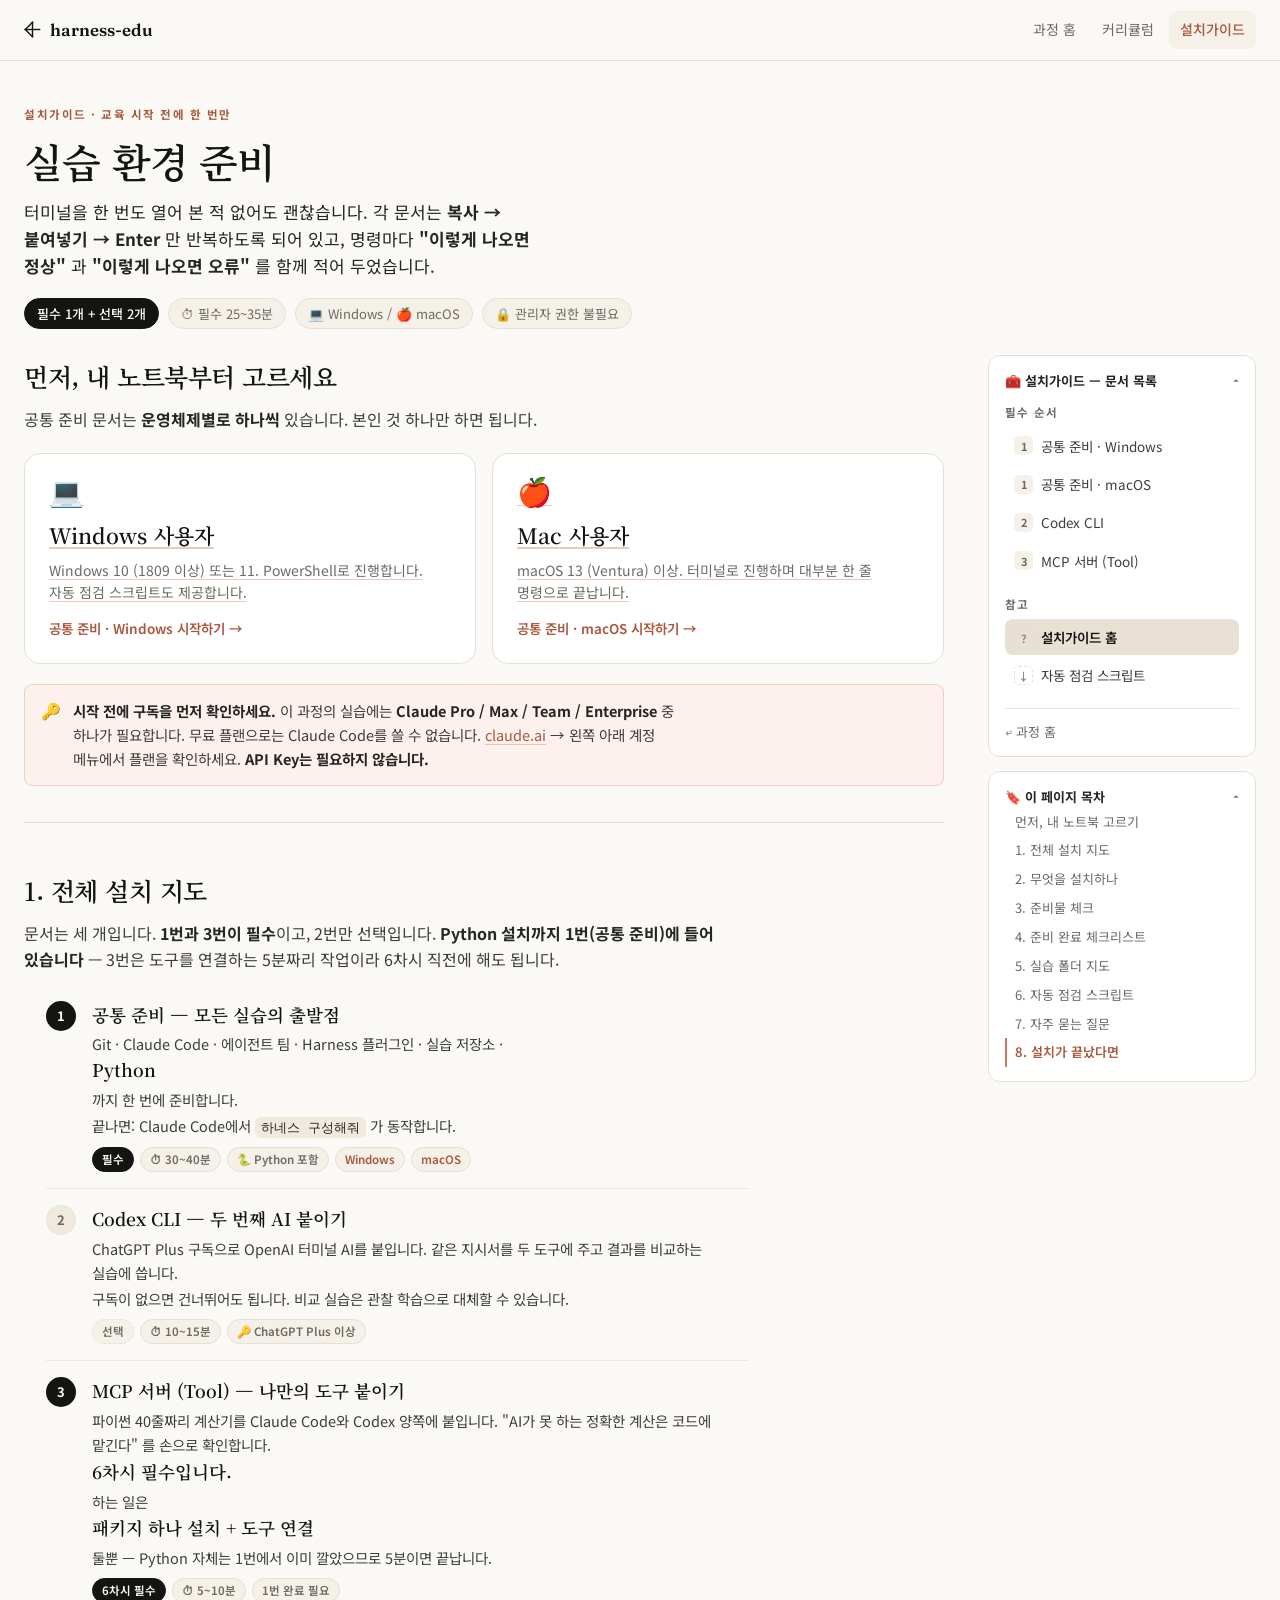
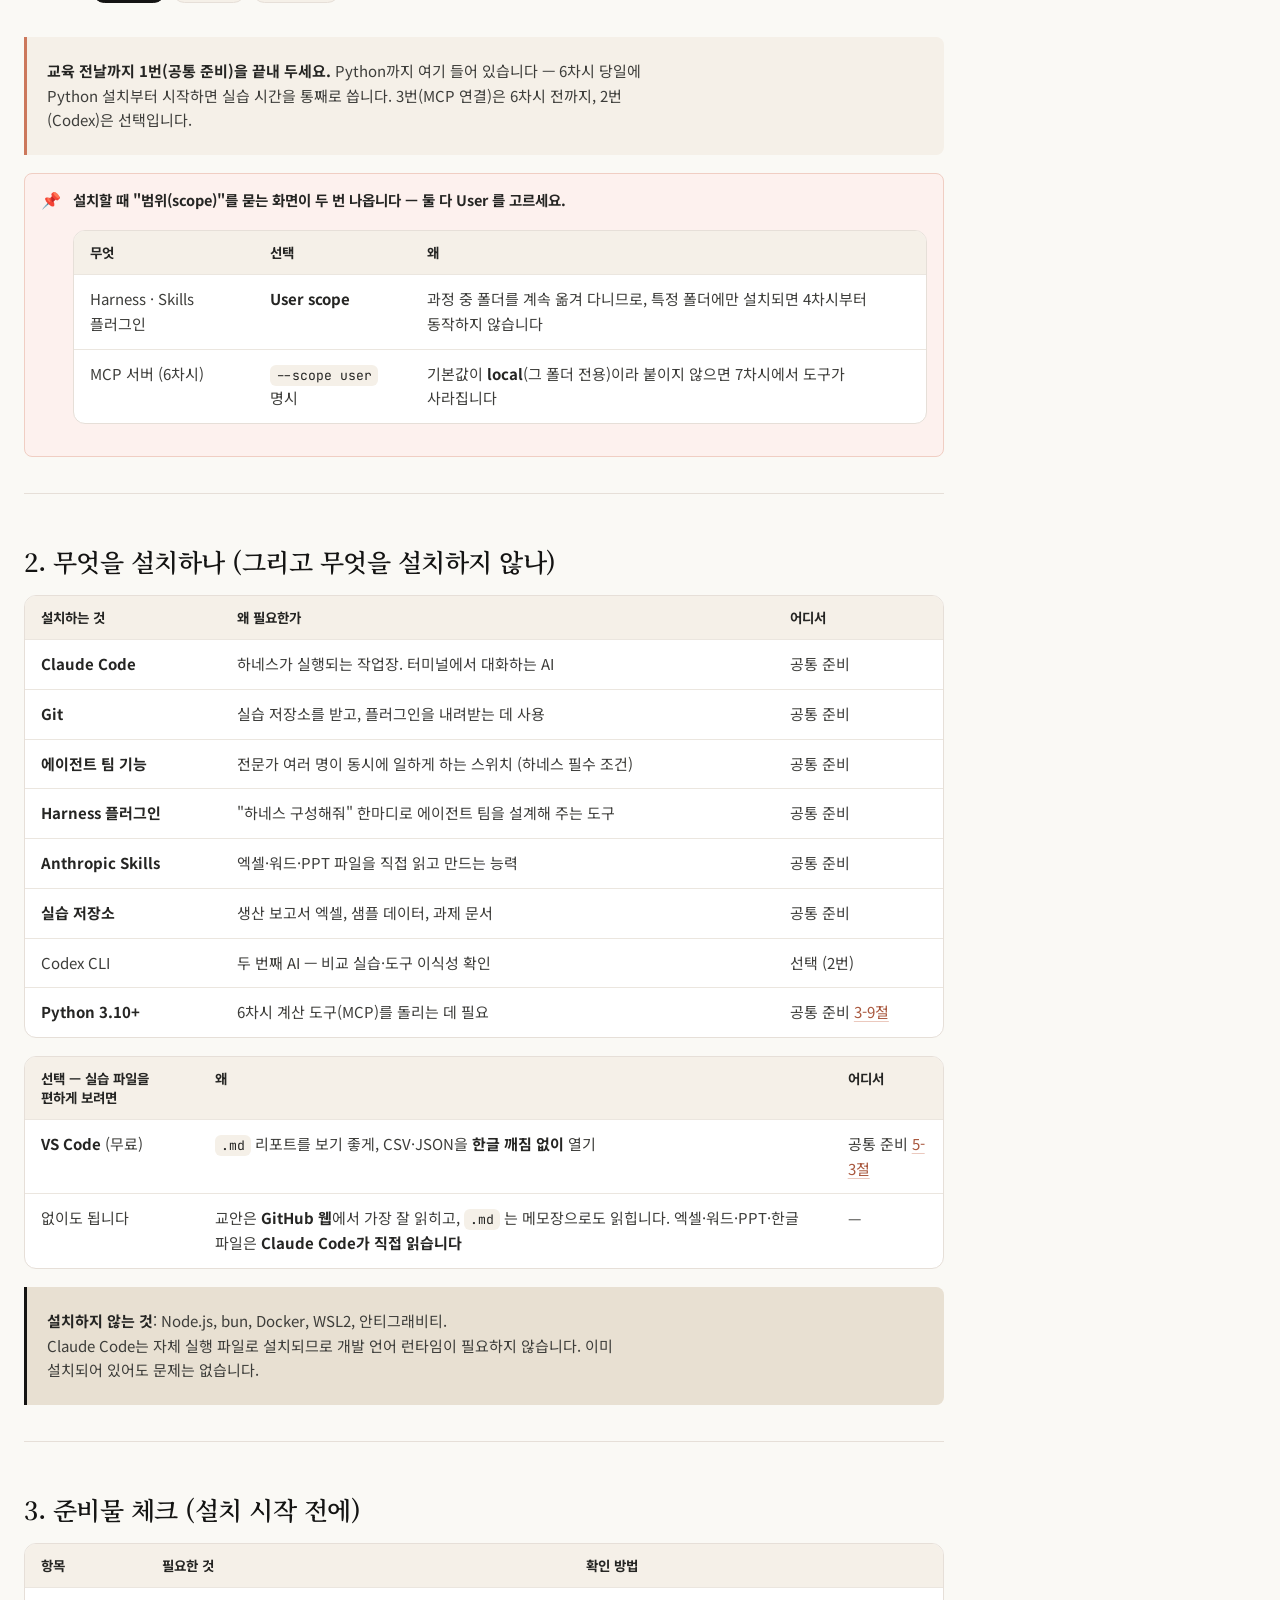
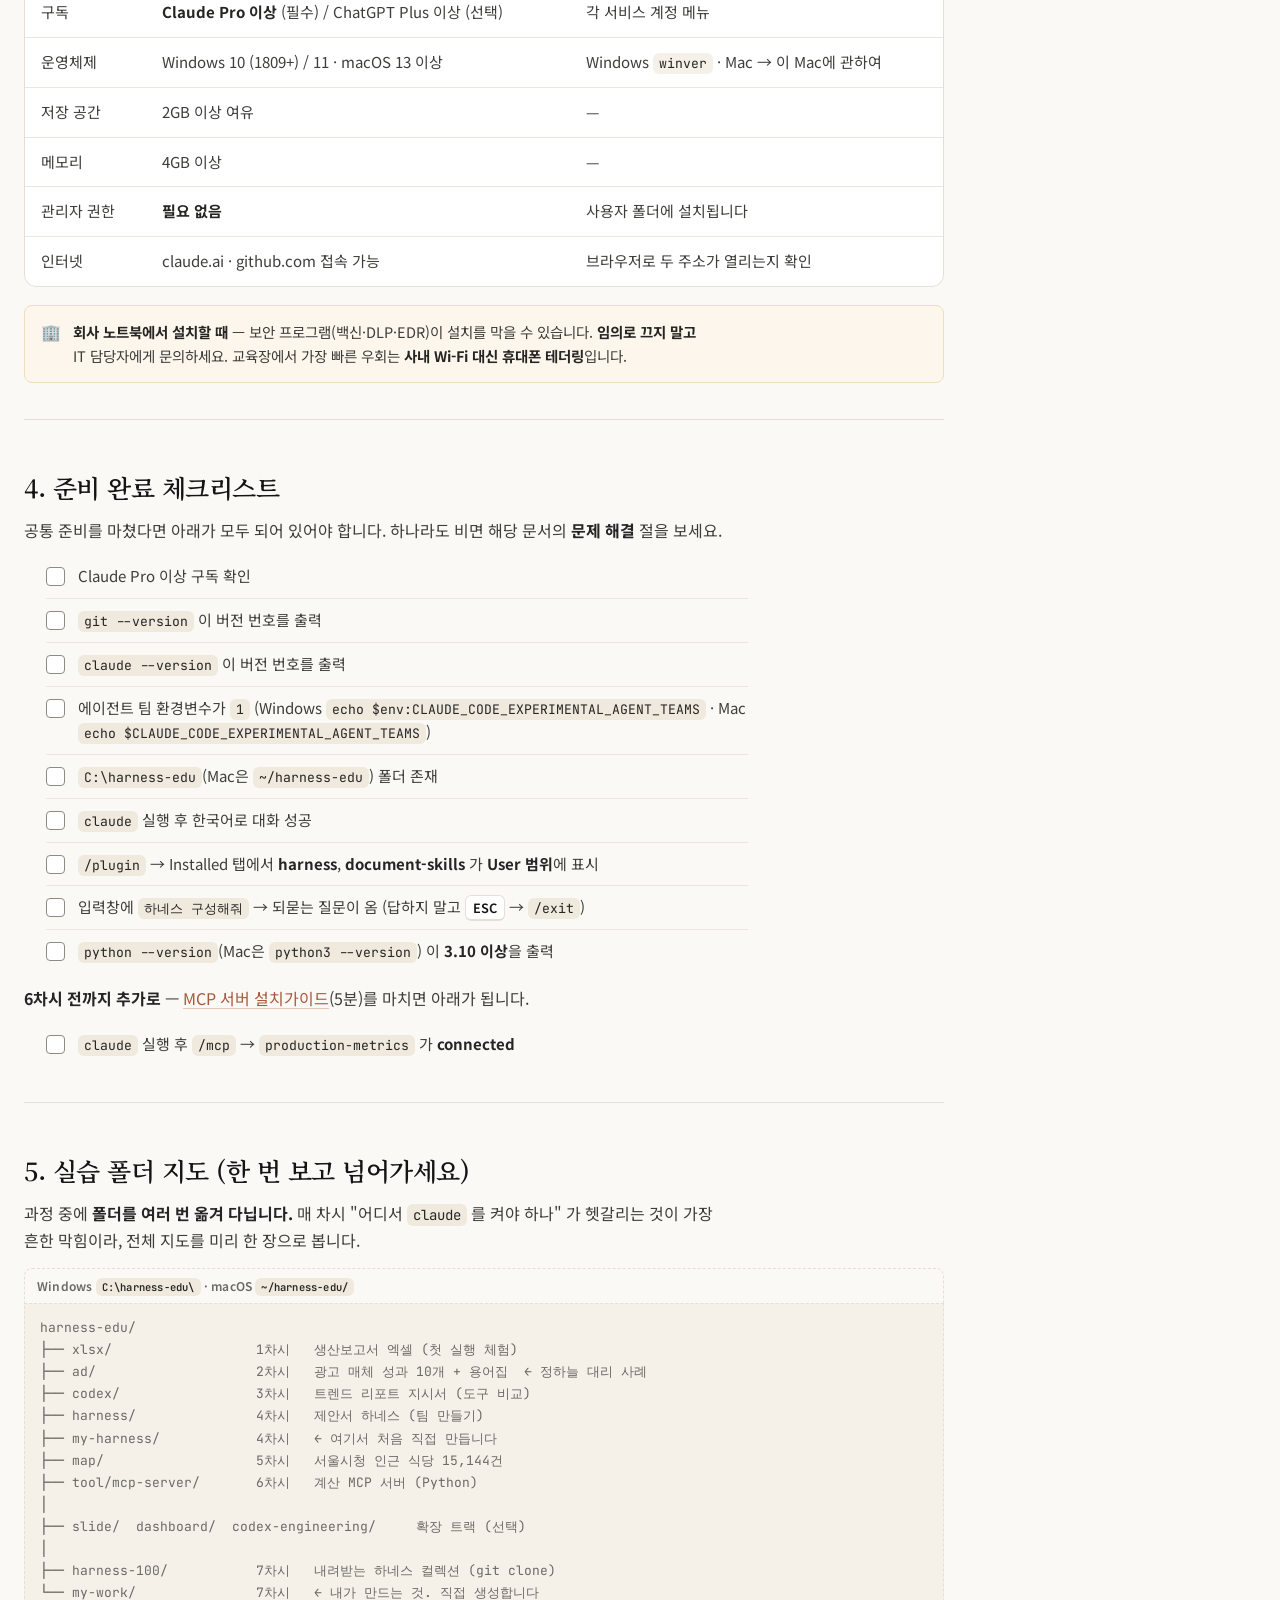
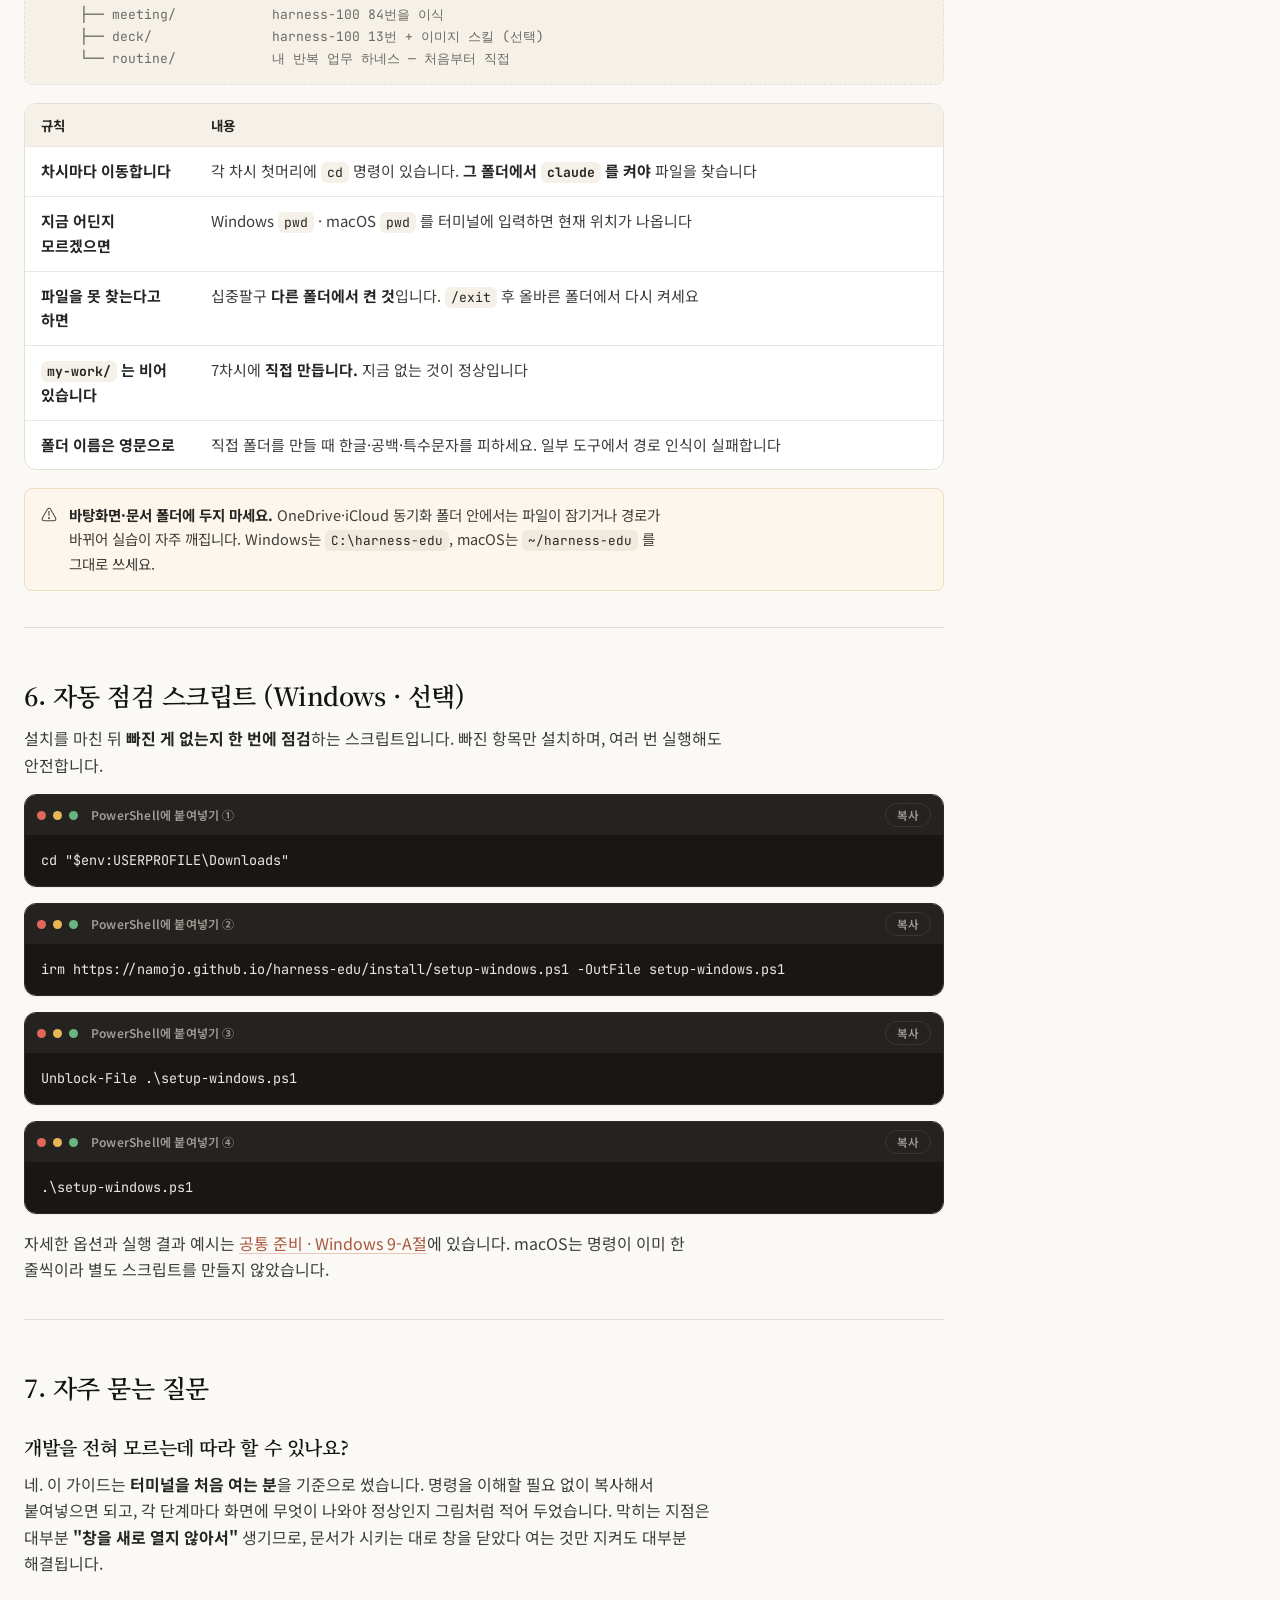
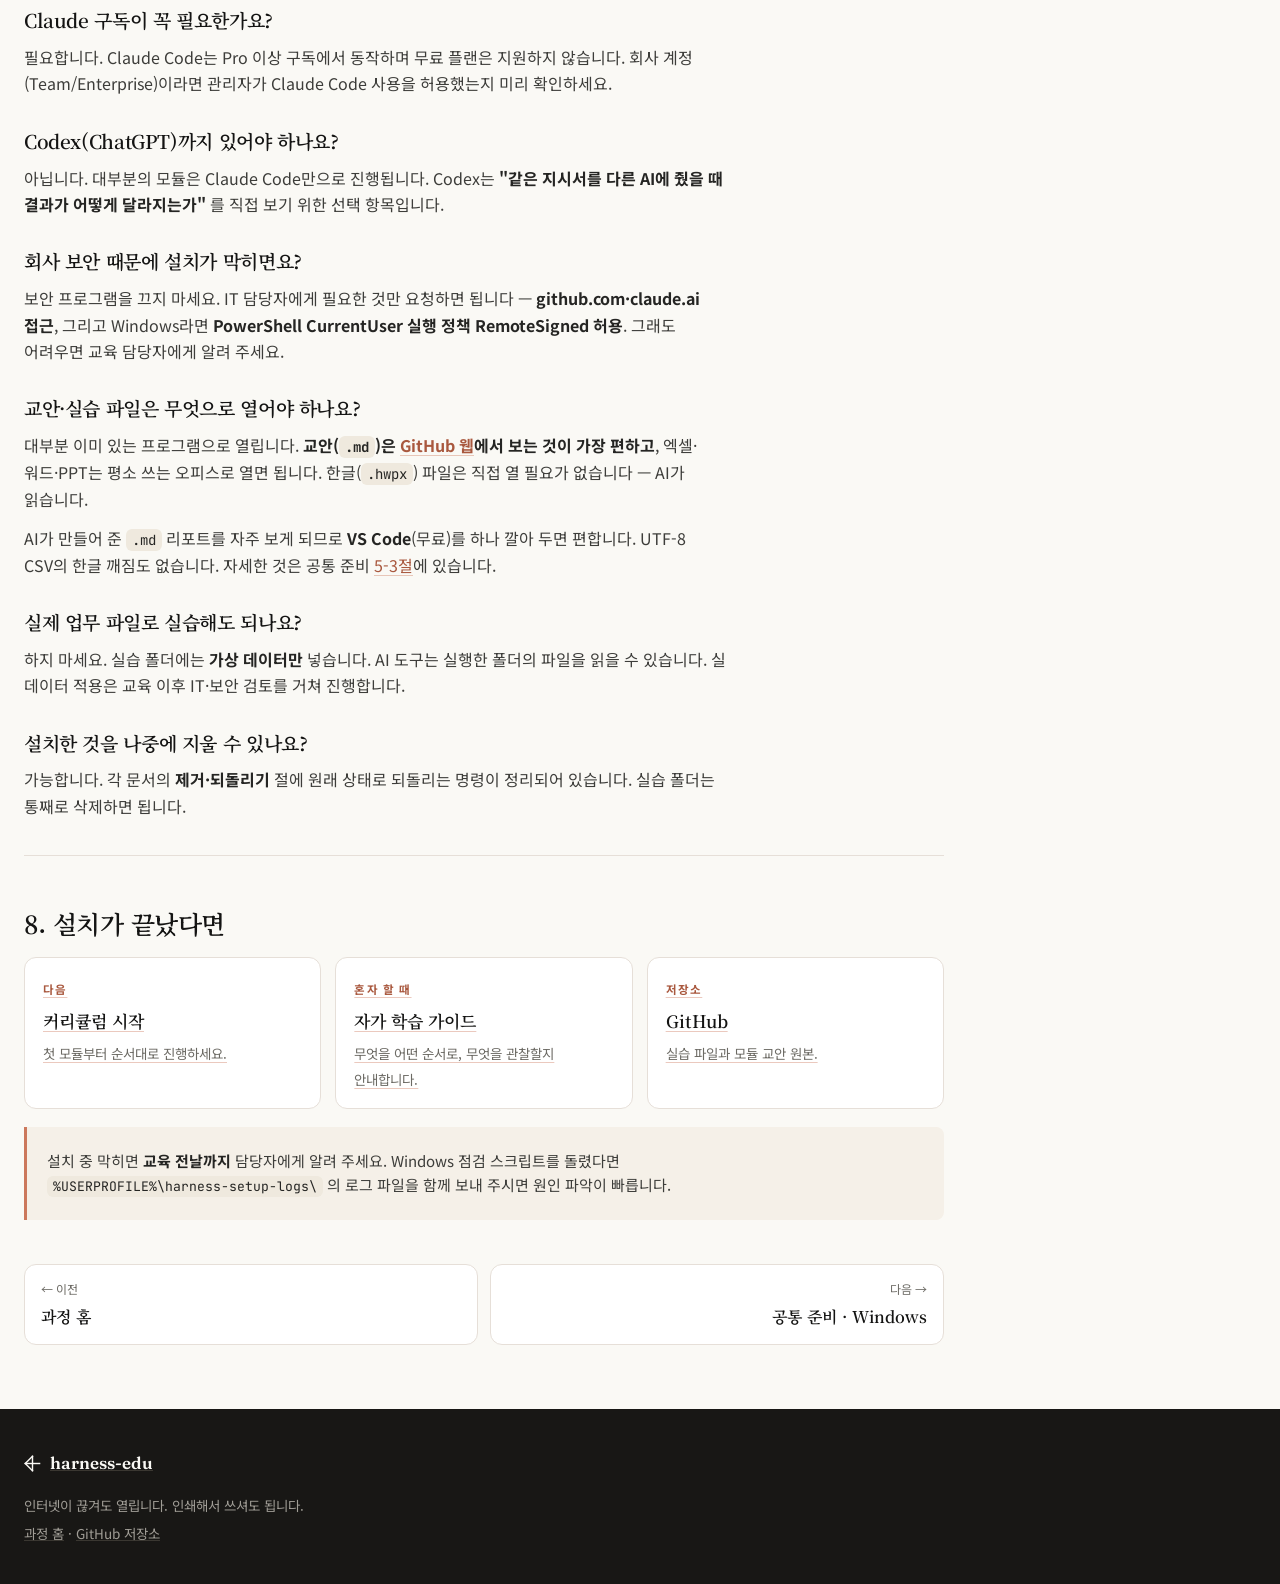
==== commit b0668baa: "Python 설치를 공통 준비로 이동, MCP 문서와 분리 - setup-windows.html 3-9 / setup-mac.html 3-9 신설 (설치 + PATH 갱신 안내) " ====
--- a/docs/install/index.html
+++ b/docs/install/index.html
@@ -69,16 +69,16 @@
 
 <h2 id="1-전체-설치-지도">1. 전체 설치 지도</h2>
 
-<p>문서는 세 개입니다. <strong>1번과 3번이 필수</strong>이고, 2번만 선택입니다. 1번은 <strong>교육 전날까지</strong>, 3번은 <strong>6차시 전까지</strong> 끝내면 됩니다.</p>
+<p>문서는 세 개입니다. <strong>1번과 3번이 필수</strong>이고, 2번만 선택입니다. <strong>Python 설치까지 1번(공통 준비)에 들어 있습니다</strong> — 3번은 도구를 연결하는 5분짜리 작업이라 6차시 직전에 해도 됩니다.</p>
 
 <ul class="flow">
   <li>
     <span class="num">1</span>
     <div class="body">
       <strong><a href="setup-windows.html">공통 준비</a> — 모든 실습의 출발점</strong>
-      <p>Git · Claude Code · 에이전트 팀 · Harness 플러그인 · 실습 저장소까지 한 번에 준비합니다.</p>
+      <p>Git · Claude Code · 에이전트 팀 · Harness 플러그인 · 실습 저장소 · <strong>Python</strong>까지 한 번에 준비합니다.</p>
       <p class="muted">끝나면: Claude Code에서 <code>하네스 구성해줘</code> 가 동작합니다.</p>
-      <div class="tags"><span class="tag req">필수</span><span class="tag">⏱ 25~35분</span><span class="tag"><a href="setup-windows.html">Windows</a></span><span class="tag"><a href="setup-mac.html">macOS</a></span></div>
+      <div class="tags"><span class="tag req">필수</span><span class="tag">⏱ 30~40분</span><span class="tag">🐍 Python 포함</span><span class="tag"><a href="setup-windows.html">Windows</a></span><span class="tag"><a href="setup-mac.html">macOS</a></span></div>
     </div>
   </li>
   <li>
@@ -95,14 +95,14 @@
     <div class="body">
       <strong><a href="mcp-server.html">MCP 서버 (Tool)</a> — 나만의 도구 붙이기</strong>
       <p>파이썬 40줄짜리 계산기를 Claude Code와 Codex 양쪽에 붙입니다. &quot;AI가 못 하는 정확한 계산은 코드에 맡긴다&quot; 를 손으로 확인합니다.</p>
-      <p class="muted"><strong>6차시 필수입니다.</strong> 6차시 실습 세 개 중 두 개가 Python으로 돌아갑니다. 당일에 설치하려다 막히는 일이 가장 많으니 <strong>미리</strong> 해두세요.</p>
-      <div class="tags"><span class="tag req">6차시 필수</span><span class="tag">⏱ 20~30분</span><span class="tag">🐍 Python 3.10+</span></div>
+      <p class="muted"><strong>6차시 필수입니다.</strong> 하는 일은 <strong>패키지 하나 설치 + 도구 연결</strong> 둘뿐 — Python 자체는 1번에서 이미 깔았으므로 5분이면 끝납니다.</p>
+      <div class="tags"><span class="tag req">6차시 필수</span><span class="tag">⏱ 5~10분</span><span class="tag">1번 완료 필요</span></div>
     </div>
   </li>
 </ul>
 
 <blockquote>
-  <p><strong>교육 전날까지</strong> 1번(공통 준비)을 끝내 두세요. 3번(Python·MCP)은 6차시 전까지면 되지만, <strong>같이 해두는 편이 훨씬 편합니다</strong> — 당일에 Python 설치부터 시작하면 실습 시간을 통째로 씁니다. 2번(Codex)만 선택입니다.</p>
+  <p><strong>교육 전날까지 1번(공통 준비)을 끝내 두세요.</strong> Python까지 여기 들어 있습니다 — 6차시 당일에 Python 설치부터 시작하면 실습 시간을 통째로 씁니다. 3번(MCP 연결)은 6차시 전까지, 2번(Codex)은 선택입니다.</p>
 </blockquote>
 
 <section class="callout callout-stop"><span class="callout-icon" aria-hidden="true">📌</span><div class="callout-body">
@@ -129,7 +129,7 @@
 <tr><td><strong>Anthropic Skills</strong></td><td>엑셀·워드·PPT 파일을 직접 읽고 만드는 능력</td><td>공통 준비</td></tr>
 <tr><td><strong>실습 저장소</strong></td><td>생산 보고서 엑셀, 샘플 데이터, 과제 문서</td><td>공통 준비</td></tr>
 <tr><td>Codex CLI</td><td>두 번째 AI — 비교 실습·도구 이식성 확인</td><td>선택 (2번)</td></tr>
-<tr><td><strong>Python 3.10+</strong></td><td>MCP 서버(계산 도구) 실행 — <strong>6차시 필수</strong></td><td>3번</td></tr>
+<tr><td><strong>Python 3.10+</strong></td><td>6차시 계산 도구(MCP)를 돌리는 데 필요</td><td>공통 준비 <a href="setup-windows.html#3-9-python-설치">3-9절</a></td></tr>
 </tbody></table></div>
 
 <div class="table-wrap"><table>
@@ -178,12 +178,12 @@
 <li><code>claude</code> 실행 후 한국어로 대화 성공</li>
 <li><code>/plugin</code> → Installed 탭에서 <strong>harness</strong>, <strong>document-skills</strong> 가 <strong>User 범위</strong>에 표시</li>
 <li>입력창에 <code>하네스 구성해줘</code> → 되묻는 질문이 옴 (답하지 말고 <kbd>ESC</kbd> → <code>/exit</code>)</li>
+<li><code>python --version</code>(Mac은 <code>python3 --version</code>) 이 <strong>3.10 이상</strong>을 출력</li>
 </ul>
 
-<p><strong>6차시 전까지 추가로</strong> — <a href="mcp-server.html">MCP 서버 설치가이드</a>를 마치면 아래가 됩니다.</p>
+<p><strong>6차시 전까지 추가로</strong> — <a href="mcp-server.html">MCP 서버 설치가이드</a>(5분)를 마치면 아래가 됩니다.</p>
 
 <ul class="checklist">
-<li><code>python --version</code>(Mac은 <code>python3 --version</code>) 이 <strong>3.10 이상</strong>을 출력</li>
 <li><code>claude</code> 실행 후 <code>/mcp</code> → <code>production-metrics</code> 가 <strong>connected</strong></li>
 </ul>
 
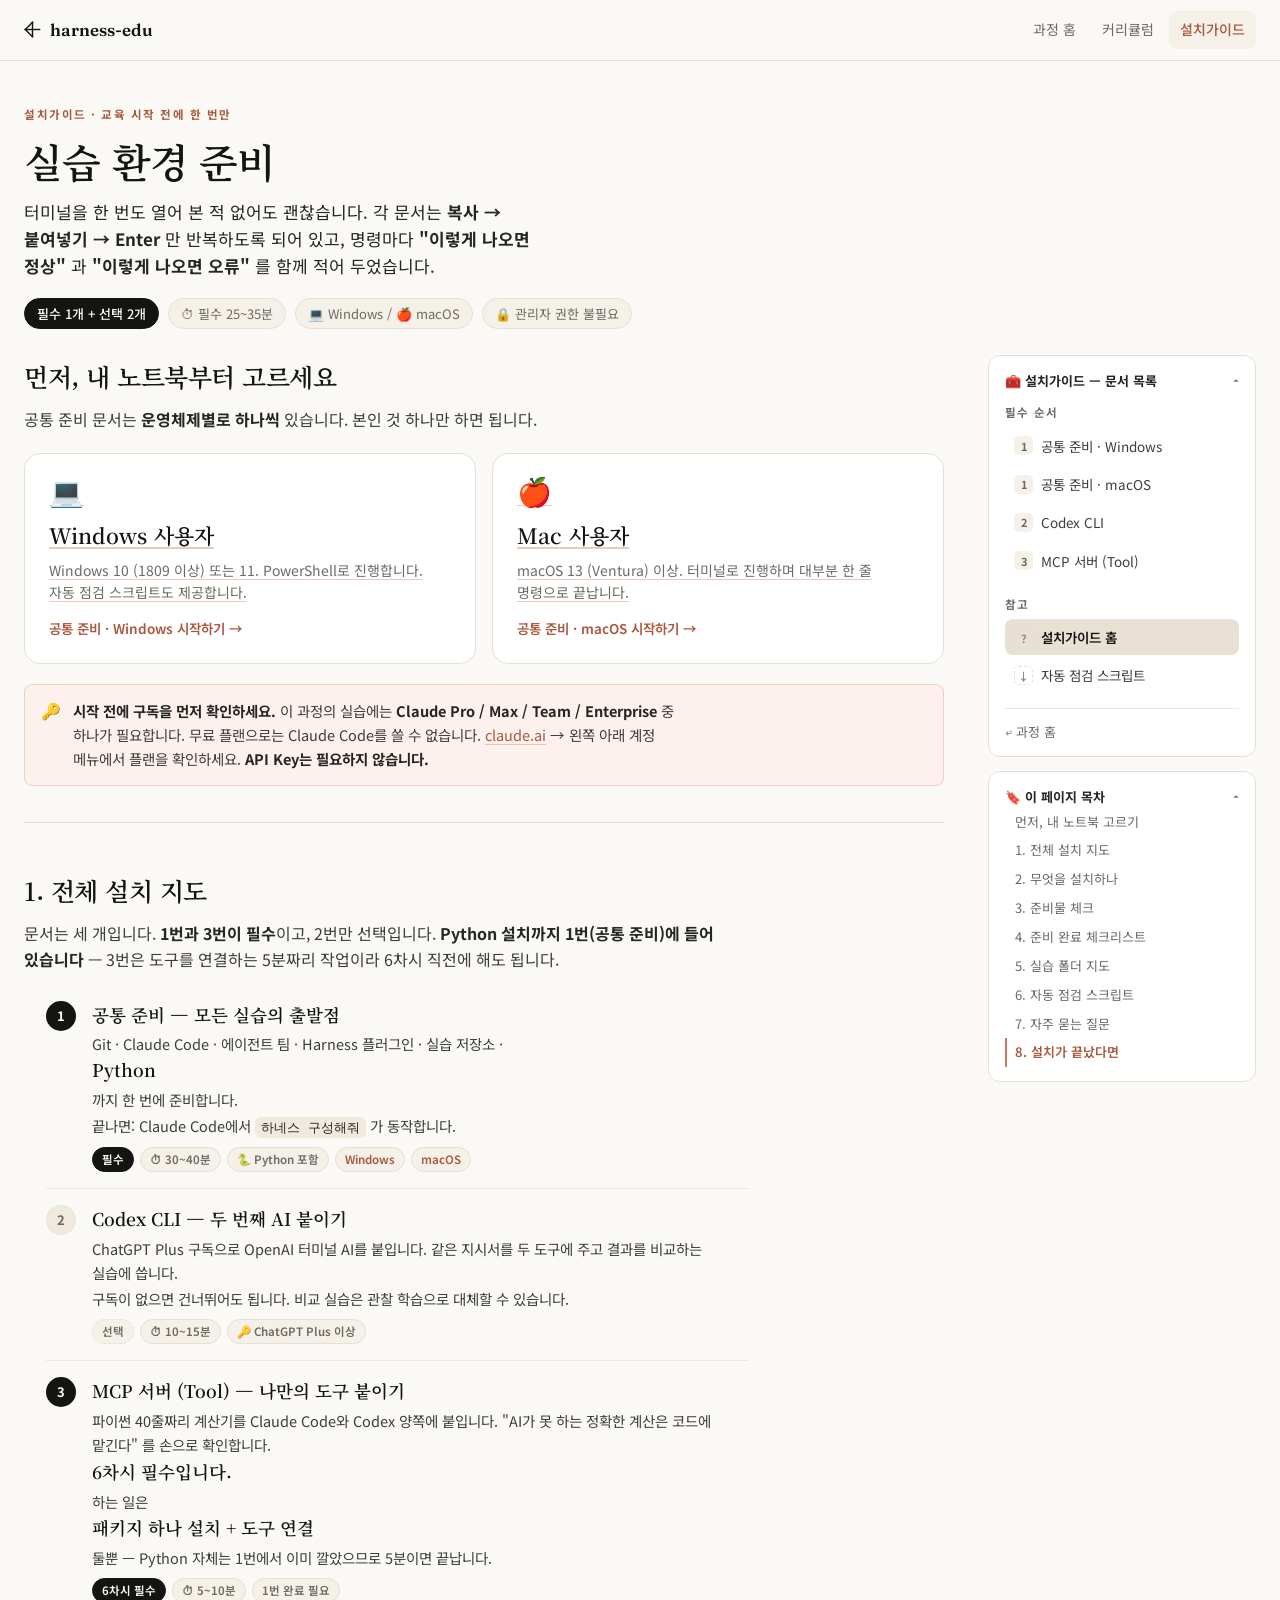
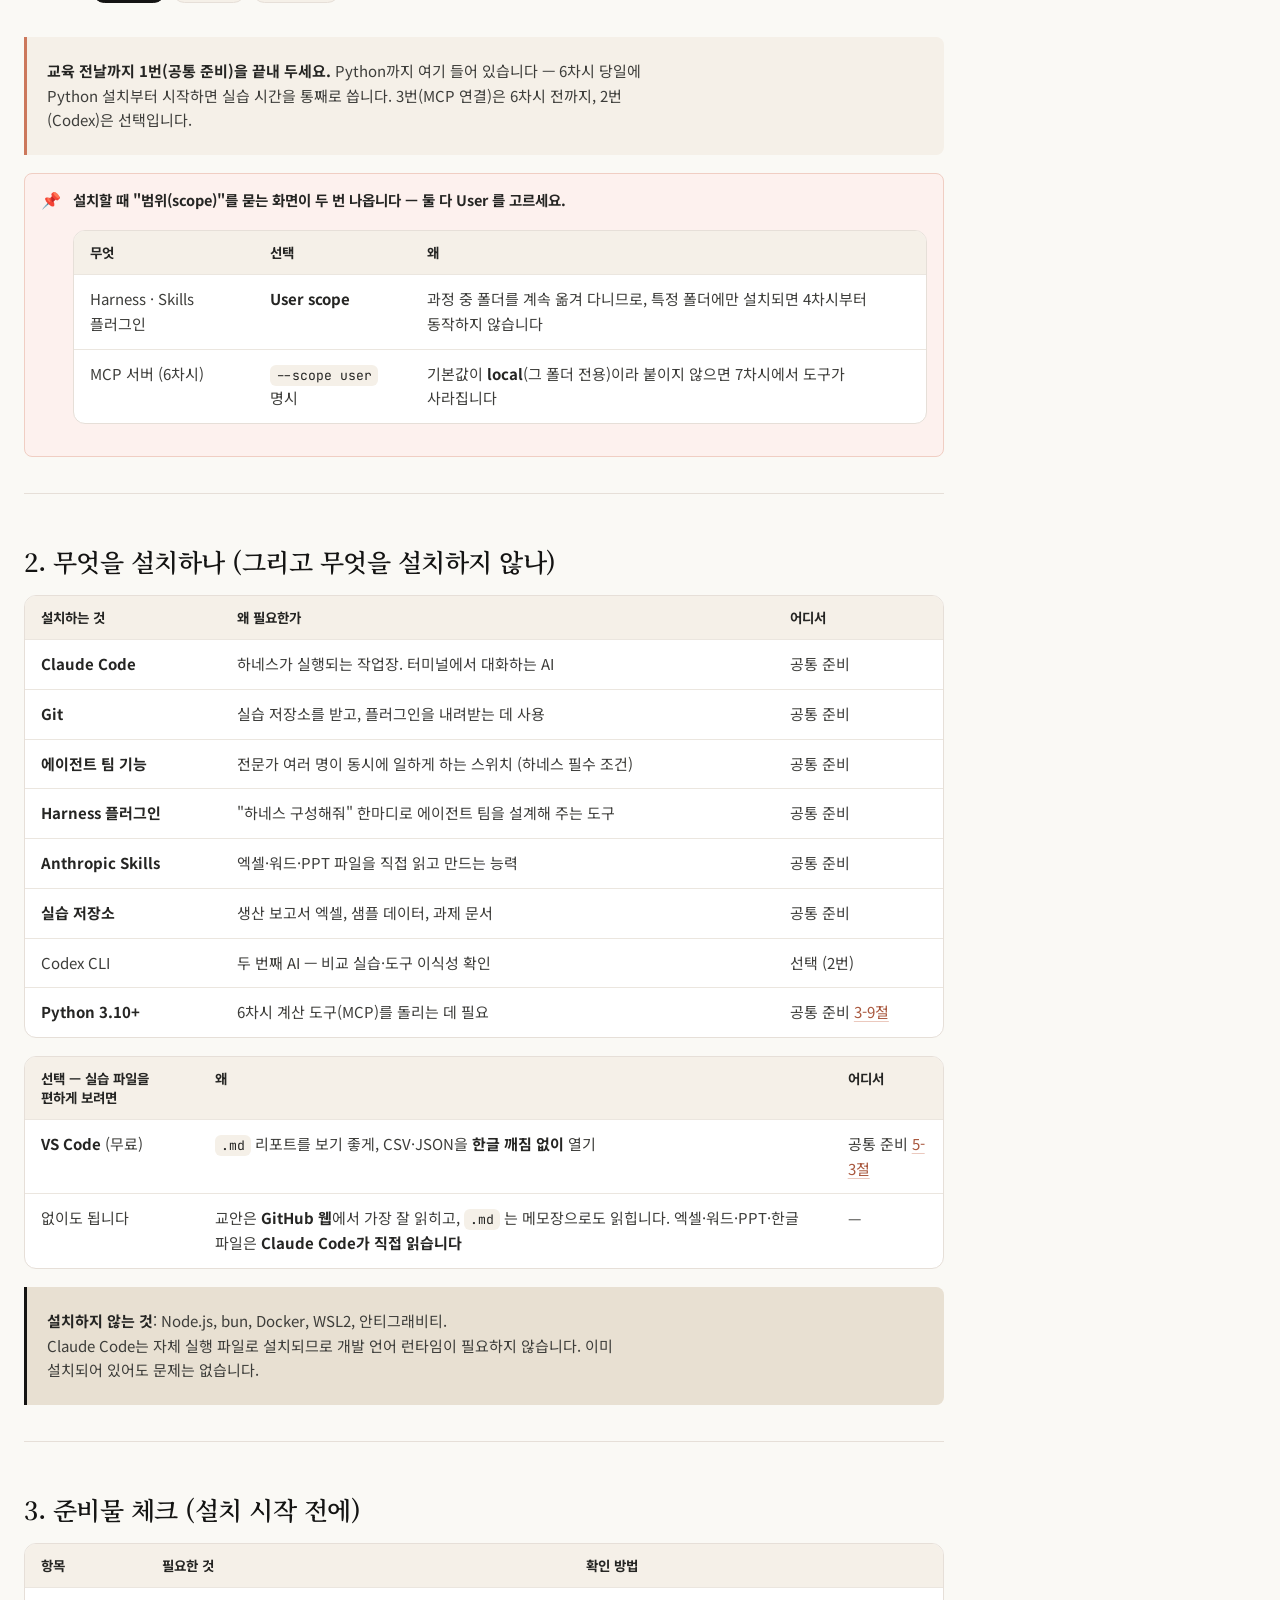
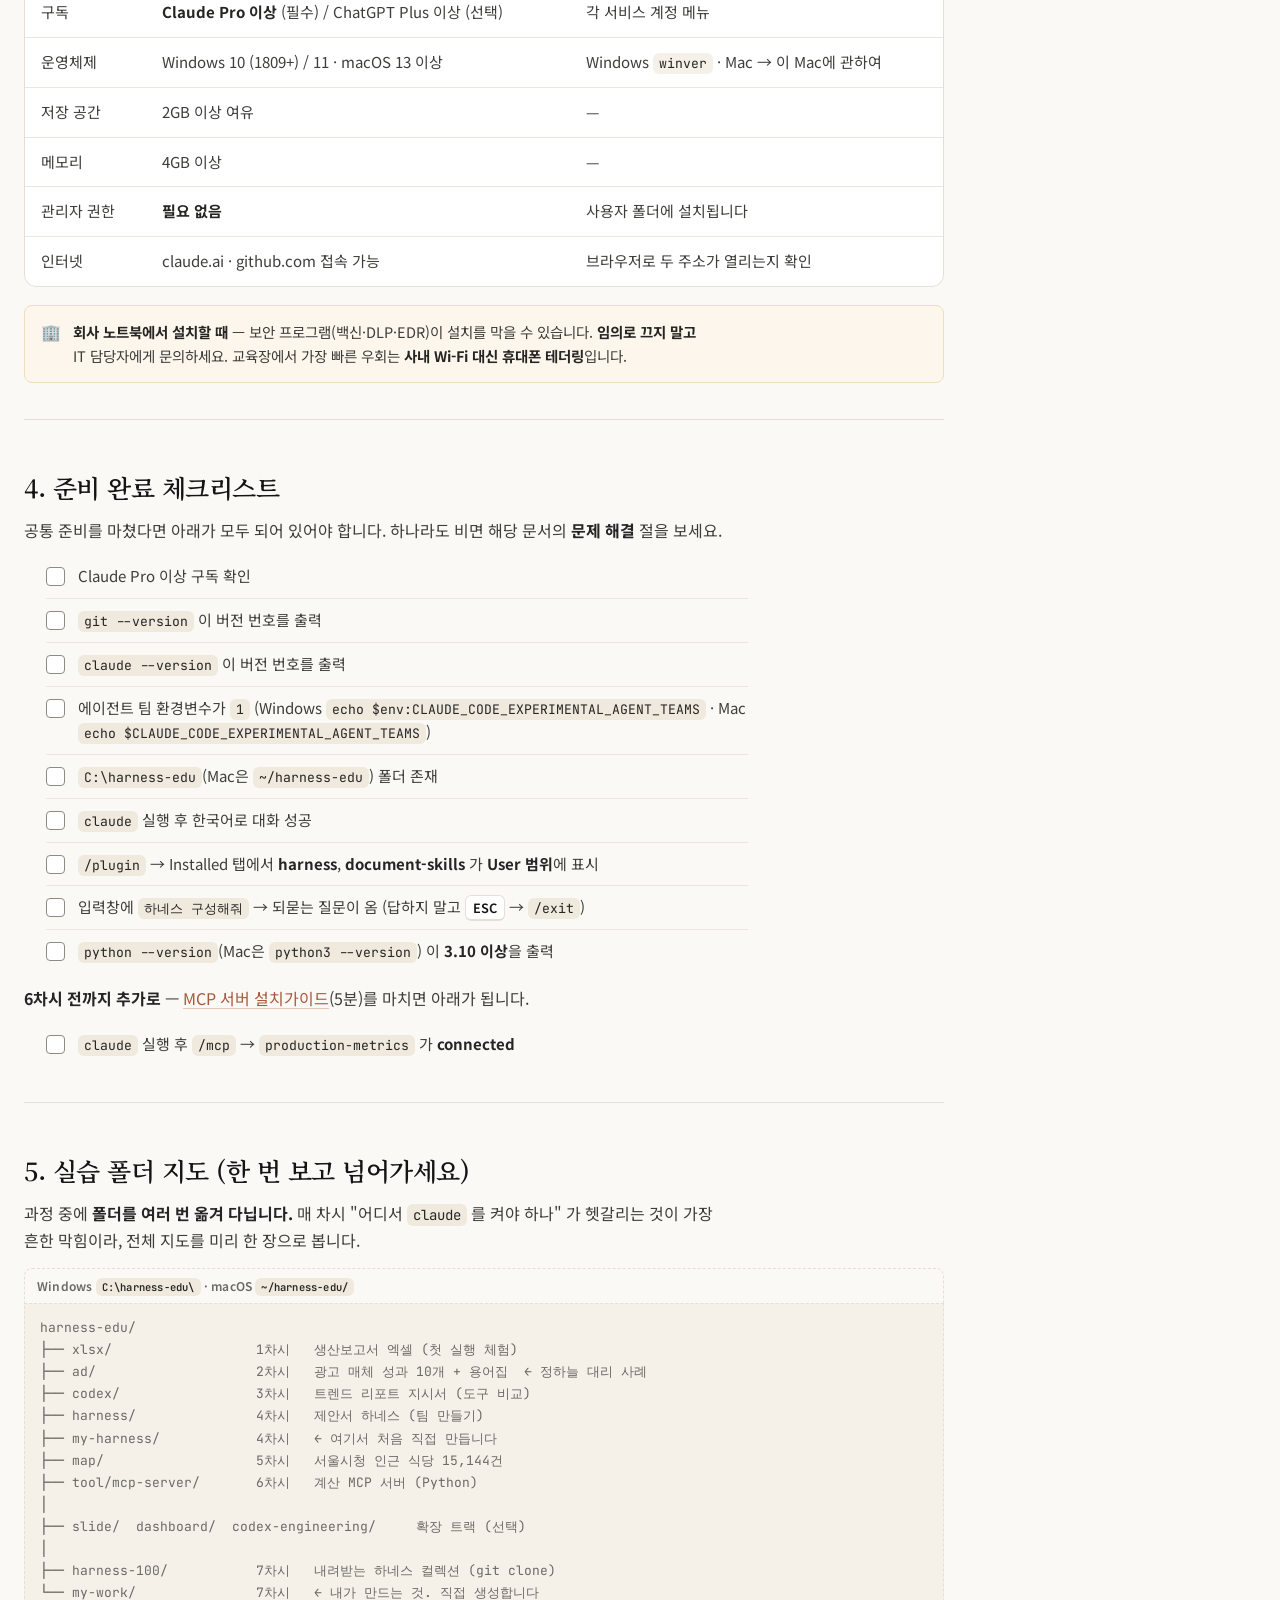
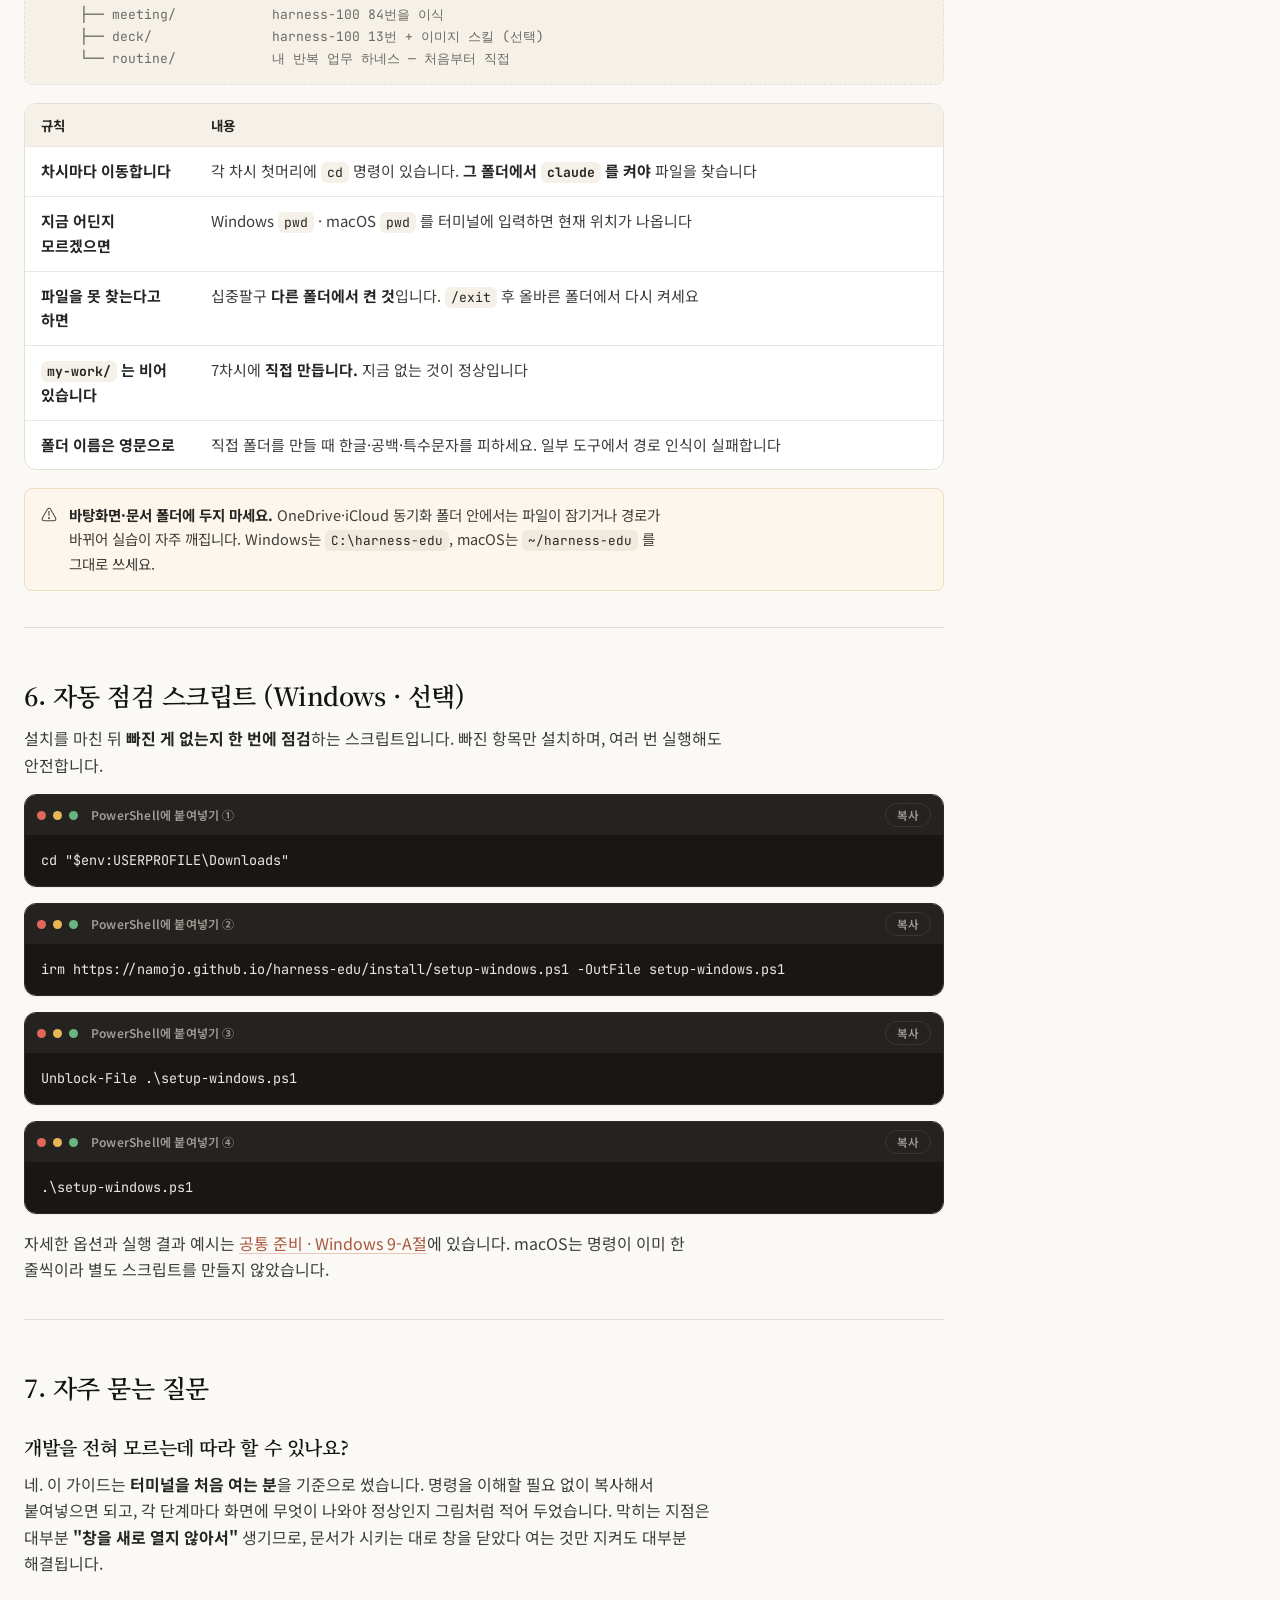
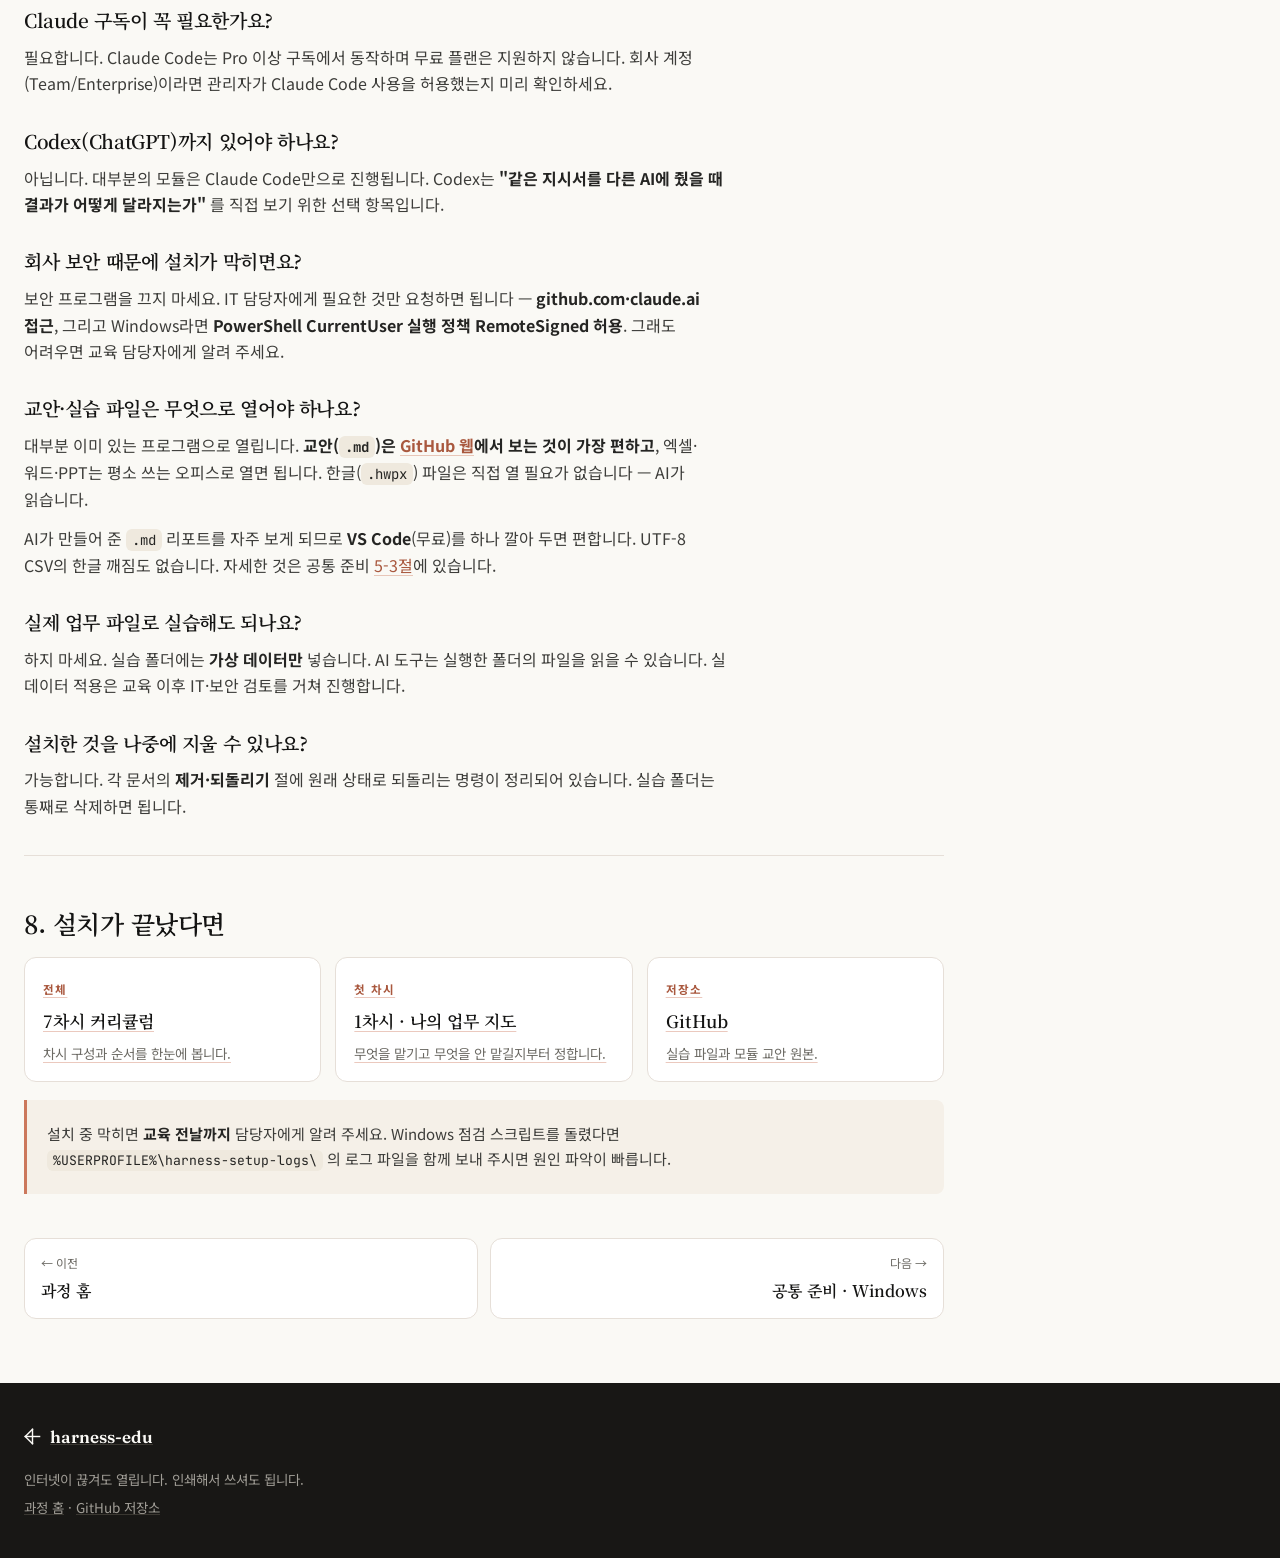
==== commit 1f8702b5: "불필요한 파일 정리 삭제 - 자가학습_가이드.md — 7차시 커리큘럼과 학습 경로가 중복. 8/20 작성분이라   개편 내용이 반영돼 있지 않아 두 문서가 서로 다른 순서를 안내하" ====
--- a/docs/install/index.html
+++ b/docs/install/index.html
@@ -266,8 +266,8 @@
 <h2 id="8-설치가-끝났다면">8. 설치가 끝났다면</h2>
 
 <div class="next-grid">
-  <a class="next-card" href="../index.html#curriculum"><span class="k">다음</span><strong>커리큘럼 시작</strong><span>첫 모듈부터 순서대로 진행하세요.</span></a>
-  <a class="next-card" href="https://github.com/namojo/harness-edu/blob/main/%EC%9E%90%EA%B0%80%ED%95%99%EC%8A%B5_%EA%B0%80%EC%9D%B4%EB%93%9C.md" target="_blank" rel="noopener"><span class="k">혼자 할 때</span><strong>자가 학습 가이드</strong><span>무엇을 어떤 순서로, 무엇을 관찰할지 안내합니다.</span></a>
+  <a class="next-card" href="../index.html#curriculum"><span class="k">전체</span><strong>7차시 커리큘럼</strong><span>차시 구성과 순서를 한눈에 봅니다.</span></a>
+  <a class="next-card" href="../chapters/ch1.html"><span class="k">첫 차시</span><strong>1차시 · 나의 업무 지도</strong><span>무엇을 맡기고 무엇을 안 맡길지부터 정합니다.</span></a>
   <a class="next-card" href="https://github.com/namojo/harness-edu" target="_blank" rel="noopener"><span class="k">저장소</span><strong>GitHub</strong><span>실습 파일과 모듈 교안 원본.</span></a>
 </div>
 
